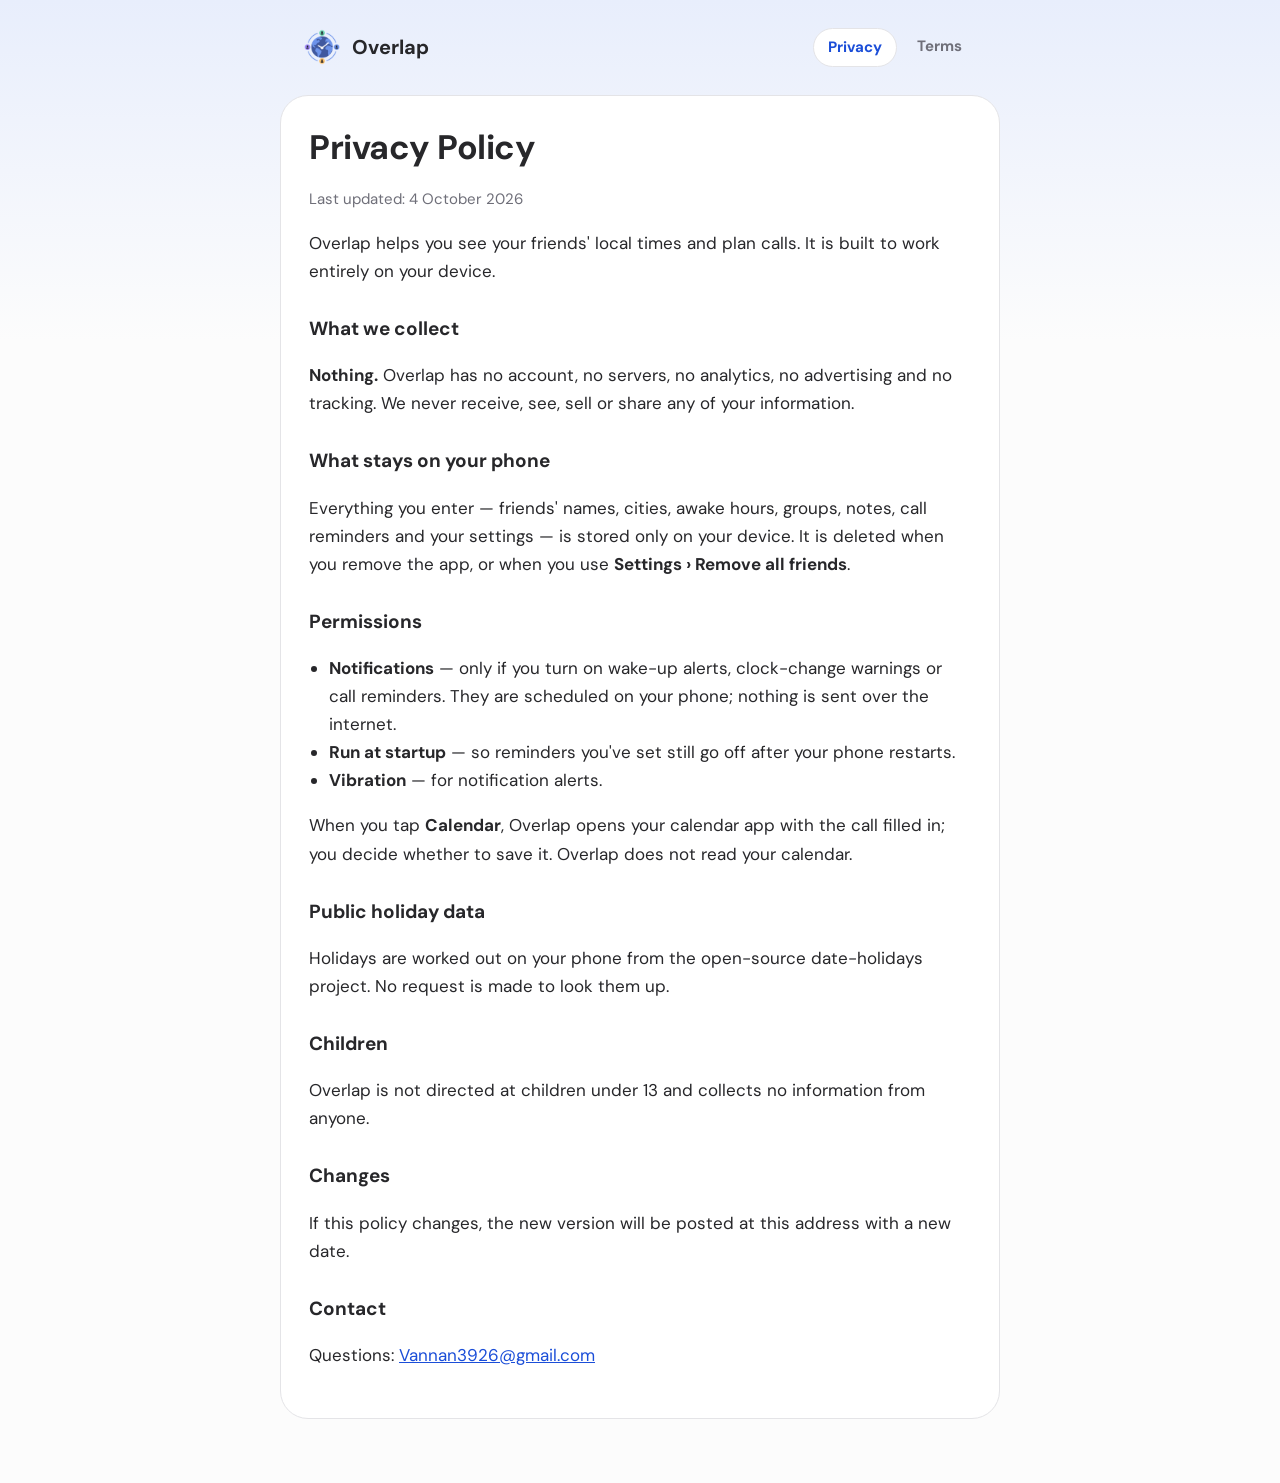
==== privacy/index.html @ 68402e6d "Publish privacy policy and terms of use Co-Authored-By: Claude Opus 5.5 (1M context) <noreply@anthro" ====
<!doctype html><html lang="en"><head><meta charset="utf-8"><meta name="viewport" content="width=device-width,initial-scale=1">
<title>Privacy Policy · Overlap</title><link rel="icon" href="../icon.png"><style>
@font-face { font-family:'DM Sans'; font-weight:400; font-display:swap; src:url(../fonts/DMSans-Regular.ttf); }
@font-face { font-family:'DM Sans'; font-weight:700; font-display:swap; src:url(../fonts/DMSans-Bold.ttf); }
:root { --bg:#fcfcfc; --card:#ffffff; --border:#e4e4e7; --fg:#27272a; --muted:#6f6f79; --accent:#1b4ed8; --soft:#e8eefc; }
@media (prefers-color-scheme: dark) { :root { --bg:#0a0a0a; --card:#111111; --border:#222222; --fg:#f5f5f5; --muted:#8a8a8a; --accent:#6b93f6; --soft:#0f1a33; } }
* { box-sizing: border-box; }
html { background:var(--bg); }
body { margin:0; min-height:100vh; background:linear-gradient(180deg, var(--soft), var(--bg) 340px) no-repeat; color:var(--fg); font:17px/1.65 'DM Sans', system-ui, sans-serif; }
header { max-width:720px; margin:0 auto; padding:28px 24px 0; display:flex; align-items:center; gap:12px; }
header img { width:36px; height:36px; } header a { color:var(--fg); text-decoration:none; font-weight:700; font-size:20px; }
nav { margin-left:auto; display:flex; gap:6px; } nav a { font-size:15px; font-weight:700; padding:6px 14px; border-radius:999px; color:var(--muted); }
nav a.on { background:var(--card); color:var(--accent); border:1px solid var(--border); }
main { max-width:720px; margin:28px auto 64px; padding:32px 28px; background:var(--card); border:1px solid var(--border); border-radius:28px; }
h1 { font-size:34px; line-height:1.15; margin:0 0 4px; letter-spacing:-0.5px; } h2 { font-size:19px; margin:28px 0 6px; }
p, li { color:var(--fg); } em { color:var(--muted); font-style:normal; font-size:15px; }
a { color:var(--accent); } ul { padding-left:20px; }
.cards { display:grid; gap:12px; margin-top:20px; } .cards a { display:block; padding:18px 20px; border:1px solid var(--border); border-radius:20px; text-decoration:none; color:var(--fg); font-weight:700; }
.cards span { display:block; font-weight:400; color:var(--muted); font-size:15px; }
</style></head><body>
<header><img src="../icon.png" alt=""><a href="../">Overlap</a><nav><a class="on" href="../privacy/">Privacy</a><a class="" href="../terms/">Terms</a></nav></header><main><h1>Privacy Policy</h1>
<p><em>Last updated: 4 October 2026</em></p>
<p>Overlap helps you see your friends&#x27; local times and plan calls. It is built to work entirely on your device.</p>
<h2>What we collect</h2>
<p><strong>Nothing.</strong> Overlap has no account, no servers, no analytics, no advertising and no tracking. We never receive, see, sell or share any of your information.</p>
<h2>What stays on your phone</h2>
<p>Everything you enter — friends&#x27; names, cities, awake hours, groups, notes, call reminders and your settings — is stored only on your device. It is deleted when you remove the app, or when you use <strong>Settings › Remove all friends</strong>.</p>
<h2>Permissions</h2>
<ul>
<li><strong>Notifications</strong> — only if you turn on wake-up alerts, clock-change warnings or call reminders. They are scheduled on your phone; nothing is sent over the internet.</li>
<li><strong>Run at startup</strong> — so reminders you&#x27;ve set still go off after your phone restarts.</li>
<li><strong>Vibration</strong> — for notification alerts.</li>
</ul>
<p>When you tap <strong>Calendar</strong>, Overlap opens your calendar app with the call filled in; you decide whether to save it. Overlap does not read your calendar.</p>
<h2>Public holiday data</h2>
<p>Holidays are worked out on your phone from the open-source date-holidays project. No request is made to look them up.</p>
<h2>Children</h2>
<p>Overlap is not directed at children under 13 and collects no information from anyone.</p>
<h2>Changes</h2>
<p>If this policy changes, the new version will be posted at this address with a new date.</p>
<h2>Contact</h2>
<p>Questions: <a href="mailto:Vannan3926@gmail.com">Vannan3926@gmail.com</a></p></main></body></html>
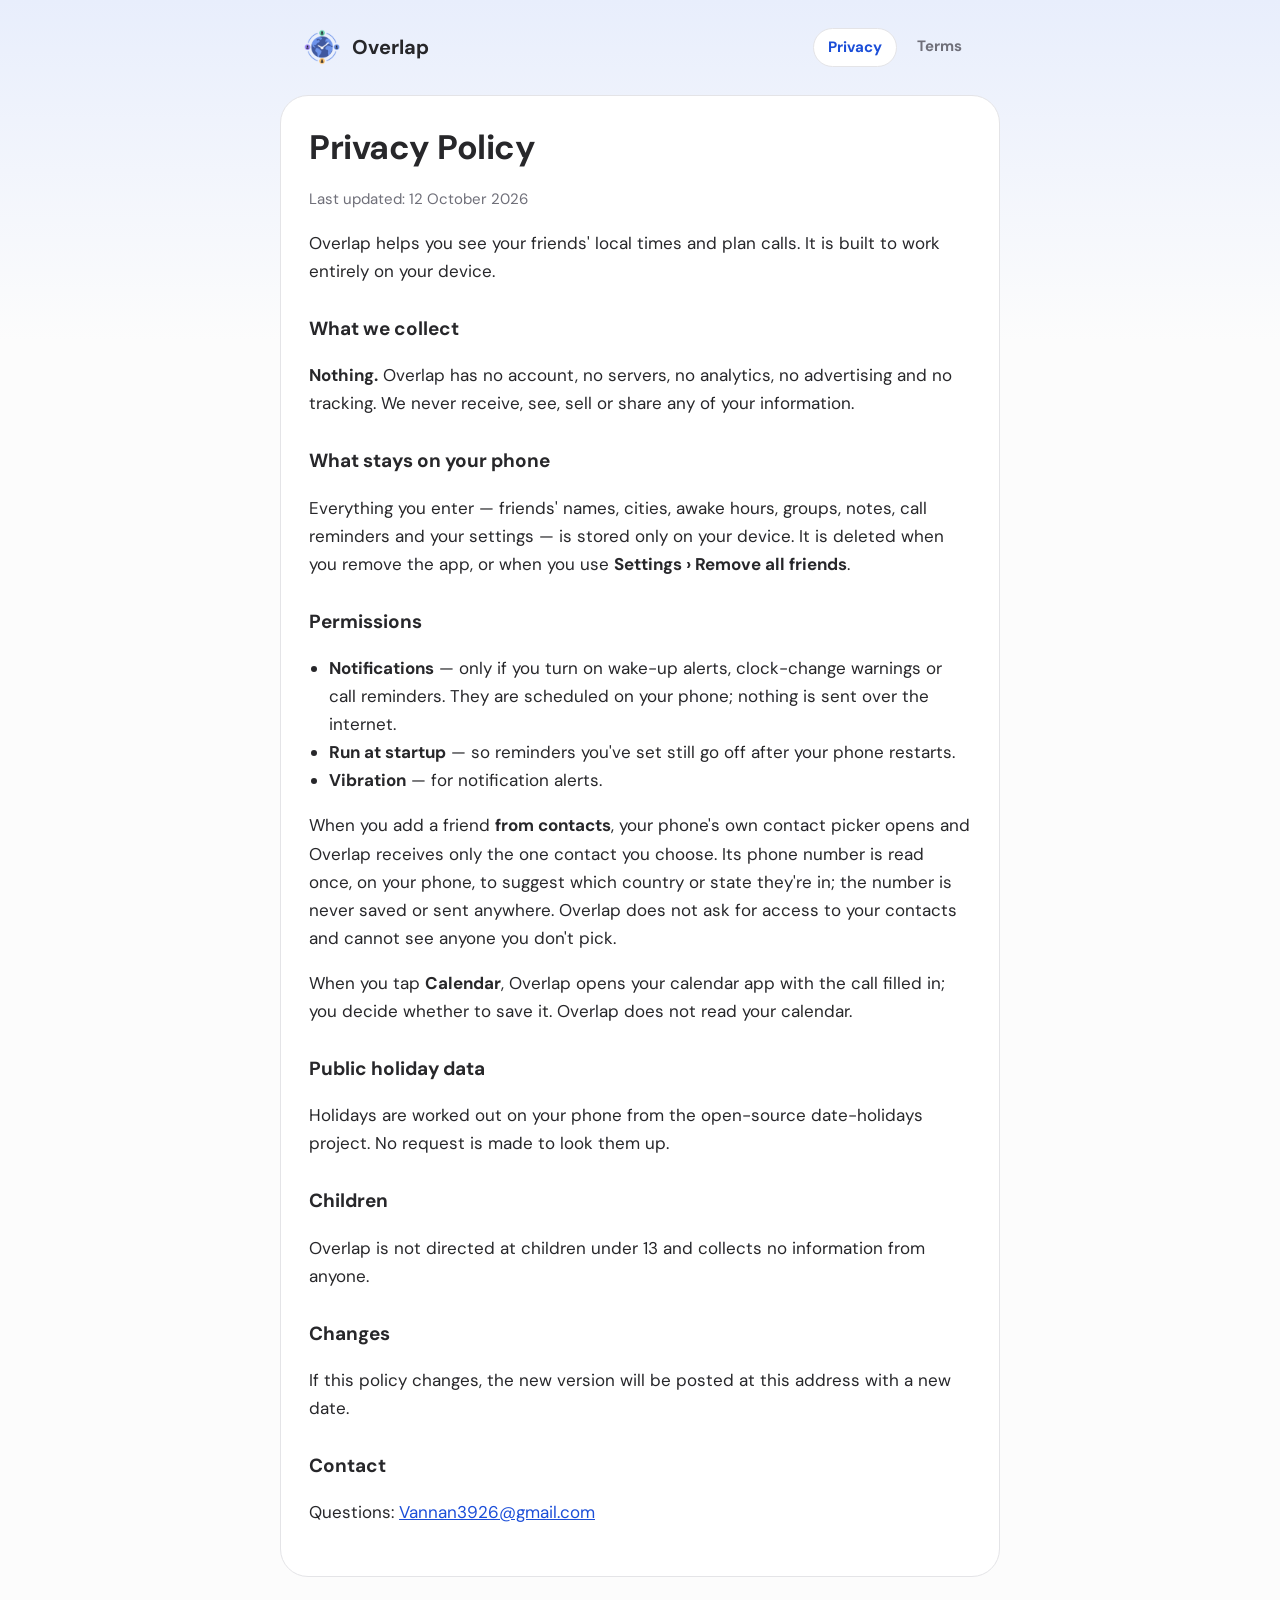
==== commit 3b578474: "Privacy policy: adding friends from contacts Co-Authored-By: Claude Opus 5.5 <noreply@anthropic.com>" ====
--- a/privacy/index.html
+++ b/privacy/index.html
@@ -19,7 +19,7 @@
 .cards span { display:block; font-weight:400; color:var(--muted); font-size:15px; }
 </style></head><body>
 <header><img src="../icon.png" alt=""><a href="../">Overlap</a><nav><a class="on" href="../privacy/">Privacy</a><a class="" href="../terms/">Terms</a></nav></header><main><h1>Privacy Policy</h1>
-<p><em>Last updated: 4 October 2026</em></p>
+<p><em>Last updated: 12 October 2026</em></p>
 <p>Overlap helps you see your friends&#x27; local times and plan calls. It is built to work entirely on your device.</p>
 <h2>What we collect</h2>
 <p><strong>Nothing.</strong> Overlap has no account, no servers, no analytics, no advertising and no tracking. We never receive, see, sell or share any of your information.</p>
@@ -31,6 +31,7 @@
 <li><strong>Run at startup</strong> — so reminders you&#x27;ve set still go off after your phone restarts.</li>
 <li><strong>Vibration</strong> — for notification alerts.</li>
 </ul>
+<p>When you add a friend <strong>from contacts</strong>, your phone&#x27;s own contact picker opens and Overlap receives only the one contact you choose. Its phone number is read once, on your phone, to suggest which country or state they&#x27;re in; the number is never saved or sent anywhere. Overlap does not ask for access to your contacts and cannot see anyone you don&#x27;t pick.</p>
 <p>When you tap <strong>Calendar</strong>, Overlap opens your calendar app with the call filled in; you decide whether to save it. Overlap does not read your calendar.</p>
 <h2>Public holiday data</h2>
 <p>Holidays are worked out on your phone from the open-source date-holidays project. No request is made to look them up.</p>
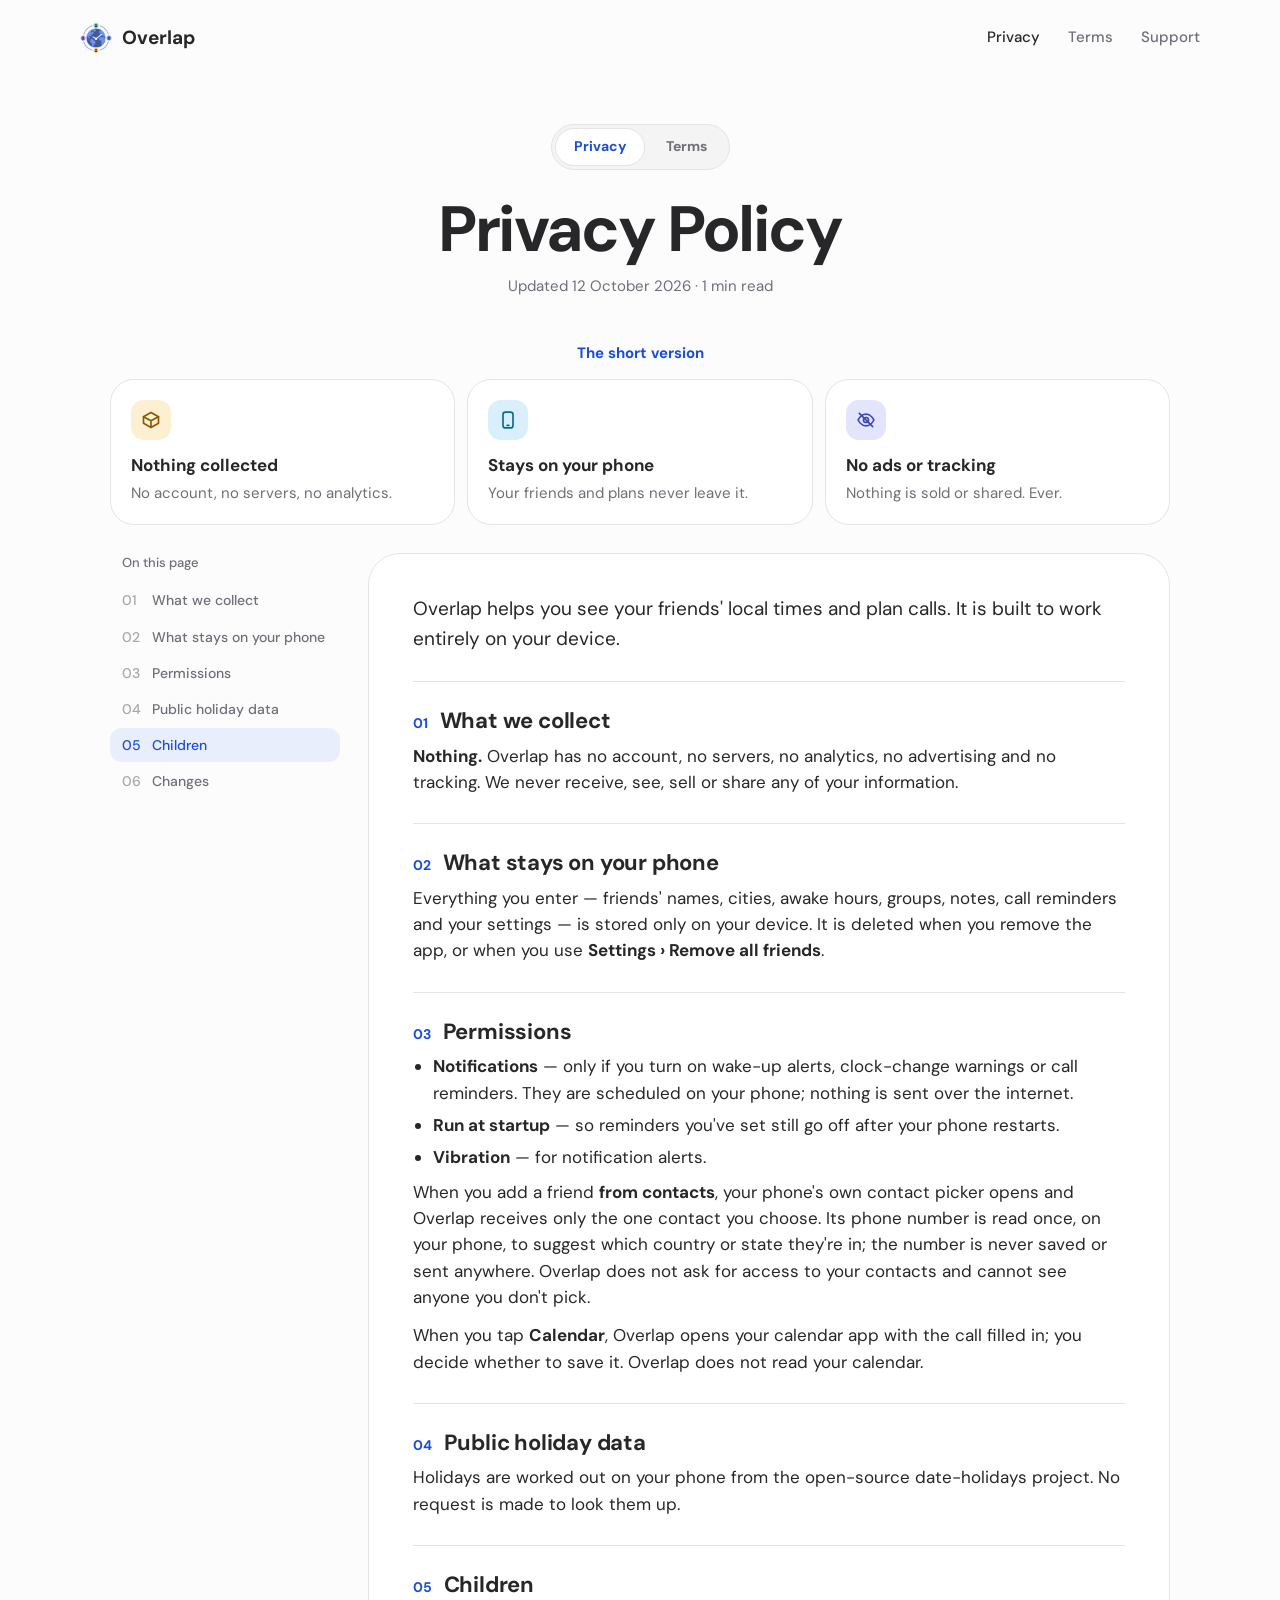
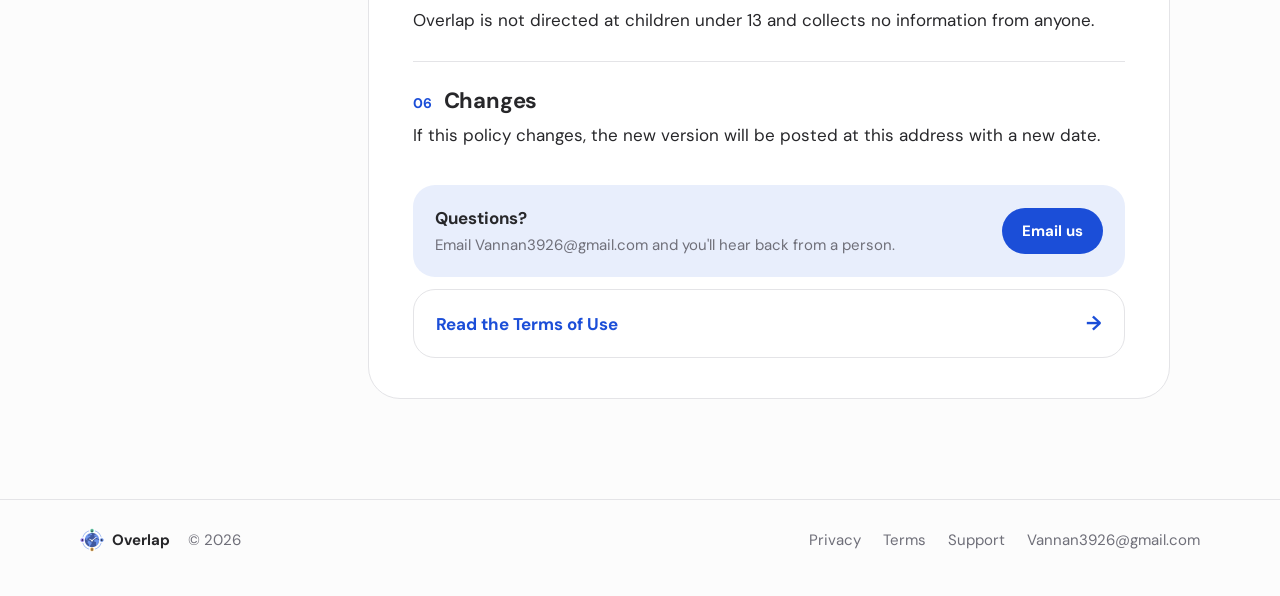
==== commit a754260f: "New website: landing page, redesigned privacy and terms, support page Co-Authored-By: Claude Opus 5." ====
--- a/privacy/index.html
+++ b/privacy/index.html
@@ -1,43 +1,23 @@
 <!doctype html><html lang="en"><head><meta charset="utf-8"><meta name="viewport" content="width=device-width,initial-scale=1">
-<title>Privacy Policy · Overlap</title><link rel="icon" href="../icon.png"><style>
-@font-face { font-family:'DM Sans'; font-weight:400; font-display:swap; src:url(../fonts/DMSans-Regular.ttf); }
-@font-face { font-family:'DM Sans'; font-weight:700; font-display:swap; src:url(../fonts/DMSans-Bold.ttf); }
-:root { --bg:#fcfcfc; --card:#ffffff; --border:#e4e4e7; --fg:#27272a; --muted:#6f6f79; --accent:#1b4ed8; --soft:#e8eefc; }
-@media (prefers-color-scheme: dark) { :root { --bg:#0a0a0a; --card:#111111; --border:#222222; --fg:#f5f5f5; --muted:#8a8a8a; --accent:#6b93f6; --soft:#0f1a33; } }
-* { box-sizing: border-box; }
-html { background:var(--bg); }
-body { margin:0; min-height:100vh; background:linear-gradient(180deg, var(--soft), var(--bg) 340px) no-repeat; color:var(--fg); font:17px/1.65 'DM Sans', system-ui, sans-serif; }
-header { max-width:720px; margin:0 auto; padding:28px 24px 0; display:flex; align-items:center; gap:12px; }
-header img { width:36px; height:36px; } header a { color:var(--fg); text-decoration:none; font-weight:700; font-size:20px; }
-nav { margin-left:auto; display:flex; gap:6px; } nav a { font-size:15px; font-weight:700; padding:6px 14px; border-radius:999px; color:var(--muted); }
-nav a.on { background:var(--card); color:var(--accent); border:1px solid var(--border); }
-main { max-width:720px; margin:28px auto 64px; padding:32px 28px; background:var(--card); border:1px solid var(--border); border-radius:28px; }
-h1 { font-size:34px; line-height:1.15; margin:0 0 4px; letter-spacing:-0.5px; } h2 { font-size:19px; margin:28px 0 6px; }
-p, li { color:var(--fg); } em { color:var(--muted); font-style:normal; font-size:15px; }
-a { color:var(--accent); } ul { padding-left:20px; }
-.cards { display:grid; gap:12px; margin-top:20px; } .cards a { display:block; padding:18px 20px; border:1px solid var(--border); border-radius:20px; text-decoration:none; color:var(--fg); font-weight:700; }
-.cards span { display:block; font-weight:400; color:var(--muted); font-size:15px; }
-</style></head><body>
-<header><img src="../icon.png" alt=""><a href="../">Overlap</a><nav><a class="on" href="../privacy/">Privacy</a><a class="" href="../terms/">Terms</a></nav></header><main><h1>Privacy Policy</h1>
-<p><em>Last updated: 12 October 2026</em></p>
-<p>Overlap helps you see your friends&#x27; local times and plan calls. It is built to work entirely on your device.</p>
-<h2>What we collect</h2>
-<p><strong>Nothing.</strong> Overlap has no account, no servers, no analytics, no advertising and no tracking. We never receive, see, sell or share any of your information.</p>
-<h2>What stays on your phone</h2>
-<p>Everything you enter — friends&#x27; names, cities, awake hours, groups, notes, call reminders and your settings — is stored only on your device. It is deleted when you remove the app, or when you use <strong>Settings › Remove all friends</strong>.</p>
-<h2>Permissions</h2>
-<ul>
+<title>Privacy Policy · Overlap</title><link rel="icon" href="../icon.png"><link rel="stylesheet" href="../site.css"></head><body>
+<div class="wrap"><nav class="nav"><a class="brand" href="../"><img src="../icon.png" alt="">Overlap</a><div class="links"><a class="on" href="../privacy/">Privacy</a><a class="" href="../terms/">Terms</a><a class="" href="../support/">Support</a></div></nav><main class="doc legal"><header class="legal-head"><div class="switch"><a class="on" href="../privacy/">Privacy</a><a class="" href="../terms/">Terms</a></div><h1>Privacy Policy</h1>
+<p class="meta">Updated 12 October 2026 · 1 min read</p></header>
+<div class="short"><span class="kicker">The short version</span><div class="tiles"><div class="tile"><span class="icon" style="background:var(--morning-soft);color:var(--morning-deep)"><svg viewBox="0 0 24 24" fill="none" stroke="currentColor" stroke-width="2" stroke-linecap="round" stroke-linejoin="round"><path d="M21 8 12 3 3 8v8l9 5 9-5z"/><path d="M3 8l9 5 9-5M12 13v8"/></svg></span><strong>Nothing collected</strong><span>No account, no servers, no analytics.</span></div><div class="tile"><span class="icon" style="background:var(--afternoon-soft);color:var(--afternoon-deep)"><svg viewBox="0 0 24 24" fill="none" stroke="currentColor" stroke-width="2" stroke-linecap="round" stroke-linejoin="round"><rect x="6" y="2.5" width="12" height="19" rx="3"/><path d="M11 18.5h2"/></svg></span><strong>Stays on your phone</strong><span>Your friends and plans never leave it.</span></div><div class="tile"><span class="icon" style="background:var(--night-soft);color:var(--night-deep)"><svg viewBox="0 0 24 24" fill="none" stroke="currentColor" stroke-width="2" stroke-linecap="round" stroke-linejoin="round"><path d="M2.5 12S6 5 12 5s9.5 7 9.5 7-3.5 7-9.5 7-9.5-7-9.5-7z"/><circle cx="12" cy="12" r="3"/><path d="M4 4l16 16"/></svg></span><strong>No ads or tracking</strong><span>Nothing is sold or shared. Ever.</span></div></div></div>
+<div class="legal-body"><nav class="toc" aria-label="On this page"><strong>On this page</strong><a href="#what-we-collect"><span>01</span>What we collect</a><a href="#what-stays-on-your-phone"><span>02</span>What stays on your phone</a><a href="#permissions"><span>03</span>Permissions</a><a href="#public-holiday-data"><span>04</span>Public holiday data</a><a href="#children"><span>05</span>Children</a><a href="#changes"><span>06</span>Changes</a></nav>
+<article class="card"><p>Overlap helps you see your friends' local times and plan calls. It is built to work entirely on your device.</p><section id="what-we-collect"><h2><span>01</span>What we collect</h2><p><strong>Nothing.</strong> Overlap has no account, no servers, no analytics, no advertising and no tracking. We never receive, see, sell or share any of your information.</p></section><section id="what-stays-on-your-phone"><h2><span>02</span>What stays on your phone</h2><p>Everything you enter — friends' names, cities, awake hours, groups, notes, call reminders and your settings — is stored only on your device. It is deleted when you remove the app, or when you use <strong>Settings › Remove all friends</strong>.</p></section><section id="permissions"><h2><span>03</span>Permissions</h2><ul>
 <li><strong>Notifications</strong> — only if you turn on wake-up alerts, clock-change warnings or call reminders. They are scheduled on your phone; nothing is sent over the internet.</li>
-<li><strong>Run at startup</strong> — so reminders you&#x27;ve set still go off after your phone restarts.</li>
+<li><strong>Run at startup</strong> — so reminders you've set still go off after your phone restarts.</li>
 <li><strong>Vibration</strong> — for notification alerts.</li>
 </ul>
-<p>When you add a friend <strong>from contacts</strong>, your phone&#x27;s own contact picker opens and Overlap receives only the one contact you choose. Its phone number is read once, on your phone, to suggest which country or state they&#x27;re in; the number is never saved or sent anywhere. Overlap does not ask for access to your contacts and cannot see anyone you don&#x27;t pick.</p>
-<p>When you tap <strong>Calendar</strong>, Overlap opens your calendar app with the call filled in; you decide whether to save it. Overlap does not read your calendar.</p>
-<h2>Public holiday data</h2>
-<p>Holidays are worked out on your phone from the open-source date-holidays project. No request is made to look them up.</p>
-<h2>Children</h2>
-<p>Overlap is not directed at children under 13 and collects no information from anyone.</p>
-<h2>Changes</h2>
-<p>If this policy changes, the new version will be posted at this address with a new date.</p>
-<h2>Contact</h2>
-<p>Questions: <a href="mailto:Vannan3926@gmail.com">Vannan3926@gmail.com</a></p></main></body></html>+<p>When you add a friend <strong>from contacts</strong>, your phone's own contact picker opens and Overlap receives only the one contact you choose. Its phone number is read once, on your phone, to suggest which country or state they're in; the number is never saved or sent anywhere. Overlap does not ask for access to your contacts and cannot see anyone you don't pick.</p>
+<p>When you tap <strong>Calendar</strong>, Overlap opens your calendar app with the call filled in; you decide whether to save it. Overlap does not read your calendar.</p></section><section id="public-holiday-data"><h2><span>04</span>Public holiday data</h2><p>Holidays are worked out on your phone from the open-source date-holidays project. No request is made to look them up.</p></section><section id="children"><h2><span>05</span>Children</h2><p>Overlap is not directed at children under 13 and collects no information from anyone.</p></section><section id="changes"><h2><span>06</span>Changes</h2><p>If this policy changes, the new version will be posted at this address with a new date.</p></section>
+<div class="mail"><div><strong>Questions?</strong><span>Email Vannan3926@gmail.com and you'll hear back from a person.</span></div><a class="btn" href="mailto:Vannan3926@gmail.com?subject=Overlap%20privacy">Email us</a></div>
+<a class="next" href="../terms/">Read the Terms of Use<span>→</span></a></article></div></main></div><footer><div class="wrap"><span class="brand"><img src="../icon.png" alt="">Overlap</span><span>© 2026</span>
+<nav><a href="../privacy/">Privacy</a><a href="../terms/">Terms</a><a href="../support/">Support</a><a href="mailto:Vannan3926@gmail.com">Vannan3926@gmail.com</a></nav></div></footer><script>
+// Highlight the section you're reading in the contents list.
+const links = [...document.querySelectorAll(".toc a")];
+const seen = new IntersectionObserver((es) => es.forEach((e) => {
+  if (e.isIntersecting) links.forEach((a) => a.classList.toggle("on", a.getAttribute("href") === "#" + e.target.id));
+}), { rootMargin: "-20% 0px -70% 0px" });
+document.querySelectorAll(".legal-body section").forEach((s) => seen.observe(s));
+</script></body></html>
--- a/site.css
+++ b/site.css
@@ -0,0 +1,287 @@
+/* Overlap website. Flat colours only (no gradients, glows or fades), taken from the app's themes and dayPartColors.json. */
+@font-face { font-family: "DM Sans"; font-weight: 400; font-display: swap; src: url(fonts/DMSans-Regular.ttf); }
+@font-face { font-family: "DM Sans"; font-weight: 500; font-display: swap; src: url(fonts/DMSans-Medium.ttf); }
+@font-face { font-family: "DM Sans"; font-weight: 700; font-display: swap; src: url(fonts/DMSans-Bold.ttf); }
+
+:root {
+  --bg: #fcfcfc; --card: #ffffff; --raised: #f4f4f5; --border: #e4e4e7; --track: #ececef; --sleep: #f0f0f3;
+  --fg: #27272a; --muted: #6f6f79; --accent: #1b4ed8; --accent-soft: #e8eefc; --on-accent: #ffffff;
+  --space: #07080c; --space-card: #14151b; --space-border: #24252d; --space-fg: #f5f5f7; --space-muted: #9aa0b4;
+  --morning: #F4B740; --morning-soft: #FCEFD2; --morning-deep: #8A5A00;
+  --afternoon: #3DB4EE; --afternoon-soft: #D9F0FC; --afternoon-deep: #0B6A99;
+  --evening: #F7845A; --evening-soft: #FDE3D8; --evening-deep: #A3401B;
+  --night: #8088F2; --night-soft: #E3E5FD; --night-deep: #3D45B8;
+  --asleep: #9AA1AE; --asleep-soft: #E8EAEE; --asleep-deep: #4B5260;
+  color-scheme: light dark;
+}
+@media (prefers-color-scheme: dark) {
+  :root { --bg: #0a0a0a; --card: #111111; --raised: #161616; --border: #222222; --track: #262626; --sleep: #1c1c1e;
+    --fg: #f5f5f5; --muted: #8a8a8a; --accent: #6b93f6; --accent-soft: #0f1a33; --on-accent: #0a0a0a; }
+}
+
+* { box-sizing: border-box; margin: 0; }
+html { background: var(--bg); scroll-behavior: smooth; overflow-x: clip; }
+body { overflow-x: clip; }
+body { font: 17px/1.55 "DM Sans", system-ui, sans-serif; color: var(--fg); -webkit-font-smoothing: antialiased; text-rendering: optimizeLegibility; }
+a { color: inherit; text-decoration: none; }
+img { display: block; max-width: 100%; }
+.wrap { max-width: 1200px; margin-left: auto; margin-right: auto; padding: 0 40px; }
+
+/* Shared pieces, drawn like the app's components */
+.chip { display: inline-flex; align-items: center; gap: 7px; padding: 4px 12px; border-radius: 999px; font-weight: 700; font-size: 13px; line-height: 1.3; white-space: nowrap; }
+.chip i { width: 7px; height: 7px; border-radius: 50%; flex: none; }
+.ring { position: relative; display: inline-block; flex: none; }
+.ring svg { position: absolute; inset: 0; }
+.ring b { position: absolute; border-radius: 50%; display: grid; place-items: center; font-weight: 700; }
+.btn { display: inline-flex; align-items: center; gap: 10px; height: 54px; padding: 0 24px 0 18px; border-radius: 999px; font-weight: 700; font-size: 16px; line-height: 1.1; white-space: nowrap; }
+.btn small { display: block; font-size: 11px; font-weight: 500; opacity: .7; }
+.btn svg { width: 21px; height: 21px; flex: none; }
+.btns { display: flex; gap: 12px; flex-wrap: wrap; }
+.kicker { font-weight: 700; font-size: 15px; color: var(--accent); }
+h2 { font-size: 52px; line-height: 1.02; letter-spacing: -1.8px; margin: 10px 0 16px; }
+.sub { font-size: 19px; color: var(--muted); max-width: 46ch; }
+main > section { margin-top: 120px; }
+
+/* Nav */
+.nav { display: flex; align-items: center; gap: 10px; height: 76px; }
+.nav .brand { display: flex; align-items: center; gap: 10px; font-weight: 700; font-size: 19px; }
+.nav .brand img { width: 32px; height: 32px; }
+.nav .links { margin-left: auto; display: flex; gap: 28px; font-size: 15px; font-weight: 500; color: var(--muted); }
+.nav .links a:hover, .nav .links a.on { color: var(--fg); }
+
+/* Hero: the app's globe, flat, on a flat night sky */
+.hero { background: var(--space); color: var(--space-fg); padding-bottom: 40px; }
+.hero .nav .links { color: var(--space-muted); }
+.hero .nav .links a:hover { color: var(--space-fg); }
+.hero-grid { display: grid; grid-template-columns: 1fr 600px; align-items: center; gap: 24px; min-height: 680px; }
+.live { display: inline-flex; align-items: center; gap: 10px; color: var(--space-muted); font-weight: 500; font-size: 15px; }
+.live b { width: 8px; height: 8px; border-radius: 50%; background: #22c55e; box-shadow: 0 0 0 4px #22c55e30; }
+.hero h1 { font-size: 80px; line-height: .98; letter-spacing: -2.8px; margin: 22px 0 24px; }
+.hero h1 em { font-style: normal; color: var(--morning); }
+.hero .lede { font-size: 20px; color: var(--space-muted); max-width: 27ch; margin-bottom: 34px; }
+.hero .btn.solid { background: #fff; color: #0a0a0a; }
+.hero .btn.ghost { border: 1px solid var(--space-border); color: var(--space-muted); }
+.stage { position: relative; width: 600px; aspect-ratio: 1; }
+.stage canvas { position: absolute; inset: 0; width: 100%; height: 100%; border-radius: 50%; }
+.pin { position: absolute; left: 0; top: 0; opacity: 0; will-change: transform; }
+.pin .dot { position: absolute; width: 14px; height: 14px; left: -7px; top: -7px; border-radius: 50%; border: 2.5px solid #fff; }
+.pin .card { position: absolute; left: 14px; top: -24px; display: flex; align-items: center; gap: 10px; padding: 7px 12px 7px 7px; border-radius: 999px;
+  background: var(--space-card); border: 1px solid var(--space-border); white-space: nowrap; --card: var(--space-card); --track: #2c2d36; }
+.pin.flip .card { left: auto; right: 14px; }
+.pin .t { font-weight: 700; font-size: 15px; line-height: 1.15; }
+.pin .t small { display: block; font-weight: 500; font-size: 12px; color: var(--space-muted); }
+.pin .chip { font-size: 11px; padding: 2px 8px; }
+
+/* At a glance: one card per friend, in the colour of their part of the day */
+.glance-head { display: grid; grid-template-columns: 1.2fr 1fr; gap: 40px; align-items: end; margin-bottom: 40px; }
+.clocks { display: grid; grid-template-columns: repeat(5, 1fr); gap: 14px; }
+.clock { border-radius: 30px; padding: 20px 20px 22px; height: 320px; display: flex; flex-direction: column; --card: transparent; --track: rgba(0,0,0,.08); }
+.clock .top { display: flex; align-items: center; gap: 10px; line-height: 1.15; }
+.clock .top strong { font-size: 15px; display: block; }
+.clock .top small { font-size: 13px; opacity: .75; }
+.clock .time { margin-top: auto; font-size: 60px; font-weight: 500; letter-spacing: -2.4px; line-height: 1; white-space: nowrap; }
+.clock .time sup { font-size: 17px; letter-spacing: 0; font-weight: 700; vertical-align: top; position: relative; top: 7px; margin-left: 4px; }
+.clock .meta { display: flex; justify-content: space-between; align-items: center; margin-top: 14px; font-size: 13px; font-weight: 500; }
+.clock .chip { background: #ffffffb3 !important; }
+.note { display: flex; align-items: center; gap: 12px; margin-top: 20px; color: var(--muted); font-size: 15px; }
+.note b { display: inline-flex; align-items: center; gap: 8px; color: var(--fg); }
+.note b::before { content: ""; width: 8px; height: 8px; border-radius: 50%; background: #22a355; box-shadow: 0 0 0 4px #22a35526; }
+
+/* Plan a call: the planner, on the visitor's own day */
+.plan-head { text-align: center; margin-bottom: 44px; }
+.plan-head .sub { margin: 0 auto; }
+.board { background: var(--card); border: 1px solid var(--border); border-radius: 32px; padding: 24px 28px 22px; }
+.bhead { display: flex; align-items: center; gap: 12px; margin-bottom: 16px; flex-wrap: wrap; }
+.bhead h3 { font-size: 17px; }
+.bhead .best { margin-left: auto; display: flex; align-items: center; gap: 10px; font-size: 14px; color: var(--muted); }
+.bhead .best b { background: var(--accent); color: var(--on-accent); padding: 6px 14px; border-radius: 999px; font-size: 14px; }
+.lanes-grid { display: grid; grid-template-columns: 190px 1fr; column-gap: 12px; }
+.ticks { grid-column: 2; display: flex; justify-content: space-between; color: var(--muted); font-size: 12px; font-weight: 500; padding-bottom: 8px; }
+.who { display: flex; align-items: center; gap: 12px; height: 58px; line-height: 1.2; }
+.who strong { font-size: 15px; display: block; }
+.who small { color: var(--muted); font-size: 13px; }
+.lanes { position: relative; }
+.lane { position: absolute; left: 0; right: 0; height: 58px; }
+.lane .bar { position: absolute; top: 16px; height: 26px; border-radius: 8px; }
+.bestband { position: absolute; top: -4px; bottom: -4px; border-radius: 12px; background: var(--accent-soft); border: 1.5px dashed var(--accent); }
+.nowline { position: absolute; top: -30px; bottom: -4px; width: 2px; margin-left: -1px; background: var(--fg); border-radius: 2px; }
+.nowline span { position: absolute; top: -2px; left: 50%; transform: translateX(-50%); background: var(--fg); color: var(--bg); font-size: 11px; font-weight: 700; padding: 2px 8px; border-radius: 999px; }
+.legend { display: flex; gap: 8px; justify-content: flex-end; flex-wrap: wrap; margin-top: 16px; }
+
+/* Features */
+.grid { display: grid; grid-template-columns: repeat(3, 1fr); gap: 14px; margin-top: 44px; }
+.feat { background: var(--card); border: 1px solid var(--border); border-radius: 28px; padding: 26px; }
+.feat .icon { width: 46px; height: 46px; border-radius: 15px; display: grid; place-items: center; }
+.feat .icon svg { width: 22px; height: 22px; }
+.feat h3 { font-size: 19px; margin: 18px 0 6px; }
+.feat p { color: var(--muted); font-size: 16px; }
+.feat .tag { display: inline-block; margin-left: 6px; font-size: 12px; font-weight: 700; color: var(--muted); border: 1px solid var(--border); border-radius: 999px; padding: 1px 8px; vertical-align: 2px; }
+
+/* Screens from the app */
+.screens { display: grid; grid-template-columns: repeat(4, 1fr); gap: 20px; margin-top: 44px; }
+.phone { border-radius: 40px; background: #1d1d22; padding: 8px; }
+.phone img { border-radius: 32px; width: 100%; aspect-ratio: 1080 / 2400; object-fit: cover; object-position: top; }
+.screens figcaption { text-align: center; margin-top: 14px; font-size: 15px; font-weight: 500; color: var(--muted); }
+
+/* Privacy */
+.private { background: #1b4ed8; color: #fff; border-radius: 40px; padding: 72px 64px; display: grid; grid-template-columns: 1.1fr 1fr; gap: 40px; align-items: center; }
+.private .kicker { color: #ffffffb3; }
+.private h2 { margin-bottom: 0; }
+.private ul { list-style: none; padding: 0; display: grid; gap: 12px; }
+.private li { background: #ffffff1f; border-radius: 20px; padding: 16px 20px; font-size: 17px; }
+.private li strong { display: block; }
+.private li span { color: #ffffffc0; font-size: 15px; }
+
+/* Get it */
+.cta { text-align: center; padding: 110px 0; }
+.cta img { width: 88px; height: 88px; margin: 0 auto 22px; }
+.cta h2 { margin-bottom: 26px; }
+.cta .btns { justify-content: center; }
+.btn.solid { background: var(--fg); color: var(--bg); }
+.btn.ghost { border: 1px solid var(--border); color: var(--muted); }
+
+footer { border-top: 1px solid var(--border); }
+footer .wrap { display: flex; align-items: center; gap: 18px; padding-top: 28px; padding-bottom: 44px; color: var(--muted); font-size: 15px; }
+footer .brand { display: flex; align-items: center; gap: 8px; font-weight: 700; color: var(--fg); }
+footer .brand img { width: 24px; height: 24px; }
+footer nav { margin-left: auto; display: flex; gap: 22px; }
+footer nav a:hover { color: var(--fg); }
+
+/* Text pages: privacy, terms, support */
+.doc { max-width: 760px; margin: 0 auto; padding: 40px 0 100px; }
+.doc .card { background: var(--card); border: 1px solid var(--border); border-radius: 32px; padding: 44px 48px; }
+.doc h1 { font-size: 48px; line-height: 1.05; letter-spacing: -1.6px; margin-bottom: 6px; }
+.doc h2 { font-size: 21px; letter-spacing: -.2px; margin: 32px 0 6px; }
+.doc p, .doc li { font-size: 17px; }
+.doc p + p { margin-top: 12px; }
+.doc h1 + p { margin-top: 12px; }
+.doc em { color: var(--muted); font-style: normal; font-size: 15px; }
+.doc ul { padding-left: 20px; margin: 8px 0; display: grid; gap: 6px; }
+.doc a { color: var(--accent); }
+.doc .mail { display: flex; align-items: center; justify-content: space-between; gap: 16px; flex-wrap: wrap; background: var(--accent-soft); border-radius: 22px; padding: 20px 22px; margin: 22px 0 8px; }
+.doc .mail strong { display: block; }
+.doc .mail span { color: var(--muted); font-size: 15px; }
+.doc .mail .btn { height: 46px; background: var(--accent); color: var(--on-accent); padding: 0 20px; font-size: 15px; }
+.doc details { border-top: 1px solid var(--border); padding: 16px 0; }
+.doc details:last-of-type { border-bottom: 1px solid var(--border); }
+.doc summary { cursor: pointer; font-weight: 700; list-style: none; display: flex; justify-content: space-between; gap: 16px; }
+.doc summary::after { content: "+"; color: var(--muted); font-weight: 500; font-size: 20px; line-height: 1; }
+.doc details[open] summary::after { content: "–"; }
+.doc details p { color: var(--muted); margin-top: 8px; }
+
+/* Privacy and terms */
+.doc.legal { max-width: 1060px; padding-top: 48px; }
+.legal-head { text-align: center; }
+.switch { display: inline-flex; gap: 4px; padding: 4px; border-radius: 999px; background: var(--raised); border: 1px solid var(--border); }
+.switch a { padding: 7px 18px; border-radius: 999px; font-size: 14px; font-weight: 700; color: var(--muted); }
+.switch a.on { background: var(--card); color: var(--accent); border: 1px solid var(--border); margin: -1px; }
+.legal-head h1 { font-size: 64px; letter-spacing: -2.4px; margin: 26px 0 10px; }
+.legal-head .meta { color: var(--muted); font-size: 15px; }
+.short { margin: 44px 0 28px; }
+.short .kicker { display: block; text-align: center; margin-bottom: 14px; }
+.tiles { display: grid; grid-template-columns: repeat(3, 1fr); gap: 12px; }
+.tile { background: var(--card); border: 1px solid var(--border); border-radius: 24px; padding: 20px; line-height: 1.35; }
+.tile .icon { width: 40px; height: 40px; border-radius: 13px; display: grid; place-items: center; margin-bottom: 14px; }
+.tile .icon svg { width: 20px; height: 20px; }
+.tile strong { display: block; font-size: 17px; margin-bottom: 4px; }
+.tile > span:last-child { color: var(--muted); font-size: 15px; }
+.legal-body { display: grid; grid-template-columns: 230px 1fr; gap: 28px; align-items: start; }
+.toc { position: sticky; top: 24px; display: grid; gap: 2px; font-size: 14px; }
+.toc strong { font-size: 13px; color: var(--muted); font-weight: 500; padding: 0 12px 8px; }
+.toc a { display: flex; gap: 10px; padding: 8px 12px; border-radius: 12px; color: var(--muted); font-weight: 500; line-height: 1.3; }
+.toc a span { width: 20px; flex: none; opacity: .6; }
+.toc a:hover { color: var(--fg); }
+.toc a.on { background: var(--accent-soft); color: var(--accent); }
+.toc a.on span { opacity: 1; }
+.legal .card { padding: 40px 44px; }
+.legal .card > p:first-child { font-size: 19px; }
+.legal section { scroll-margin-top: 24px; padding-top: 28px; margin-top: 28px; border-top: 1px solid var(--border); }
+.legal section h2 { display: flex; align-items: baseline; gap: 12px; font-size: 22px; margin: 0 0 10px; }
+.legal section h2 span { font-size: 14px; font-weight: 700; color: var(--accent); font-variant-numeric: tabular-nums; }
+.legal section p, .legal section li { color: var(--fg); }
+.legal section strong { font-weight: 700; }
+.legal .mail { margin-top: 36px; }
+.next { display: flex; justify-content: space-between; align-items: center; margin-top: 12px; padding: 18px 22px; border-radius: 22px; border: 1px solid var(--border); font-weight: 700; }
+.next span { color: var(--accent); font-size: 20px; }
+.next:hover { background: var(--raised); }
+
+/* Support */
+.support .legal-head .meta { max-width: 44ch; margin: 0 auto; font-size: 18px; }
+.support .legal-head h1 { margin-top: 18px; }
+.doc a.tile { color: var(--fg); }
+a.tile:hover { border-color: var(--accent); }
+.support section h2 + details { border-top: 0; }
+.search { display: flex; align-items: center; gap: 12px; height: 54px; padding: 0 18px; border-radius: 999px; background: var(--raised); border: 1px solid var(--border); color: var(--muted); }
+.search:focus-within { border-color: var(--accent); }
+.search svg { width: 20px; height: 20px; flex: none; }
+.search input { flex: 1; border: 0; outline: 0; background: transparent; font: inherit; color: var(--fg); }
+.support .card > .empty { margin-top: 22px; color: var(--muted); }
+.support section:first-of-type { border-top: 0; }
+.support section h2 { margin-bottom: 4px; }
+.support details:last-of-type { border-bottom: 0; }
+.support details summary { padding: 2px 0; }
+.support details p { color: var(--muted); }
+
+@media (max-width: 1100px) {
+  .hero-grid { grid-template-columns: 1fr; padding: 30px 0 0; }
+  .stage { width: min(600px, 100%); margin: 0 auto; }
+  .clocks { grid-template-columns: repeat(3, 1fr); }
+  .clocks .clock:nth-child(n+4) { display: none; }
+  .screens { grid-template-columns: repeat(2, 1fr); }
+  .private { grid-template-columns: 1fr; }
+}
+@media (max-width: 720px) {
+  body { font-size: 16px; }
+  .wrap { padding: 0 20px; }
+  .nav .links { gap: 18px; }
+  .nav .links .opt { display: none; }
+  .hero h1 { font-size: 50px; letter-spacing: -1.6px; }
+  .hero .lede { font-size: 18px; }
+  h2 { font-size: 36px; letter-spacing: -1.1px; }
+  .sub { font-size: 17px; }
+  main > section { margin-top: 84px; }
+  .glance-head { grid-template-columns: 1fr; gap: 0; margin-bottom: 28px; }
+  .clocks { grid-template-columns: 1fr 1fr; gap: 10px; }
+  .clocks .clock:nth-child(n+4) { display: flex; }
+  .clocks .clock:first-child { grid-column: span 2; height: 200px; }
+  .clock { height: 230px; padding: 16px; border-radius: 24px; }
+  .clock .time { font-size: 42px; letter-spacing: -1.6px; }
+  .clock .time sup { font-size: 13px; top: 4px; }
+  .clock .meta span:first-child { display: none; }
+  .clock .meta { justify-content: flex-start; }
+  .board { padding: 18px 14px; border-radius: 24px; }
+  .lanes-grid { grid-template-columns: 44px 1fr; column-gap: 8px; }
+  .ticks .minor { display: none; }
+  .note { display: block; }
+  .note b { margin-right: 8px; }
+  .who div { display: none; }
+  .bhead .best { margin-left: 0; width: 100%; justify-content: space-between; }
+  .legend { justify-content: flex-start; }
+  .grid { grid-template-columns: 1fr; gap: 10px; }
+  .feat { display: grid; grid-template-columns: 46px 1fr; column-gap: 16px; padding: 20px; border-radius: 24px; }
+  .feat .icon { grid-row: span 2; }
+  .feat h3 { margin: 0 0 4px; font-size: 17px; }
+  .feat p { font-size: 15px; }
+  .screens { gap: 12px; }
+  .phone { border-radius: 28px; padding: 6px; }
+  .phone img { border-radius: 23px; }
+  .private { padding: 40px 24px; border-radius: 28px; }
+  .cta { padding: 80px 0; }
+  footer .wrap { flex-direction: column; align-items: flex-start; }
+  footer nav { margin-left: 0; flex-wrap: wrap; gap: 10px 20px; }
+  .doc { padding: 20px 0 64px; }
+  .doc .card { padding: 28px 22px; border-radius: 24px; }
+  .doc h1 { font-size: 36px; }
+  .doc.legal { padding-top: 24px; }
+  .legal-head h1 { font-size: 40px; letter-spacing: -1.4px; margin-top: 20px; }
+  .short { margin: 30px 0 20px; }
+  .tiles { grid-template-columns: 1fr; gap: 8px; }
+  .tile { display: grid; grid-template-columns: 40px 1fr; column-gap: 14px; padding: 16px; border-radius: 20px; }
+  .tile .icon { grid-row: span 2; margin: 0; }
+  .legal-body { grid-template-columns: 1fr; }
+  .toc { display: none; }
+  .legal .card { padding: 26px 22px; }
+  .legal .card > p:first-child { font-size: 17px; }
+  .legal section h2 { font-size: 19px; }
+}
+@media (prefers-reduced-motion: reduce) { html { scroll-behavior: auto; } }
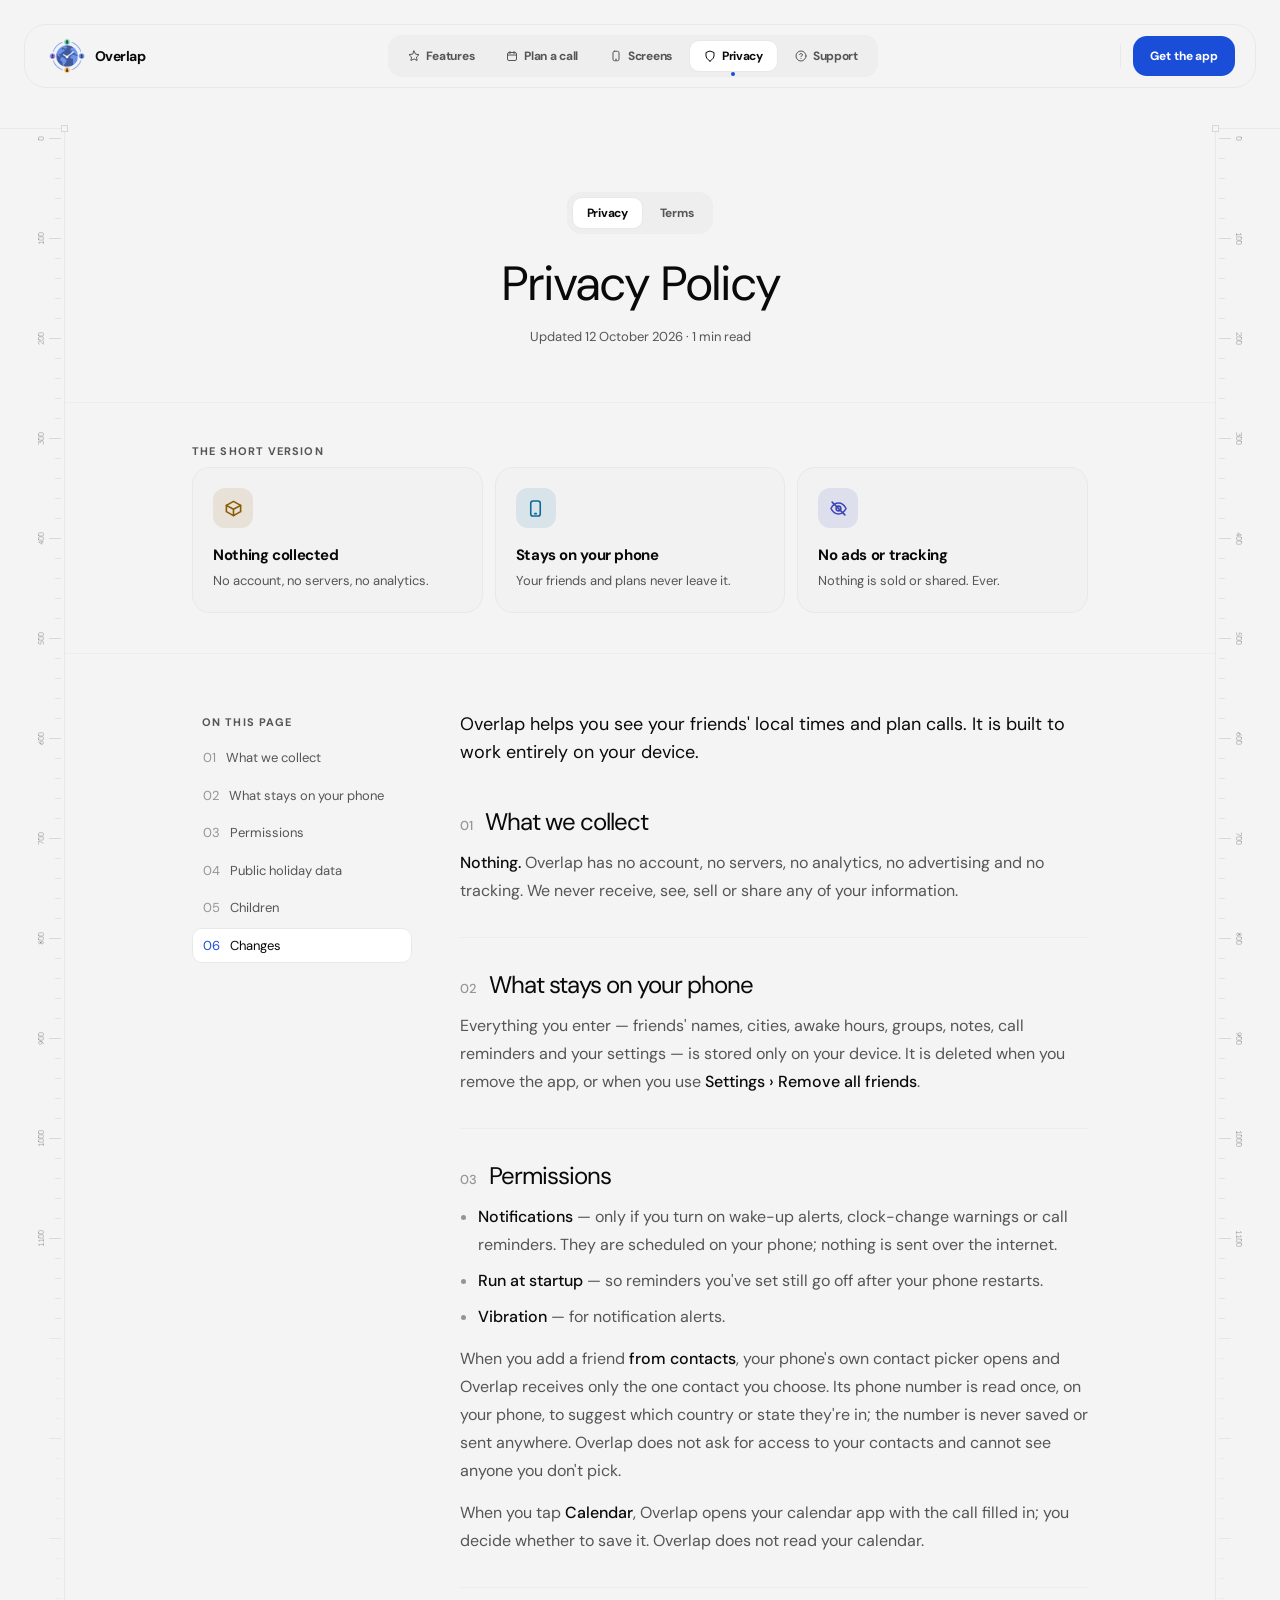
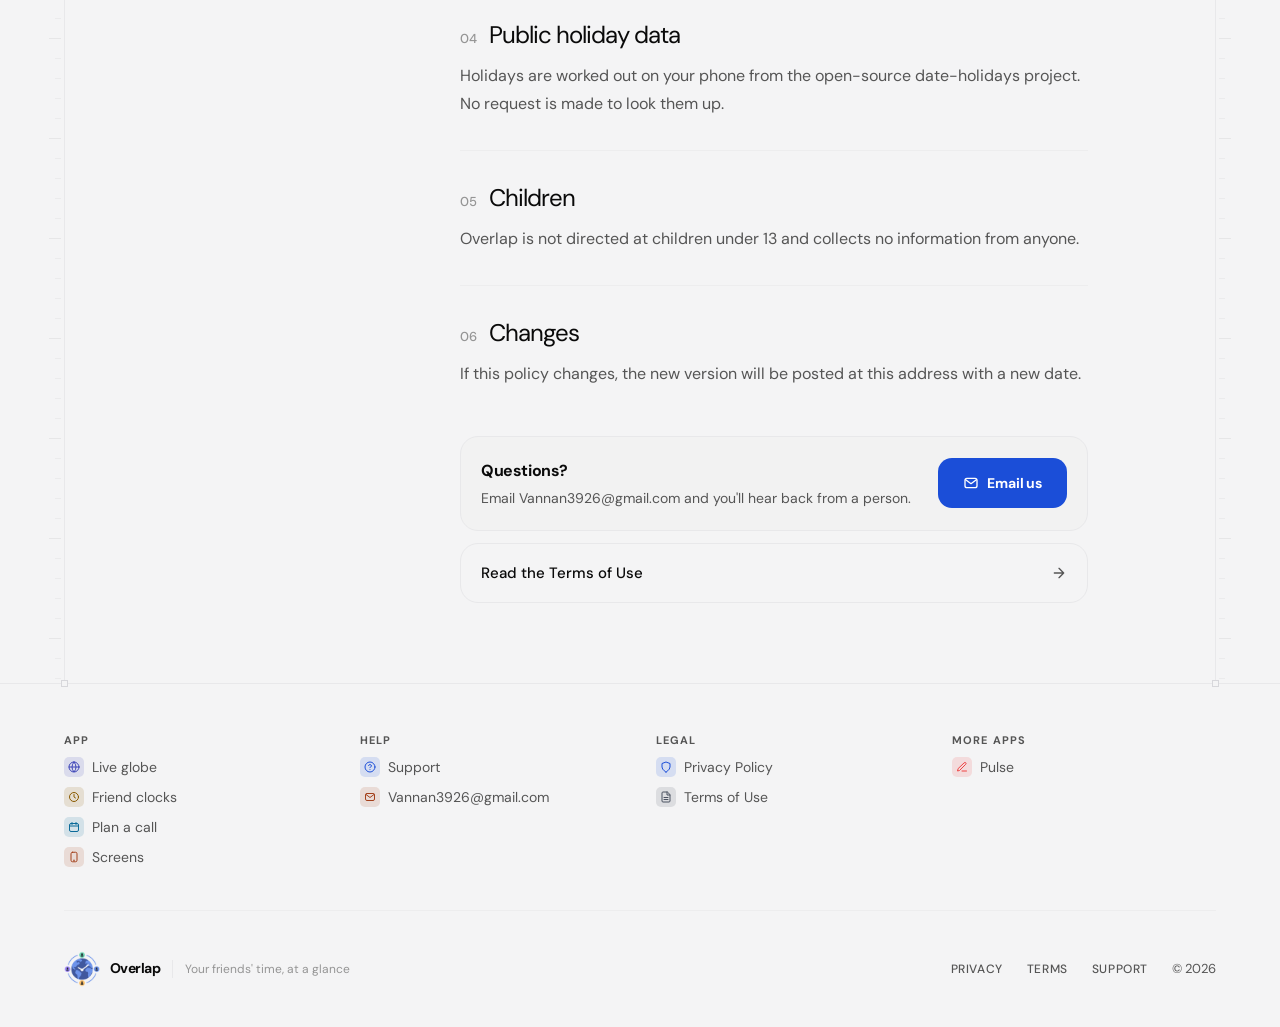
==== commit 3fcac987: "New website in the studio style: landing page, privacy, terms and support Co-Authored-By: Claude Opu" ====
--- a/privacy/index.html
+++ b/privacy/index.html
@@ -1,23 +1,45 @@
 <!doctype html><html lang="en"><head><meta charset="utf-8"><meta name="viewport" content="width=device-width,initial-scale=1">
-<title>Privacy Policy · Overlap</title><link rel="icon" href="../icon.png"><link rel="stylesheet" href="../site.css"></head><body>
-<div class="wrap"><nav class="nav"><a class="brand" href="../"><img src="../icon.png" alt="">Overlap</a><div class="links"><a class="on" href="../privacy/">Privacy</a><a class="" href="../terms/">Terms</a><a class="" href="../support/">Support</a></div></nav><main class="doc legal"><header class="legal-head"><div class="switch"><a class="on" href="../privacy/">Privacy</a><a class="" href="../terms/">Terms</a></div><h1>Privacy Policy</h1>
+<title>Privacy Policy · Overlap</title><link rel="icon" href="../icon.png">
+<link rel="stylesheet" href="../studio.css"><link rel="stylesheet" href="../site.css"></head><body>
+<svg width="0" height="0" style="position:absolute" aria-hidden="true"><symbol id="i-arrow" viewBox="0 0 24 24" fill="none" stroke="currentColor" stroke-width="2" stroke-linecap="round" stroke-linejoin="round"><path d="M5 12h14M12 5l7 7-7 7"/></symbol><symbol id="i-chev" viewBox="0 0 24 24" fill="none" stroke="currentColor" stroke-width="2" stroke-linecap="round" stroke-linejoin="round"><path d="m9 18 6-6-6-6"/></symbol><symbol id="i-menu" viewBox="0 0 24 24" fill="none" stroke="currentColor" stroke-width="2" stroke-linecap="round" stroke-linejoin="round"><path d="M4 6h16M4 12h16M4 18h16"/></symbol><symbol id="i-globe" viewBox="0 0 24 24" fill="none" stroke="currentColor" stroke-width="2" stroke-linecap="round" stroke-linejoin="round"><circle cx="12" cy="12" r="10"/><path d="M2 12h20M12 2a15.3 15.3 0 0 1 4 10 15.3 15.3 0 0 1-4 10 15.3 15.3 0 0 1-4-10 15.3 15.3 0 0 1 4-10z"/></symbol><symbol id="i-clock" viewBox="0 0 24 24" fill="none" stroke="currentColor" stroke-width="2" stroke-linecap="round" stroke-linejoin="round"><circle cx="12" cy="12" r="9"/><path d="M12 7v5l3 2"/></symbol><symbol id="i-cal" viewBox="0 0 24 24" fill="none" stroke="currentColor" stroke-width="2" stroke-linecap="round" stroke-linejoin="round"><rect x="3" y="5" width="18" height="16" rx="3"/><path d="M8 3v4M16 3v4M3 10h18"/></symbol><symbol id="i-star" viewBox="0 0 24 24" fill="none" stroke="currentColor" stroke-width="2" stroke-linecap="round" stroke-linejoin="round"><path d="M12 2l3.09 6.26L22 9.27l-5 4.87 1.18 6.88L12 17.77l-6.18 3.25L7 14.14 2 9.27l6.91-1.01z"/></symbol><symbol id="i-phone" viewBox="0 0 24 24" fill="none" stroke="currentColor" stroke-width="2" stroke-linecap="round" stroke-linejoin="round"><rect x="6" y="2.5" width="12" height="19" rx="3"/><path d="M11 18.5h2"/></symbol><symbol id="i-shield" viewBox="0 0 24 24" fill="none" stroke="currentColor" stroke-width="2" stroke-linecap="round" stroke-linejoin="round"><path d="M12 22s8-4 8-10V5l-8-3-8 3v7c0 6 8 10 8 10z"/></symbol><symbol id="i-file" viewBox="0 0 24 24" fill="none" stroke="currentColor" stroke-width="2" stroke-linecap="round" stroke-linejoin="round"><path d="M14 2H6a2 2 0 0 0-2 2v16a2 2 0 0 0 2 2h12a2 2 0 0 0 2-2V8zM14 2v6h6M16 13H8M16 17H8"/></symbol><symbol id="i-help" viewBox="0 0 24 24" fill="none" stroke="currentColor" stroke-width="2" stroke-linecap="round" stroke-linejoin="round"><circle cx="12" cy="12" r="10"/><path d="M9.1 9a3 3 0 0 1 5.8 1c0 2-3 3-3 3M12 17h.01"/></symbol><symbol id="i-mail" viewBox="0 0 24 24" fill="none" stroke="currentColor" stroke-width="2" stroke-linecap="round" stroke-linejoin="round"><rect x="3" y="5" width="18" height="14" rx="3"/><path d="m4 7 8 6 8-6"/></symbol><symbol id="i-search" viewBox="0 0 24 24" fill="none" stroke="currentColor" stroke-width="2" stroke-linecap="round" stroke-linejoin="round"><circle cx="11" cy="11" r="7"/><path d="m20 20-3.5-3.5"/></symbol><symbol id="i-alert" viewBox="0 0 24 24" fill="none" stroke="currentColor" stroke-width="2" stroke-linecap="round" stroke-linejoin="round"><path d="M12 9v4M12 17h.01"/><path d="M10.3 3.9 2.4 17.6A2 2 0 0 0 4.1 20.6h15.8a2 2 0 0 0 1.7-3L13.7 3.9a2 2 0 0 0-3.4 0z"/></symbol><symbol id="i-bell" viewBox="0 0 24 24" fill="none" stroke="currentColor" stroke-width="2" stroke-linecap="round" stroke-linejoin="round"><path d="M6 8a6 6 0 0 1 12 0c0 7 3 9 3 9H3s3-2 3-9M10 21h4"/></symbol><symbol id="i-users" viewBox="0 0 24 24" fill="none" stroke="currentColor" stroke-width="2" stroke-linecap="round" stroke-linejoin="round"><circle cx="9" cy="8" r="3.5"/><path d="M2.5 20c.8-3.5 3.4-5.5 6.5-5.5s5.7 2 6.5 5.5M16 4.5a3.5 3.5 0 0 1 0 7M18.5 14.8c1.6.8 2.6 2.6 3 5.2"/></symbol><symbol id="i-grid" viewBox="0 0 24 24" fill="none" stroke="currentColor" stroke-width="2" stroke-linecap="round" stroke-linejoin="round"><rect x="3" y="3" width="7.5" height="7.5" rx="2"/><rect x="13.5" y="3" width="7.5" height="7.5" rx="2"/><rect x="3" y="13.5" width="7.5" height="7.5" rx="2"/><rect x="13.5" y="13.5" width="7.5" height="7.5" rx="2"/></symbol><symbol id="i-lock" viewBox="0 0 24 24" fill="none" stroke="currentColor" stroke-width="2" stroke-linecap="round" stroke-linejoin="round"><rect x="4" y="11" width="16" height="10" rx="2"/><path d="M8 11V7a4 4 0 0 1 8 0v4"/></symbol><symbol id="i-box" viewBox="0 0 24 24" fill="none" stroke="currentColor" stroke-width="2" stroke-linecap="round" stroke-linejoin="round"><path d="M21 8 12 3 3 8v8l9 5 9-5z"/><path d="M3 8l9 5 9-5M12 13v8"/></symbol><symbol id="i-eyeoff" viewBox="0 0 24 24" fill="none" stroke="currentColor" stroke-width="2" stroke-linecap="round" stroke-linejoin="round"><path d="M2.5 12S6 5 12 5s9.5 7 9.5 7-3.5 7-9.5 7-9.5-7-9.5-7z"/><circle cx="12" cy="12" r="3"/><path d="M4 4l16 16"/></symbol><symbol id="i-gift" viewBox="0 0 24 24" fill="none" stroke="currentColor" stroke-width="2" stroke-linecap="round" stroke-linejoin="round"><rect x="3" y="8" width="18" height="13" rx="2"/><path d="M12 8v13M3 12h18M12 8S10.5 3.5 8 4.5 9 8 12 8zM12 8s1.5-4.5 4-3.5S15 8 12 8z"/></symbol><symbol id="i-heart" viewBox="0 0 24 24" fill="none" stroke="currentColor" stroke-width="2" stroke-linecap="round" stroke-linejoin="round"><path d="M12 20s-7.5-4.5-7.5-10A4.5 4.5 0 0 1 12 7.5 4.5 4.5 0 0 1 19.5 10C19.5 15.5 12 20 12 20z"/></symbol><symbol id="i-bug" viewBox="0 0 24 24" fill="none" stroke="currentColor" stroke-width="2" stroke-linecap="round" stroke-linejoin="round"><rect x="7" y="7" width="10" height="13" rx="5"/><path d="M12 11v9M9 4l1.5 2.5M15 4l-1.5 2.5M3 12h4M17 12h4M4 18l3-2M20 18l-3-2M4 6l3 2M20 6l-3 2"/></symbol><symbol id="i-idea" viewBox="0 0 24 24" fill="none" stroke="currentColor" stroke-width="2" stroke-linecap="round" stroke-linejoin="round"><path d="M9 18h6M10 21h4M12 3a6 6 0 0 0-3.5 10.9c.6.4 1 1.1 1 1.8V16h5v-.3c0-.7.4-1.4 1-1.8A6 6 0 0 0 12 3z"/></symbol><symbol id="i-pen" viewBox="0 0 24 24" fill="none" stroke="currentColor" stroke-width="2" stroke-linecap="round" stroke-linejoin="round"><path d="M12 20h9M16.5 3.5a2.12 2.12 0 0 1 3 3L7 19l-4 1 1-4z"/></symbol><symbol id="i-sunrise" viewBox="0 0 24 24" fill="none" stroke="currentColor" stroke-width="2" stroke-linecap="round" stroke-linejoin="round"><path d="M12 3v3M5.6 7.6l1.4 1.4M18.4 7.6 17 9M2 18h20M7 18a5 5 0 0 1 10 0M5 22h14"/></symbol><symbol id="i-sun" viewBox="0 0 24 24" fill="none" stroke="currentColor" stroke-width="2" stroke-linecap="round" stroke-linejoin="round"><circle cx="12" cy="12" r="4"/><path d="M12 2v2M12 20v2M4.9 4.9l1.4 1.4M17.7 17.7l1.4 1.4M2 12h2M20 12h2M4.9 19.1l1.4-1.4M17.7 6.3l1.4-1.4"/></symbol><symbol id="i-sunset" viewBox="0 0 24 24" fill="none" stroke="currentColor" stroke-width="2" stroke-linecap="round" stroke-linejoin="round"><path d="M12 9V3M9 6l3 3 3-3M2 18h20M7 18a5 5 0 0 1 10 0M5 22h14"/></symbol><symbol id="i-moon" viewBox="0 0 24 24" fill="none" stroke="currentColor" stroke-width="2" stroke-linecap="round" stroke-linejoin="round"><path d="M12 3a6 6 0 0 0 9 9 9 9 0 1 1-9-9z"/></symbol><symbol id="i-play" viewBox="0 0 24 24" fill="currentColor"><path d="M4 2.8v18.4c0 .5.5.8.9.6L20.6 13a1 1 0 0 0 0-1.9L4.9 2.2c-.4-.2-.9.1-.9.6z"/></symbol><symbol id="i-apple" viewBox="0 0 24 24" fill="currentColor"><path d="M16.4 12.6c0-2.6 2.1-3.8 2.2-3.9-1.2-1.8-3.1-2-3.7-2-1.6-.2-3.1.9-3.9.9-.8 0-2-.9-3.4-.9-1.7 0-3.3 1-4.2 2.6-1.8 3.1-.5 7.7 1.3 10.2.9 1.2 1.9 2.6 3.2 2.6 1.3-.1 1.8-.8 3.3-.8 1.6 0 2 .8 3.4.8 1.4 0 2.3-1.3 3.1-2.5 1-1.4 1.4-2.8 1.4-2.9 0 0-2.7-1-2.7-4.1zM13.9 5c.7-.9 1.2-2 1-3.2-1 0-2.3.7-3 1.6-.7.8-1.2 2-1.1 3.1 1.2.1 2.3-.6 3.1-1.5z"/></symbol></svg>
+<header class="nav">
+  <a class="brand" href="../"><img src="../icon.png" alt="">Overlap</a>
+  <nav class="navlinks" aria-label="Main"><a href="../#features"><svg aria-hidden="true"><use href="#i-star"/></svg>Features</a><a href="../#plan"><svg aria-hidden="true"><use href="#i-cal"/></svg>Plan a call</a><a href="../#screens"><svg aria-hidden="true"><use href="#i-phone"/></svg>Screens</a><a aria-current="page" href="../privacy/"><svg aria-hidden="true"><use href="#i-shield"/></svg>Privacy</a><a href="../support/"><svg aria-hidden="true"><use href="#i-help"/></svg>Support</a></nav>
+  <div class="navright">
+    <span class="divider"></span>
+    <a class="btn primary sm" href="https://play.google.com/store/apps/details?id=com.beingbriston.overlap">Get the app</a>
+    <details class="menu"><summary class="iconbtn" aria-label="Menu"><svg aria-hidden="true"><use href="#i-menu"/></svg></summary>
+      <div class="menu-panel"><a href="../#features"><svg aria-hidden="true"><use href="#i-star"/></svg>Features</a><a href="../#plan"><svg aria-hidden="true"><use href="#i-cal"/></svg>Plan a call</a><a href="../#screens"><svg aria-hidden="true"><use href="#i-phone"/></svg>Screens</a><a aria-current="page" href="../privacy/"><svg aria-hidden="true"><use href="#i-shield"/></svg>Privacy</a><a href="../support/"><svg aria-hidden="true"><use href="#i-help"/></svg>Support</a><a class="btn primary" href="https://play.google.com/store/apps/details?id=com.beingbriston.overlap"><svg aria-hidden="true"><use href="#i-play"/></svg>Get it on Google Play</a></div>
+    </details>
+  </div>
+</header>
+<div class="canvas"><main class="frame">
+<header class="page-head"><div class="switch"><a class="on" href="../privacy/">Privacy</a><a class="" href="../terms/">Terms</a></div><h1>Privacy Policy</h1>
 <p class="meta">Updated 12 October 2026 · 1 min read</p></header>
-<div class="short"><span class="kicker">The short version</span><div class="tiles"><div class="tile"><span class="icon" style="background:var(--morning-soft);color:var(--morning-deep)"><svg viewBox="0 0 24 24" fill="none" stroke="currentColor" stroke-width="2" stroke-linecap="round" stroke-linejoin="round"><path d="M21 8 12 3 3 8v8l9 5 9-5z"/><path d="M3 8l9 5 9-5M12 13v8"/></svg></span><strong>Nothing collected</strong><span>No account, no servers, no analytics.</span></div><div class="tile"><span class="icon" style="background:var(--afternoon-soft);color:var(--afternoon-deep)"><svg viewBox="0 0 24 24" fill="none" stroke="currentColor" stroke-width="2" stroke-linecap="round" stroke-linejoin="round"><rect x="6" y="2.5" width="12" height="19" rx="3"/><path d="M11 18.5h2"/></svg></span><strong>Stays on your phone</strong><span>Your friends and plans never leave it.</span></div><div class="tile"><span class="icon" style="background:var(--night-soft);color:var(--night-deep)"><svg viewBox="0 0 24 24" fill="none" stroke="currentColor" stroke-width="2" stroke-linecap="round" stroke-linejoin="round"><path d="M2.5 12S6 5 12 5s9.5 7 9.5 7-3.5 7-9.5 7-9.5-7-9.5-7z"/><circle cx="12" cy="12" r="3"/><path d="M4 4l16 16"/></svg></span><strong>No ads or tracking</strong><span>Nothing is sold or shared. Ever.</span></div></div></div>
+<div class="short"><span class="kicker">The short version</span><div class="tiles"><div class="tile"><span class="icon" style="--tint:var(--ink-morning)"><svg aria-hidden="true"><use href="#i-box"/></svg></span><strong>Nothing collected</strong><span>No account, no servers, no analytics.</span></div><div class="tile"><span class="icon" style="--tint:var(--ink-afternoon)"><svg aria-hidden="true"><use href="#i-phone"/></svg></span><strong>Stays on your phone</strong><span>Your friends and plans never leave it.</span></div><div class="tile"><span class="icon" style="--tint:var(--ink-night)"><svg aria-hidden="true"><use href="#i-eyeoff"/></svg></span><strong>No ads or tracking</strong><span>Nothing is sold or shared. Ever.</span></div></div></div>
 <div class="legal-body"><nav class="toc" aria-label="On this page"><strong>On this page</strong><a href="#what-we-collect"><span>01</span>What we collect</a><a href="#what-stays-on-your-phone"><span>02</span>What stays on your phone</a><a href="#permissions"><span>03</span>Permissions</a><a href="#public-holiday-data"><span>04</span>Public holiday data</a><a href="#children"><span>05</span>Children</a><a href="#changes"><span>06</span>Changes</a></nav>
-<article class="card"><p>Overlap helps you see your friends' local times and plan calls. It is built to work entirely on your device.</p><section id="what-we-collect"><h2><span>01</span>What we collect</h2><p><strong>Nothing.</strong> Overlap has no account, no servers, no analytics, no advertising and no tracking. We never receive, see, sell or share any of your information.</p></section><section id="what-stays-on-your-phone"><h2><span>02</span>What stays on your phone</h2><p>Everything you enter — friends' names, cities, awake hours, groups, notes, call reminders and your settings — is stored only on your device. It is deleted when you remove the app, or when you use <strong>Settings › Remove all friends</strong>.</p></section><section id="permissions"><h2><span>03</span>Permissions</h2><ul>
+<article class="prose"><p>Overlap helps you see your friends' local times and plan calls. It is built to work entirely on your device.</p><section id="what-we-collect"><h2><span>01</span>What we collect</h2><p><strong>Nothing.</strong> Overlap has no account, no servers, no analytics, no advertising and no tracking. We never receive, see, sell or share any of your information.</p></section><section id="what-stays-on-your-phone"><h2><span>02</span>What stays on your phone</h2><p>Everything you enter — friends' names, cities, awake hours, groups, notes, call reminders and your settings — is stored only on your device. It is deleted when you remove the app, or when you use <strong>Settings › Remove all friends</strong>.</p></section><section id="permissions"><h2><span>03</span>Permissions</h2><ul>
 <li><strong>Notifications</strong> — only if you turn on wake-up alerts, clock-change warnings or call reminders. They are scheduled on your phone; nothing is sent over the internet.</li>
 <li><strong>Run at startup</strong> — so reminders you've set still go off after your phone restarts.</li>
 <li><strong>Vibration</strong> — for notification alerts.</li>
 </ul>
 <p>When you add a friend <strong>from contacts</strong>, your phone's own contact picker opens and Overlap receives only the one contact you choose. Its phone number is read once, on your phone, to suggest which country or state they're in; the number is never saved or sent anywhere. Overlap does not ask for access to your contacts and cannot see anyone you don't pick.</p>
 <p>When you tap <strong>Calendar</strong>, Overlap opens your calendar app with the call filled in; you decide whether to save it. Overlap does not read your calendar.</p></section><section id="public-holiday-data"><h2><span>04</span>Public holiday data</h2><p>Holidays are worked out on your phone from the open-source date-holidays project. No request is made to look them up.</p></section><section id="children"><h2><span>05</span>Children</h2><p>Overlap is not directed at children under 13 and collects no information from anyone.</p></section><section id="changes"><h2><span>06</span>Changes</h2><p>If this policy changes, the new version will be posted at this address with a new date.</p></section>
-<div class="mail"><div><strong>Questions?</strong><span>Email Vannan3926@gmail.com and you'll hear back from a person.</span></div><a class="btn" href="mailto:Vannan3926@gmail.com?subject=Overlap%20privacy">Email us</a></div>
-<a class="next" href="../terms/">Read the Terms of Use<span>→</span></a></article></div></main></div><footer><div class="wrap"><span class="brand"><img src="../icon.png" alt="">Overlap</span><span>© 2026</span>
-<nav><a href="../privacy/">Privacy</a><a href="../terms/">Terms</a><a href="../support/">Support</a><a href="mailto:Vannan3926@gmail.com">Vannan3926@gmail.com</a></nav></div></footer><script>
+<div class="mail"><div><strong>Questions?</strong><span>Email Vannan3926@gmail.com and you'll hear back from a person.</span></div><a class="btn primary" href="mailto:Vannan3926@gmail.com?subject=Overlap%20privacy"><svg aria-hidden="true"><use href="#i-mail"/></svg>Email us</a></div>
+<a class="next" href="../terms/">Read the Terms of Use<svg aria-hidden="true"><use href="#i-arrow"/></svg></a></article></div>
+</main></div>
+<footer class="site">
+  <nav class="cols" aria-label="Site"><div><span class="kicker">App</span><ul><li><a href="../#globe"><span class="thumb" style="--tint:var(--ink-night)"><svg aria-hidden="true"><use href="#i-globe"/></svg></span>Live globe</a></li><li><a href="../#clocks"><span class="thumb" style="--tint:var(--ink-morning)"><svg aria-hidden="true"><use href="#i-clock"/></svg></span>Friend clocks</a></li><li><a href="../#plan"><span class="thumb" style="--tint:var(--ink-afternoon)"><svg aria-hidden="true"><use href="#i-cal"/></svg></span>Plan a call</a></li><li><a href="../#screens"><span class="thumb" style="--tint:var(--ink-evening)"><svg aria-hidden="true"><use href="#i-phone"/></svg></span>Screens</a></li></ul></div><div><span class="kicker">Help</span><ul><li><a href="../support/"><span class="thumb" style="--tint:var(--accent)"><svg aria-hidden="true"><use href="#i-help"/></svg></span>Support</a></li><li><a href="mailto:Vannan3926@gmail.com"><span class="thumb" style="--tint:var(--ink-evening)"><svg aria-hidden="true"><use href="#i-mail"/></svg></span>Vannan3926@gmail.com</a></li></ul></div><div><span class="kicker">Legal</span><ul><li><a href="../privacy/"><span class="thumb" style="--tint:var(--accent)"><svg aria-hidden="true"><use href="#i-shield"/></svg></span>Privacy Policy</a></li><li><a href="../terms/"><span class="thumb" style="--tint:var(--ink-asleep)"><svg aria-hidden="true"><use href="#i-file"/></svg></span>Terms of Use</a></li></ul></div><div><span class="kicker">More apps</span><ul><li><a href="https://beingmani.github.io/Pulse-releases/"><span class="thumb" style="--tint:var(--t-red)"><svg aria-hidden="true"><use href="#i-pen"/></svg></span>Pulse</a></li></ul></div></nav>
+  <div class="bar">
+    <div class="left"><a class="brand" href="../"><img src="../icon.png" alt="">Overlap</a><span class="tagline">Your friends' time, at a glance</span></div>
+    <nav aria-label="Legal"><a href="../privacy/">Privacy</a><a href="../terms/">Terms</a><a href="../support/">Support</a><span class="meta">© 2026</span></nav>
+  </div>
+</footer>
+<script>
 // Highlight the section you're reading in the contents list.
 const links = [...document.querySelectorAll(".toc a")];
 const seen = new IntersectionObserver((es) => es.forEach((e) => {
   if (e.isIntersecting) links.forEach((a) => a.classList.toggle("on", a.getAttribute("href") === "#" + e.target.id));
 }), { rootMargin: "-20% 0px -70% 0px" });
-document.querySelectorAll(".legal-body section").forEach((s) => seen.observe(s));
+document.querySelectorAll(".prose section[id]").forEach((s) => seen.observe(s));
 </script></body></html>
--- a/studio.css
+++ b/studio.css
@@ -0,0 +1,521 @@
+/* ==========================================================================
+   Studio: shared website design system for the Overlap and Pulse sites.
+   Modelled on figmaplugins.co, kept flat: no gradients, no shadows, no
+   blur, no fades. Hairline borders do the work. See README.md.
+   ========================================================================== */
+
+/* -- Fonts: DM Sans 400 / 500 / 700, served from ./fonts ----------------- */
+@font-face { font-family: "DM Sans"; src: url(fonts/DMSans-Regular.ttf) format("truetype"); font-weight: 400; font-style: normal; font-display: swap; }
+@font-face { font-family: "DM Sans"; src: url(fonts/DMSans-Medium.ttf) format("truetype"); font-weight: 500; font-style: normal; font-display: swap; }
+@font-face { font-family: "DM Sans"; src: url(fonts/DMSans-Bold.ttf) format("truetype"); font-weight: 700; font-style: normal; font-display: swap; }
+
+/* -- Tokens (light). Apps set --accent-light / --accent-dark (+ --on-*) -- */
+:root {
+  color-scheme: light dark;
+
+  /* Brand: each app sets these. */
+  --accent: var(--accent-light, #1b4ed8);
+  --on-accent: var(--on-accent-light, #ffffff);
+  --accent-soft: color-mix(in srgb, var(--accent) 12%, var(--bg));
+
+  /* Neutrals, straight from figmaplugins.co (shadcn zinc). */
+  --bg: oklch(0.967 0.001 286.375);
+  --fg: oklch(0.145 0 0);
+  --card: oklch(1 0 0);
+  --secondary: oklch(0.92 0.002 286.375);
+  --muted: oklch(0.94 0.002 286.375);
+  --muted-fg: oklch(0.45 0 0);
+  --border: oklch(0.88 0.005 286.375);
+
+  /* Flat stand-ins for figmaplugins' alpha tints (border/40, secondary/15...). */
+  --line: color-mix(in srgb, var(--border) 40%, var(--bg));        /* frame, cards */
+  --line-strong: color-mix(in srgb, var(--border) 70%, var(--bg)); /* hover borders */
+  --line-soft: color-mix(in srgb, var(--border) 25%, var(--bg));   /* section rules */
+  --surface: color-mix(in srgb, var(--secondary) 15%, var(--bg));  /* card fill */
+  --surface-2: color-mix(in srgb, var(--secondary) 35%, var(--bg));/* pills, secondary btn */
+  --surface-3: color-mix(in srgb, var(--secondary) 60%, var(--bg));/* hover */
+  --faint-fg: color-mix(in srgb, var(--muted-fg) 60%, var(--bg));  /* captions */
+
+  /* Shape and type. */
+  --radius: 0.625rem;                      /* 10px  (rounded-lg) */
+  --radius-xl: calc(var(--radius) * 1.4);  /* 14px  buttons, icon boxes */
+  --radius-2xl: calc(var(--radius) * 1.8); /* 18px  cards */
+  --radius-nav: 22px;
+  --font: "DM Sans", "DM Sans Fallback", system-ui, -apple-system, "Segoe UI", Roboto, sans-serif;
+  --mono: ui-monospace, "SF Mono", Menlo, Consolas, monospace;
+  --w-display: 400;   /* headlines: regular, tight tracking */
+  --w-strong: 700;    /* card titles, buttons (figmaplugins' 600 maps here) */
+  --frame-w: 72rem;   /* 1152px content column */
+  --nav-h: 64px;
+  --nav-top: 24px;
+
+  /* Tints for icon squares: set --tint on .icon / .chip svg / .thumb. */
+  --t-blue: #3b82f6; --t-green: #22c55e; --t-violet: #8b5cf6; --t-orange: #f97316;
+  --t-pink: #ec4899; --t-teal: #0d9488; --t-amber: #f59e0b; --t-red: #ef4444; --t-slate: #64748b;
+
+  /* Ruler and corner art (SVG, flat). */
+  --corner: url("data:image/svg+xml,%3Csvg xmlns='http://www.w3.org/2000/svg' width='7' height='7'%3E%3Crect x='.5' y='.5' width='6' height='6' fill='%23f4f4f5' stroke='%23d7d7db'/%3E%3C/svg%3E");
+  --ruler-l: url("data:image/svg+xml,%3Csvg xmlns='http://www.w3.org/2000/svg' width='40' height='1200'%3E%3Cdefs%3E%3Cpath id='d0' d='M1 0h2a1 1 0 0 1 1 1v4a1 1 0 0 1-1 1H1a1 1 0 0 1-1-1V1a1 1 0 0 1 1-1z'/%3E%3Cpath id='d1' d='M.8 1.2 2.4 0v6M.8 6h3.2'/%3E%3Cpath id='d2' d='M0 1a1 1 0 0 1 1-1h2a1 1 0 0 1 1 1v.8L0 6h4'/%3E%3Cpath id='d3' d='M0 0h4L2 2.4h.8a1.8 1.8 0 0 1 0 3.6H0'/%3E%3Cpath id='d4' d='M3 6V0L0 4.2h4'/%3E%3Cpath id='d5' d='M4 0H.6L.2 2.8h2.3a1.6 1.6 0 0 1 0 3.2H0'/%3E%3Cpath id='d6' d='M3.4 0Q0 .8 0 4a2 2 0 0 0 4 0 2 2 0 0 0-4 0'/%3E%3Cpath id='d7' d='M0 0h4L1.4 6'/%3E%3Cpath id='d8' d='M2 2.8a1.4 1.4 0 1 1 0-2.8 1.4 1.4 0 1 1 0 2.8 1.6 1.6 0 1 0 0 3.2 1.6 1.6 0 1 0 0-3.2z'/%3E%3Cpath id='d9' d='M.6 6Q4 5.2 4 2a2 2 0 0 0-4 0 2 2 0 0 0 4 0'/%3E%3C/defs%3E%3Crect x='24' y='10' width='12' height='1' fill-opacity='.06'/%3E%3Cg transform='translate(16 10.5) rotate(-90) scale(.8)' fill='none' stroke='black' stroke-width='.9' stroke-linecap='round' stroke-linejoin='round' stroke-opacity='.3'%3E%3Cuse href='%23d0' x='-2.0' y='-3'/%3E%3C/g%3E%3Crect x='30' y='30' width='6' height='1' fill-opacity='.035'/%3E%3Crect x='30' y='50' width='6' height='1' fill-opacity='.035'/%3E%3Crect x='30' y='70' width='6' height='1' fill-opacity='.035'/%3E%3Crect x='30' y='90' width='6' height='1' fill-opacity='.035'/%3E%3Crect x='24' y='110' width='12' height='1' fill-opacity='.06'/%3E%3Cg transform='translate(16 110.5) rotate(-90) scale(.8)' fill='none' stroke='black' stroke-width='.9' stroke-linecap='round' stroke-linejoin='round' stroke-opacity='.3'%3E%3Cuse href='%23d1' x='-7.2' y='-3'/%3E%3Cuse href='%23d0' x='-2.0' y='-3'/%3E%3Cuse href='%23d0' x='3.2' y='-3'/%3E%3C/g%3E%3Crect x='30' y='130' width='6' height='1' fill-opacity='.035'/%3E%3Crect x='30' y='150' width='6' height='1' fill-opacity='.035'/%3E%3Crect x='30' y='170' width='6' height='1' fill-opacity='.035'/%3E%3Crect x='30' y='190' width='6' height='1' fill-opacity='.035'/%3E%3Crect x='24' y='210' width='12' height='1' fill-opacity='.06'/%3E%3Cg transform='translate(16 210.5) rotate(-90) scale(.8)' fill='none' stroke='black' stroke-width='.9' stroke-linecap='round' stroke-linejoin='round' stroke-opacity='.3'%3E%3Cuse href='%23d2' x='-7.2' y='-3'/%3E%3Cuse href='%23d0' x='-2.0' y='-3'/%3E%3Cuse href='%23d0' x='3.2' y='-3'/%3E%3C/g%3E%3Crect x='30' y='230' width='6' height='1' fill-opacity='.035'/%3E%3Crect x='30' y='250' width='6' height='1' fill-opacity='.035'/%3E%3Crect x='30' y='270' width='6' height='1' fill-opacity='.035'/%3E%3Crect x='30' y='290' width='6' height='1' fill-opacity='.035'/%3E%3Crect x='24' y='310' width='12' height='1' fill-opacity='.06'/%3E%3Cg transform='translate(16 310.5) rotate(-90) scale(.8)' fill='none' stroke='black' stroke-width='.9' stroke-linecap='round' stroke-linejoin='round' stroke-opacity='.3'%3E%3Cuse href='%23d3' x='-7.2' y='-3'/%3E%3Cuse href='%23d0' x='-2.0' y='-3'/%3E%3Cuse href='%23d0' x='3.2' y='-3'/%3E%3C/g%3E%3Crect x='30' y='330' width='6' height='1' fill-opacity='.035'/%3E%3Crect x='30' y='350' width='6' height='1' fill-opacity='.035'/%3E%3Crect x='30' y='370' width='6' height='1' fill-opacity='.035'/%3E%3Crect x='30' y='390' width='6' height='1' fill-opacity='.035'/%3E%3Crect x='24' y='410' width='12' height='1' fill-opacity='.06'/%3E%3Cg transform='translate(16 410.5) rotate(-90) scale(.8)' fill='none' stroke='black' stroke-width='.9' stroke-linecap='round' stroke-linejoin='round' stroke-opacity='.3'%3E%3Cuse href='%23d4' x='-7.2' y='-3'/%3E%3Cuse href='%23d0' x='-2.0' y='-3'/%3E%3Cuse href='%23d0' x='3.2' y='-3'/%3E%3C/g%3E%3Crect x='30' y='430' width='6' height='1' fill-opacity='.035'/%3E%3Crect x='30' y='450' width='6' height='1' fill-opacity='.035'/%3E%3Crect x='30' y='470' width='6' height='1' fill-opacity='.035'/%3E%3Crect x='30' y='490' width='6' height='1' fill-opacity='.035'/%3E%3Crect x='24' y='510' width='12' height='1' fill-opacity='.06'/%3E%3Cg transform='translate(16 510.5) rotate(-90) scale(.8)' fill='none' stroke='black' stroke-width='.9' stroke-linecap='round' stroke-linejoin='round' stroke-opacity='.3'%3E%3Cuse href='%23d5' x='-7.2' y='-3'/%3E%3Cuse href='%23d0' x='-2.0' y='-3'/%3E%3Cuse href='%23d0' x='3.2' y='-3'/%3E%3C/g%3E%3Crect x='30' y='530' width='6' height='1' fill-opacity='.035'/%3E%3Crect x='30' y='550' width='6' height='1' fill-opacity='.035'/%3E%3Crect x='30' y='570' width='6' height='1' fill-opacity='.035'/%3E%3Crect x='30' y='590' width='6' height='1' fill-opacity='.035'/%3E%3Crect x='24' y='610' width='12' height='1' fill-opacity='.06'/%3E%3Cg transform='translate(16 610.5) rotate(-90) scale(.8)' fill='none' stroke='black' stroke-width='.9' stroke-linecap='round' stroke-linejoin='round' stroke-opacity='.3'%3E%3Cuse href='%23d6' x='-7.2' y='-3'/%3E%3Cuse href='%23d0' x='-2.0' y='-3'/%3E%3Cuse href='%23d0' x='3.2' y='-3'/%3E%3C/g%3E%3Crect x='30' y='630' width='6' height='1' fill-opacity='.035'/%3E%3Crect x='30' y='650' width='6' height='1' fill-opacity='.035'/%3E%3Crect x='30' y='670' width='6' height='1' fill-opacity='.035'/%3E%3Crect x='30' y='690' width='6' height='1' fill-opacity='.035'/%3E%3Crect x='24' y='710' width='12' height='1' fill-opacity='.06'/%3E%3Cg transform='translate(16 710.5) rotate(-90) scale(.8)' fill='none' stroke='black' stroke-width='.9' stroke-linecap='round' stroke-linejoin='round' stroke-opacity='.3'%3E%3Cuse href='%23d7' x='-7.2' y='-3'/%3E%3Cuse href='%23d0' x='-2.0' y='-3'/%3E%3Cuse href='%23d0' x='3.2' y='-3'/%3E%3C/g%3E%3Crect x='30' y='730' width='6' height='1' fill-opacity='.035'/%3E%3Crect x='30' y='750' width='6' height='1' fill-opacity='.035'/%3E%3Crect x='30' y='770' width='6' height='1' fill-opacity='.035'/%3E%3Crect x='30' y='790' width='6' height='1' fill-opacity='.035'/%3E%3Crect x='24' y='810' width='12' height='1' fill-opacity='.06'/%3E%3Cg transform='translate(16 810.5) rotate(-90) scale(.8)' fill='none' stroke='black' stroke-width='.9' stroke-linecap='round' stroke-linejoin='round' stroke-opacity='.3'%3E%3Cuse href='%23d8' x='-7.2' y='-3'/%3E%3Cuse href='%23d0' x='-2.0' y='-3'/%3E%3Cuse href='%23d0' x='3.2' y='-3'/%3E%3C/g%3E%3Crect x='30' y='830' width='6' height='1' fill-opacity='.035'/%3E%3Crect x='30' y='850' width='6' height='1' fill-opacity='.035'/%3E%3Crect x='30' y='870' width='6' height='1' fill-opacity='.035'/%3E%3Crect x='30' y='890' width='6' height='1' fill-opacity='.035'/%3E%3Crect x='24' y='910' width='12' height='1' fill-opacity='.06'/%3E%3Cg transform='translate(16 910.5) rotate(-90) scale(.8)' fill='none' stroke='black' stroke-width='.9' stroke-linecap='round' stroke-linejoin='round' stroke-opacity='.3'%3E%3Cuse href='%23d9' x='-7.2' y='-3'/%3E%3Cuse href='%23d0' x='-2.0' y='-3'/%3E%3Cuse href='%23d0' x='3.2' y='-3'/%3E%3C/g%3E%3Crect x='30' y='930' width='6' height='1' fill-opacity='.035'/%3E%3Crect x='30' y='950' width='6' height='1' fill-opacity='.035'/%3E%3Crect x='30' y='970' width='6' height='1' fill-opacity='.035'/%3E%3Crect x='30' y='990' width='6' height='1' fill-opacity='.035'/%3E%3Crect x='24' y='1010' width='12' height='1' fill-opacity='.06'/%3E%3Cg transform='translate(16 1010.5) rotate(-90) scale(.8)' fill='none' stroke='black' stroke-width='.9' stroke-linecap='round' stroke-linejoin='round' stroke-opacity='.3'%3E%3Cuse href='%23d1' x='-9.8' y='-3'/%3E%3Cuse href='%23d0' x='-4.6' y='-3'/%3E%3Cuse href='%23d0' x='0.6' y='-3'/%3E%3Cuse href='%23d0' x='5.8' y='-3'/%3E%3C/g%3E%3Crect x='30' y='1030' width='6' height='1' fill-opacity='.035'/%3E%3Crect x='30' y='1050' width='6' height='1' fill-opacity='.035'/%3E%3Crect x='30' y='1070' width='6' height='1' fill-opacity='.035'/%3E%3Crect x='30' y='1090' width='6' height='1' fill-opacity='.035'/%3E%3Crect x='24' y='1110' width='12' height='1' fill-opacity='.06'/%3E%3Cg transform='translate(16 1110.5) rotate(-90) scale(.8)' fill='none' stroke='black' stroke-width='.9' stroke-linecap='round' stroke-linejoin='round' stroke-opacity='.3'%3E%3Cuse href='%23d1' x='-9.8' y='-3'/%3E%3Cuse href='%23d1' x='-4.6' y='-3'/%3E%3Cuse href='%23d0' x='0.6' y='-3'/%3E%3Cuse href='%23d0' x='5.8' y='-3'/%3E%3C/g%3E%3Crect x='30' y='1130' width='6' height='1' fill-opacity='.035'/%3E%3Crect x='30' y='1150' width='6' height='1' fill-opacity='.035'/%3E%3Crect x='30' y='1170' width='6' height='1' fill-opacity='.035'/%3E%3Crect x='30' y='1190' width='6' height='1' fill-opacity='.035'/%3E%3C/svg%3E"), url("data:image/svg+xml,%3Csvg xmlns='http://www.w3.org/2000/svg' width='40' height='100'%3E%3Crect x='24' y='10' width='12' height='1' fill-opacity='.06'/%3E%3Crect x='30' y='30' width='6' height='1' fill-opacity='.035'/%3E%3Crect x='30' y='50' width='6' height='1' fill-opacity='.035'/%3E%3Crect x='30' y='70' width='6' height='1' fill-opacity='.035'/%3E%3Crect x='30' y='90' width='6' height='1' fill-opacity='.035'/%3E%3C/svg%3E");
+  --ruler-r: url("data:image/svg+xml,%3Csvg xmlns='http://www.w3.org/2000/svg' width='40' height='1200'%3E%3Cdefs%3E%3Cpath id='d0' d='M1 0h2a1 1 0 0 1 1 1v4a1 1 0 0 1-1 1H1a1 1 0 0 1-1-1V1a1 1 0 0 1 1-1z'/%3E%3Cpath id='d1' d='M.8 1.2 2.4 0v6M.8 6h3.2'/%3E%3Cpath id='d2' d='M0 1a1 1 0 0 1 1-1h2a1 1 0 0 1 1 1v.8L0 6h4'/%3E%3Cpath id='d3' d='M0 0h4L2 2.4h.8a1.8 1.8 0 0 1 0 3.6H0'/%3E%3Cpath id='d4' d='M3 6V0L0 4.2h4'/%3E%3Cpath id='d5' d='M4 0H.6L.2 2.8h2.3a1.6 1.6 0 0 1 0 3.2H0'/%3E%3Cpath id='d6' d='M3.4 0Q0 .8 0 4a2 2 0 0 0 4 0 2 2 0 0 0-4 0'/%3E%3Cpath id='d7' d='M0 0h4L1.4 6'/%3E%3Cpath id='d8' d='M2 2.8a1.4 1.4 0 1 1 0-2.8 1.4 1.4 0 1 1 0 2.8 1.6 1.6 0 1 0 0 3.2 1.6 1.6 0 1 0 0-3.2z'/%3E%3Cpath id='d9' d='M.6 6Q4 5.2 4 2a2 2 0 0 0-4 0 2 2 0 0 0 4 0'/%3E%3C/defs%3E%3Crect x='4' y='10' width='12' height='1' fill-opacity='.06'/%3E%3Cg transform='translate(24 10.5) rotate(90) scale(.8)' fill='none' stroke='black' stroke-width='.9' stroke-linecap='round' stroke-linejoin='round' stroke-opacity='.3'%3E%3Cuse href='%23d0' x='-2.0' y='-3'/%3E%3C/g%3E%3Crect x='4' y='30' width='6' height='1' fill-opacity='.035'/%3E%3Crect x='4' y='50' width='6' height='1' fill-opacity='.035'/%3E%3Crect x='4' y='70' width='6' height='1' fill-opacity='.035'/%3E%3Crect x='4' y='90' width='6' height='1' fill-opacity='.035'/%3E%3Crect x='4' y='110' width='12' height='1' fill-opacity='.06'/%3E%3Cg transform='translate(24 110.5) rotate(90) scale(.8)' fill='none' stroke='black' stroke-width='.9' stroke-linecap='round' stroke-linejoin='round' stroke-opacity='.3'%3E%3Cuse href='%23d1' x='-7.2' y='-3'/%3E%3Cuse href='%23d0' x='-2.0' y='-3'/%3E%3Cuse href='%23d0' x='3.2' y='-3'/%3E%3C/g%3E%3Crect x='4' y='130' width='6' height='1' fill-opacity='.035'/%3E%3Crect x='4' y='150' width='6' height='1' fill-opacity='.035'/%3E%3Crect x='4' y='170' width='6' height='1' fill-opacity='.035'/%3E%3Crect x='4' y='190' width='6' height='1' fill-opacity='.035'/%3E%3Crect x='4' y='210' width='12' height='1' fill-opacity='.06'/%3E%3Cg transform='translate(24 210.5) rotate(90) scale(.8)' fill='none' stroke='black' stroke-width='.9' stroke-linecap='round' stroke-linejoin='round' stroke-opacity='.3'%3E%3Cuse href='%23d2' x='-7.2' y='-3'/%3E%3Cuse href='%23d0' x='-2.0' y='-3'/%3E%3Cuse href='%23d0' x='3.2' y='-3'/%3E%3C/g%3E%3Crect x='4' y='230' width='6' height='1' fill-opacity='.035'/%3E%3Crect x='4' y='250' width='6' height='1' fill-opacity='.035'/%3E%3Crect x='4' y='270' width='6' height='1' fill-opacity='.035'/%3E%3Crect x='4' y='290' width='6' height='1' fill-opacity='.035'/%3E%3Crect x='4' y='310' width='12' height='1' fill-opacity='.06'/%3E%3Cg transform='translate(24 310.5) rotate(90) scale(.8)' fill='none' stroke='black' stroke-width='.9' stroke-linecap='round' stroke-linejoin='round' stroke-opacity='.3'%3E%3Cuse href='%23d3' x='-7.2' y='-3'/%3E%3Cuse href='%23d0' x='-2.0' y='-3'/%3E%3Cuse href='%23d0' x='3.2' y='-3'/%3E%3C/g%3E%3Crect x='4' y='330' width='6' height='1' fill-opacity='.035'/%3E%3Crect x='4' y='350' width='6' height='1' fill-opacity='.035'/%3E%3Crect x='4' y='370' width='6' height='1' fill-opacity='.035'/%3E%3Crect x='4' y='390' width='6' height='1' fill-opacity='.035'/%3E%3Crect x='4' y='410' width='12' height='1' fill-opacity='.06'/%3E%3Cg transform='translate(24 410.5) rotate(90) scale(.8)' fill='none' stroke='black' stroke-width='.9' stroke-linecap='round' stroke-linejoin='round' stroke-opacity='.3'%3E%3Cuse href='%23d4' x='-7.2' y='-3'/%3E%3Cuse href='%23d0' x='-2.0' y='-3'/%3E%3Cuse href='%23d0' x='3.2' y='-3'/%3E%3C/g%3E%3Crect x='4' y='430' width='6' height='1' fill-opacity='.035'/%3E%3Crect x='4' y='450' width='6' height='1' fill-opacity='.035'/%3E%3Crect x='4' y='470' width='6' height='1' fill-opacity='.035'/%3E%3Crect x='4' y='490' width='6' height='1' fill-opacity='.035'/%3E%3Crect x='4' y='510' width='12' height='1' fill-opacity='.06'/%3E%3Cg transform='translate(24 510.5) rotate(90) scale(.8)' fill='none' stroke='black' stroke-width='.9' stroke-linecap='round' stroke-linejoin='round' stroke-opacity='.3'%3E%3Cuse href='%23d5' x='-7.2' y='-3'/%3E%3Cuse href='%23d0' x='-2.0' y='-3'/%3E%3Cuse href='%23d0' x='3.2' y='-3'/%3E%3C/g%3E%3Crect x='4' y='530' width='6' height='1' fill-opacity='.035'/%3E%3Crect x='4' y='550' width='6' height='1' fill-opacity='.035'/%3E%3Crect x='4' y='570' width='6' height='1' fill-opacity='.035'/%3E%3Crect x='4' y='590' width='6' height='1' fill-opacity='.035'/%3E%3Crect x='4' y='610' width='12' height='1' fill-opacity='.06'/%3E%3Cg transform='translate(24 610.5) rotate(90) scale(.8)' fill='none' stroke='black' stroke-width='.9' stroke-linecap='round' stroke-linejoin='round' stroke-opacity='.3'%3E%3Cuse href='%23d6' x='-7.2' y='-3'/%3E%3Cuse href='%23d0' x='-2.0' y='-3'/%3E%3Cuse href='%23d0' x='3.2' y='-3'/%3E%3C/g%3E%3Crect x='4' y='630' width='6' height='1' fill-opacity='.035'/%3E%3Crect x='4' y='650' width='6' height='1' fill-opacity='.035'/%3E%3Crect x='4' y='670' width='6' height='1' fill-opacity='.035'/%3E%3Crect x='4' y='690' width='6' height='1' fill-opacity='.035'/%3E%3Crect x='4' y='710' width='12' height='1' fill-opacity='.06'/%3E%3Cg transform='translate(24 710.5) rotate(90) scale(.8)' fill='none' stroke='black' stroke-width='.9' stroke-linecap='round' stroke-linejoin='round' stroke-opacity='.3'%3E%3Cuse href='%23d7' x='-7.2' y='-3'/%3E%3Cuse href='%23d0' x='-2.0' y='-3'/%3E%3Cuse href='%23d0' x='3.2' y='-3'/%3E%3C/g%3E%3Crect x='4' y='730' width='6' height='1' fill-opacity='.035'/%3E%3Crect x='4' y='750' width='6' height='1' fill-opacity='.035'/%3E%3Crect x='4' y='770' width='6' height='1' fill-opacity='.035'/%3E%3Crect x='4' y='790' width='6' height='1' fill-opacity='.035'/%3E%3Crect x='4' y='810' width='12' height='1' fill-opacity='.06'/%3E%3Cg transform='translate(24 810.5) rotate(90) scale(.8)' fill='none' stroke='black' stroke-width='.9' stroke-linecap='round' stroke-linejoin='round' stroke-opacity='.3'%3E%3Cuse href='%23d8' x='-7.2' y='-3'/%3E%3Cuse href='%23d0' x='-2.0' y='-3'/%3E%3Cuse href='%23d0' x='3.2' y='-3'/%3E%3C/g%3E%3Crect x='4' y='830' width='6' height='1' fill-opacity='.035'/%3E%3Crect x='4' y='850' width='6' height='1' fill-opacity='.035'/%3E%3Crect x='4' y='870' width='6' height='1' fill-opacity='.035'/%3E%3Crect x='4' y='890' width='6' height='1' fill-opacity='.035'/%3E%3Crect x='4' y='910' width='12' height='1' fill-opacity='.06'/%3E%3Cg transform='translate(24 910.5) rotate(90) scale(.8)' fill='none' stroke='black' stroke-width='.9' stroke-linecap='round' stroke-linejoin='round' stroke-opacity='.3'%3E%3Cuse href='%23d9' x='-7.2' y='-3'/%3E%3Cuse href='%23d0' x='-2.0' y='-3'/%3E%3Cuse href='%23d0' x='3.2' y='-3'/%3E%3C/g%3E%3Crect x='4' y='930' width='6' height='1' fill-opacity='.035'/%3E%3Crect x='4' y='950' width='6' height='1' fill-opacity='.035'/%3E%3Crect x='4' y='970' width='6' height='1' fill-opacity='.035'/%3E%3Crect x='4' y='990' width='6' height='1' fill-opacity='.035'/%3E%3Crect x='4' y='1010' width='12' height='1' fill-opacity='.06'/%3E%3Cg transform='translate(24 1010.5) rotate(90) scale(.8)' fill='none' stroke='black' stroke-width='.9' stroke-linecap='round' stroke-linejoin='round' stroke-opacity='.3'%3E%3Cuse href='%23d1' x='-9.8' y='-3'/%3E%3Cuse href='%23d0' x='-4.6' y='-3'/%3E%3Cuse href='%23d0' x='0.6' y='-3'/%3E%3Cuse href='%23d0' x='5.8' y='-3'/%3E%3C/g%3E%3Crect x='4' y='1030' width='6' height='1' fill-opacity='.035'/%3E%3Crect x='4' y='1050' width='6' height='1' fill-opacity='.035'/%3E%3Crect x='4' y='1070' width='6' height='1' fill-opacity='.035'/%3E%3Crect x='4' y='1090' width='6' height='1' fill-opacity='.035'/%3E%3Crect x='4' y='1110' width='12' height='1' fill-opacity='.06'/%3E%3Cg transform='translate(24 1110.5) rotate(90) scale(.8)' fill='none' stroke='black' stroke-width='.9' stroke-linecap='round' stroke-linejoin='round' stroke-opacity='.3'%3E%3Cuse href='%23d1' x='-9.8' y='-3'/%3E%3Cuse href='%23d1' x='-4.6' y='-3'/%3E%3Cuse href='%23d0' x='0.6' y='-3'/%3E%3Cuse href='%23d0' x='5.8' y='-3'/%3E%3C/g%3E%3Crect x='4' y='1130' width='6' height='1' fill-opacity='.035'/%3E%3Crect x='4' y='1150' width='6' height='1' fill-opacity='.035'/%3E%3Crect x='4' y='1170' width='6' height='1' fill-opacity='.035'/%3E%3Crect x='4' y='1190' width='6' height='1' fill-opacity='.035'/%3E%3C/svg%3E"), url("data:image/svg+xml,%3Csvg xmlns='http://www.w3.org/2000/svg' width='40' height='100'%3E%3Crect x='4' y='10' width='12' height='1' fill-opacity='.06'/%3E%3Crect x='4' y='30' width='6' height='1' fill-opacity='.035'/%3E%3Crect x='4' y='50' width='6' height='1' fill-opacity='.035'/%3E%3Crect x='4' y='70' width='6' height='1' fill-opacity='.035'/%3E%3Crect x='4' y='90' width='6' height='1' fill-opacity='.035'/%3E%3C/svg%3E");
+}
+
+/* -- Tokens (dark): figmaplugins' .dark block, alpha borders made solid --- */
+@media (prefers-color-scheme: dark) {
+  :root {
+    --accent: var(--accent-dark, #6b93f6);
+    --on-accent: var(--on-accent-dark, #0a0a0a);
+    --accent-soft: color-mix(in srgb, var(--accent) 16%, var(--bg));
+    --bg: oklch(0.145 0 0);
+    --fg: oklch(0.985 0 0);
+    --card: oklch(0.205 0 0);
+    --secondary: oklch(0.269 0 0);
+    --muted: oklch(0.269 0 0);
+    --muted-fg: oklch(0.708 0 0);
+    --border: color-mix(in srgb, #fff 12%, var(--bg));
+    --line: color-mix(in srgb, #fff 7%, var(--bg));
+    --line-strong: color-mix(in srgb, #fff 13%, var(--bg));
+    --line-soft: color-mix(in srgb, #fff 5%, var(--bg));
+    --surface: color-mix(in srgb, var(--secondary) 25%, var(--bg));
+    --surface-2: color-mix(in srgb, var(--secondary) 45%, var(--bg));
+    --surface-3: color-mix(in srgb, var(--secondary) 75%, var(--bg));
+    --corner: url("data:image/svg+xml,%3Csvg xmlns='http://www.w3.org/2000/svg' width='7' height='7'%3E%3Crect x='.5' y='.5' width='6' height='6' fill='%230a0a0a' stroke='%232b2b2b'/%3E%3C/svg%3E");
+  }
+}
+
+/* -- Base -------------------------------------------------------------- */
+*, *::before, *::after { box-sizing: border-box; }
+html { -webkit-text-size-adjust: 100%; scroll-padding-top: calc(var(--nav-top) + var(--nav-h) + 24px); }
+body {
+  margin: 0; background: var(--bg); color: var(--fg);
+  font-family: var(--font); font-size: 16px; line-height: 1.5; font-weight: 400;
+  -webkit-font-smoothing: antialiased; -moz-osx-font-smoothing: grayscale;
+  text-rendering: optimizeLegibility; overflow-x: clip;
+}
+img, svg, video { display: block; max-width: 100%; }
+a { color: inherit; text-decoration: none; }
+h1, h2, h3, h4, p, ul, ol, figure { margin: 0; }
+ul, ol { padding: 0; list-style: none; }
+button { font: inherit; color: inherit; }
+::selection { background: var(--accent-soft); }
+:focus-visible { outline: 2px solid var(--accent); outline-offset: 2px; border-radius: 6px; }
+.sr-only { position: absolute; width: 1px; height: 1px; overflow: hidden; clip: rect(0 0 0 0); white-space: nowrap; }
+svg.i { width: 14px; height: 14px; flex: none; }            /* inline icon helper */
+
+/* -- Canvas + frame: the hairline column with rulers and corner squares --- */
+/* <div class="canvas"><div class="frame"> sections </div></div>             */
+.canvas {
+  position: relative; overflow-x: clip;
+  margin-top: calc(var(--nav-top) + var(--nav-h) + 40px);   /* pt-32 on desktop */
+  border-block: 1px solid var(--line);
+}
+.canvas::before, .canvas::after {           /* corner squares, top and bottom pair */
+  content: ""; position: absolute; z-index: 2; pointer-events: none; height: 7px;
+  left: calc(50% - min(100%, var(--frame-w)) / 2 - 3px);
+  width: calc(min(100%, var(--frame-w)) + 6px);
+  background: var(--corner) left top / 7px 7px no-repeat, var(--corner) right top / 7px 7px no-repeat;
+}
+.canvas::before { top: -4px; }
+.canvas::after { bottom: -4px; }
+.frame {
+  position: relative; max-width: var(--frame-w); margin: -1px auto 0;
+  background: var(--bg); border-inline: 1px solid var(--line); min-height: 60vh;
+}
+.frame::before, .frame::after {             /* Figma-style rulers, 40px outside each side */
+  content: ""; position: absolute; top: 0; bottom: 0; width: 40px; pointer-events: none;
+  background: var(--fg);
+  -webkit-mask-repeat: no-repeat, repeat-y; mask-repeat: no-repeat, repeat-y;
+  -webkit-mask-position: 0 0, 0 1200px; mask-position: 0 0, 0 1200px;
+}
+.frame::before { right: 100%; -webkit-mask-image: var(--ruler-l); mask-image: var(--ruler-l); }
+.frame::after { left: 100%; -webkit-mask-image: var(--ruler-r); mask-image: var(--ruler-r); }
+@media (max-width: 1259px) { .frame::before, .frame::after { display: none; } }
+@media (max-width: 767px) { .canvas { margin-top: calc(16px + 56px + 24px); } }
+
+/* -- Floating nav: brand left, segmented links centre, actions right ------ */
+.nav {
+  position: fixed; z-index: 50; top: var(--nav-top); left: var(--nav-top); right: var(--nav-top);
+  max-width: 80rem; margin-inline: auto; height: var(--nav-h);
+  display: flex; align-items: center; justify-content: space-between; gap: 12px;
+  padding: 0 20px; border-radius: var(--radius-nav);
+  background: var(--bg); border: 1px solid var(--line);
+}
+.brand {                                   /* logo + product name */
+  display: inline-flex; align-items: center; gap: 10px; padding: 4px; border-radius: 12px;
+  font-size: 14px; font-weight: 700; letter-spacing: -0.04em; white-space: nowrap;
+}
+.brand img, .brand .logo { width: 36px; height: 36px; border-radius: 10px; flex: none; object-fit: cover; }
+.brand span.logo { display: grid; place-items: center; background: var(--accent); color: var(--on-accent); }
+.brand .logo svg { width: 18px; height: 18px; }
+footer.site .brand .logo { width: 32px; height: 32px; border-radius: 9px; }
+footer.site .brand .logo svg { width: 16px; height: 16px; }
+.brand .sep { color: var(--line-strong); font-weight: 400; padding-inline: 2px; }
+.navlinks {                                /* centre segmented pill */
+  display: none; align-items: center; padding: 4px; gap: 2px;
+  border-radius: var(--radius-xl); background: var(--surface-2); border: 1px solid var(--line-soft);
+}
+.navlinks a {
+  position: relative; display: inline-flex; align-items: center; gap: 6px;
+  padding: 6px 14px; border-radius: var(--radius); border: 1px solid transparent;
+  font-size: 12px; font-weight: 700; letter-spacing: -0.025em; white-space: nowrap; color: var(--muted-fg);
+  transition: color .15s, background-color .15s;
+}
+.navlinks a svg { width: 12px; height: 12px; }
+.navlinks a:hover { color: var(--fg); background: var(--surface-3); }
+.navlinks a.on, .navlinks a[aria-current="page"] { color: var(--fg); background: var(--card); border-color: var(--line); }
+.navlinks a.on::after, .navlinks a[aria-current="page"]::after {   /* accent dot under the active tab */
+  content: ""; position: absolute; left: 50%; bottom: -5px; width: 4px; height: 4px; margin-left: -2px;
+  border-radius: 50%; background: var(--accent);
+}
+.navright { display: flex; align-items: center; gap: 8px; }
+.navright .divider { display: none; width: 1px; height: 24px; background: var(--line); margin-inline: 4px; }
+.iconbtn {                                 /* square icon button (menu, store, GitHub) */
+  display: inline-flex; align-items: center; justify-content: center; width: 40px; height: 40px;
+  border-radius: var(--radius-xl); border: 1px solid var(--line-soft); background: var(--surface-2);
+  color: var(--muted-fg); cursor: pointer; transition: color .15s, background-color .15s;
+}
+.iconbtn:hover { color: var(--fg); background: var(--surface-3); }
+.iconbtn svg { width: 16px; height: 16px; }
+.navright .btn { display: none; }
+.menu { position: static; }                 /* phone menu: <details class="menu">, panel spans the nav */
+.menu > summary { list-style: none; }
+.menu > summary::-webkit-details-marker { display: none; }
+.menu-panel {
+  position: absolute; left: -1px; right: -1px; top: calc(100% + 12px);
+  display: grid; gap: 6px; padding: 10px; border-radius: var(--radius-2xl);
+  background: var(--bg); border: 1px solid var(--line);
+}
+.menu-panel a:not(.btn) {
+  display: flex; align-items: center; gap: 12px; padding: 12px 14px; border-radius: var(--radius-xl);
+  font-size: 14px; font-weight: 700; background: var(--surface); border: 1px solid var(--line-soft);
+}
+.menu-panel a.on { background: var(--card); border-color: var(--line); }
+.menu-panel a svg { width: 14px; height: 14px; }
+.menu-panel .btn { display: flex; justify-content: center; }
+@media (max-width: 767px) {
+  :root { --nav-h: 56px; --nav-top: 16px; }
+  .nav { padding: 0 10px 0 8px; border-radius: var(--radius-2xl); }
+  .brand img, .brand .logo { width: 32px; height: 32px; border-radius: 9px; }
+}
+@media (min-width: 640px) { .navright .btn { display: inline-flex; } }
+@media (min-width: 768px) {
+  .navlinks { display: flex; }
+  .navright .divider { display: block; }
+  .menu { display: none; }
+}
+
+/* -- Buttons: .btn.primary (accent, arrow) and .btn.secondary (grey) ----- */
+.btn {
+  display: inline-flex; align-items: center; justify-content: center; gap: 8px;
+  padding: 14px 24px; border-radius: var(--radius-xl); border: 1px solid transparent;
+  font-size: 14px; line-height: 20px; font-weight: 700; letter-spacing: -0.01em; white-space: nowrap;
+  cursor: pointer; transition: opacity .15s, background-color .15s, border-color .15s;
+}
+.btn svg { width: 16px; height: 16px; flex: none; transition: transform .15s; }
+.btn:hover svg.arrow { transform: translateX(2px); }
+.btn.primary { background: var(--accent); color: var(--on-accent); }
+.btn.primary:hover { opacity: .9; }
+.btn.secondary { background: var(--surface-2); border-color: var(--line-soft); color: var(--fg); font-weight: 500; letter-spacing: -0.025em; }
+.btn.secondary:hover { background: var(--surface-3); }
+.btn.sm { padding: 0 16px; height: 40px; font-size: 12px; }
+@media (max-width: 767px) { .btn.sm { height: 36px; } }
+
+/* -- Hero: badge, display headline, lede, actions, chip row --------------- */
+.hero { padding: 80px 20px 56px; text-align: center; }
+.hero > * { margin-inline: auto; }
+.badge-pill {                               /* small pill above the headline */
+  display: inline-flex; align-items: center; gap: 12px; margin-bottom: 32px;
+  padding: 6px 16px 6px 6px; border-radius: 999px;
+  background: var(--surface-2); border: 1px solid var(--line-soft);
+  font-size: 12px; line-height: 16px; font-weight: 500; color: var(--muted-fg);
+}
+.badge-pill .stack { display: flex; }        /* optional overlapping app icons */
+.badge-pill .stack > * {
+  width: 28px; height: 28px; border-radius: 8px; border: 1px solid var(--line); outline: 2px solid var(--bg); margin-left: -6px;
+  background: var(--card); display: grid; place-items: center; object-fit: cover;
+}
+.badge-pill .stack > *:first-child { margin-left: 0; }
+.badge-pill .stack svg { width: 14px; height: 14px; }
+.badge-pill .dot { width: 6px; height: 6px; border-radius: 50%; background: var(--accent); margin-left: 6px; }
+h1.display, .display {
+  max-width: 48rem; margin-bottom: 20px;
+  font-size: 44px; line-height: 1.05; font-weight: var(--w-display); letter-spacing: -2px; text-wrap: balance;
+}
+.lede {
+  max-width: 28rem; margin-bottom: 36px;
+  font-size: 16px; line-height: 1.625; color: var(--muted-fg); text-wrap: pretty;
+}
+.actions { display: flex; flex-wrap: wrap; align-items: center; justify-content: center; gap: 12px; }
+.chips {                                    /* row of outlined quick-link chips */
+  display: flex; flex-wrap: wrap; align-items: center; justify-content: center; gap: 8px;
+  max-width: 56rem; margin-top: 56px;
+}
+.chips .label { margin-right: 4px; font-size: 10px; font-weight: 500; letter-spacing: .05em; text-transform: uppercase; color: var(--faint-fg); }
+.chip {
+  display: inline-flex; align-items: center; gap: 6px; padding: 6px 12px; border-radius: 999px;
+  border: 1px solid var(--line); background: var(--bg);
+  font-size: 12px; line-height: 16px; font-weight: 500; color: var(--muted-fg);
+  transition: color .15s, border-color .15s;
+}
+a.chip:hover { color: var(--fg); border-color: var(--line-strong); }
+.chip svg { width: 13px; height: 13px; color: var(--tint, var(--accent)); }
+@media (min-width: 640px) {
+  h1.display, .display { font-size: 60px; }
+  .lede { font-size: 18px; }
+}
+@media (min-width: 768px) {
+  .hero { padding: 112px 20px 64px; }
+  h1.display, .display { font-size: 68px; letter-spacing: -3px; }
+}
+
+/* -- Sections: hairline-separated bands inside the frame ------------------ */
+section.block { padding: 64px 20px; border-top: 1px solid var(--line-soft); }
+section.block.tinted { background: color-mix(in srgb, var(--secondary) 10%, var(--bg)); }
+section.block > .inner { max-width: var(--frame-w); margin-inline: auto; }
+section.block.narrow > .inner { max-width: 48rem; }
+.kicker {                                   /* tiny uppercase label, "BY JOB" */
+  display: block; margin-bottom: 8px;
+  font-size: 11px; line-height: 16px; font-weight: 700; letter-spacing: .1em; text-transform: uppercase; color: var(--muted-fg);
+}
+.section-head { display: flex; flex-wrap: wrap; align-items: flex-end; justify-content: space-between; gap: 16px; margin-bottom: 32px; }
+.section-head h2, h2.title { font-size: 30px; line-height: 36px; font-weight: var(--w-display); letter-spacing: -1.25px; text-wrap: balance; }
+.section-head p.sub { margin-top: 10px; max-width: 36rem; font-size: 15px; line-height: 1.6; color: var(--muted-fg); }
+.more {                                     /* "All categories ->" link */
+  display: inline-flex; align-items: center; gap: 6px; font-size: 14px; font-weight: 500; color: var(--muted-fg);
+  transition: color .15s;
+}
+.more svg { width: 14px; height: 14px; transition: transform .15s; }
+.more:hover { color: var(--fg); }
+.more:hover svg { transform: translateX(2px); }
+@media (min-width: 640px) {
+  section.block { padding-inline: 32px; }
+  .section-head h2, h2.title { font-size: 36px; line-height: 40px; }
+}
+@media (min-width: 768px) { section.block { padding-block: 80px; } }
+
+/* -- Cards: hairline box, tinted icon square, title, text, bottom link ---- */
+.cards { display: grid; gap: 12px; }
+@media (min-width: 640px) { .cards { grid-template-columns: repeat(2, minmax(0, 1fr)); } }
+@media (min-width: 1024px) {
+  .cards { grid-template-columns: repeat(4, minmax(0, 1fr)); }
+  .cards.three { grid-template-columns: repeat(3, minmax(0, 1fr)); }
+  .cards.two { grid-template-columns: repeat(2, minmax(0, 1fr)); }
+}
+.card {
+  position: relative; display: flex; flex-direction: column; height: 100%;
+  padding: 16px; border-radius: var(--radius-2xl);
+  background: var(--surface); border: 1px solid var(--line);
+  transition: transform .2s, border-color .2s, background-color .2s;
+}
+.cards.three .card, .card.lg { padding: 20px; }
+a.card:hover { transform: translateY(-2px); border-color: var(--line-strong); background: color-mix(in srgb, var(--secondary) 30%, var(--bg)); }
+.card .top { display: flex; align-items: flex-start; justify-content: space-between; gap: 12px; }
+.icon {                                     /* tinted rounded square; set --tint */
+  display: grid; place-items: center; flex: none; width: 40px; height: 40px; border-radius: 12px;
+  color: var(--tint, var(--accent)); background: color-mix(in srgb, var(--tint, var(--accent)) 12%, var(--bg));
+}
+.icon svg { width: 19px; height: 19px; }
+.icon.lg { width: 48px; height: 48px; border-radius: var(--radius-xl); }
+.icon.lg svg { width: 24px; height: 24px; }
+.card .arrow { width: 14px; height: 14px; color: var(--faint-fg); transition: color .15s; }
+a.card:hover .arrow { color: var(--fg); }
+.card h3 { margin-top: 16px; font-size: 15px; line-height: 1.4; font-weight: var(--w-strong); letter-spacing: -0.025em; }
+.card p { margin-top: 4px; font-size: 12px; line-height: 1.625; color: var(--muted-fg); }
+.cards.three .card p, .card.lg p { font-size: 14px; }
+.card-link {                                /* "See the top picks >" */
+  display: inline-flex; align-items: center; gap: 4px; margin-top: auto; padding-top: 12px;
+  font-size: 12px; font-weight: 500; color: var(--muted-fg); transition: color .15s;
+}
+.card-link svg { width: 12px; height: 12px; }
+a.card:hover .card-link, a.card-link:hover { color: var(--fg); }
+.tag {                                      /* small status pill inside cards */
+  display: inline-flex; align-items: center; gap: 6px; width: fit-content; margin-top: 16px;
+  padding: 2px 8px; border-radius: 999px; border: 1px solid var(--line); font-size: 11px; color: var(--muted-fg);
+}
+.tag::before { content: ""; width: 5px; height: 5px; border-radius: 50%; background: var(--accent); }
+
+/* -- CTA strip: full-width card, text left, action right ------------------ */
+.cta-strip {
+  display: flex; flex-direction: column; gap: 16px; margin-top: 24px;
+  padding: 16px 20px; border-radius: var(--radius-2xl); border: 1px solid var(--line); background: var(--bg);
+}
+.cta-strip p { max-width: 40rem; font-size: 14px; line-height: 1.625; color: var(--muted-fg); }
+.cta-strip p strong { color: var(--fg); font-weight: 500; }
+.cta-strip .more { color: var(--fg); flex: none; }
+.cta-strip .btn { flex: none; align-self: flex-start; }
+@media (min-width: 640px) {
+  .cta-strip { flex-direction: row; align-items: center; justify-content: space-between; }
+  .cta-strip .btn { align-self: auto; }
+}
+
+/* -- Screens: row of app screenshots in plain dark phone frames ----------- */
+.screens {
+  display: flex; gap: 16px; overflow-x: auto; scroll-snap-type: x mandatory; scrollbar-width: none;
+  margin-inline: -20px; padding-inline: 20px;
+}
+.screens::-webkit-scrollbar { display: none; }
+.phone {
+  flex: 0 0 auto; width: 220px; scroll-snap-align: center; margin: 0;
+  padding: 7px; border-radius: 36px; background: #0b0b0c; border: 1px solid var(--line);
+}
+.phone img, .phone .screen { width: 100%; aspect-ratio: 9 / 19.5; border-radius: 29px; object-fit: cover; background: #1c1c1e; }
+.phone figcaption { padding: 12px 4px 4px; text-align: center; font-size: 12px; color: #a1a1aa; }
+@media (min-width: 640px) { .screens { margin-inline: -32px; padding-inline: 32px; } }
+@media (min-width: 1024px) {
+  .screens { justify-content: center; overflow: visible; margin: 0; padding: 0; }
+  .phone { width: auto; flex: 1 1 0; max-width: 240px; }
+}
+
+/* -- FAQ: stacked <details> in one hairline box --------------------------- */
+.faq { border-radius: var(--radius-2xl); border: 1px solid var(--line); overflow: hidden; }
+.faq details + details { border-top: 1px solid var(--line-soft); }
+.faq summary, .prose details summary {
+  display: flex; align-items: center; justify-content: space-between; gap: 16px; cursor: pointer; list-style: none;
+  padding: 16px 20px; font-size: 16px; line-height: 1.4; font-weight: var(--w-strong); letter-spacing: -0.025em;
+  transition: background-color .15s;
+}
+.faq summary::-webkit-details-marker, .prose details summary::-webkit-details-marker { display: none; }
+.faq summary:hover, .prose details summary:hover { background: color-mix(in srgb, var(--secondary) 25%, var(--bg)); }
+.faq summary::after, .prose details summary::after {        /* round plus that turns into an x */
+  content: "+"; flex: none; display: grid; place-items: center; width: 28px; height: 28px;
+  border-radius: 50%; border: 1px solid var(--line); color: var(--muted-fg);
+  font-size: 18px; line-height: 1; font-weight: 400; transition: transform .2s;
+}
+.faq details[open] summary::after, .prose details[open] summary::after { transform: rotate(45deg); }
+.faq details > :not(summary), .prose details > :not(summary) { padding: 0 20px 20px; font-size: 15px; line-height: 28px; color: var(--muted-fg); }
+
+/* -- Site footer: link columns, then brand bar ---------------------------- */
+footer.site { padding: 48px 24px 40px; }
+footer.site .cols {
+  max-width: var(--frame-w); margin: 0 auto 40px; padding-bottom: 40px; border-bottom: 1px solid var(--line-soft);
+  display: grid; gap: 32px;
+}
+@media (min-width: 640px) { footer.site .cols { grid-template-columns: repeat(2, 1fr); } }
+@media (min-width: 1024px) { footer.site .cols { grid-template-columns: repeat(4, 1fr); } }
+footer.site .cols ul { display: grid; gap: 6px; }
+footer.site .cols a { display: inline-flex; align-items: center; gap: 8px; font-size: 14px; line-height: 20px; color: var(--muted-fg); transition: color .15s; }
+footer.site .cols a:hover { color: var(--fg); }
+.thumb {                                    /* 20px tinted icon in footer links */
+  display: grid; place-items: center; flex: none; width: 20px; height: 20px; border-radius: 5px;
+  color: var(--tint, var(--accent)); background: color-mix(in srgb, var(--tint, var(--accent)) 14%, var(--bg));
+}
+.thumb svg { width: 12px; height: 12px; }
+footer.site .bar {
+  max-width: var(--frame-w); margin: 0 auto; display: flex; flex-direction: column; align-items: center; gap: 20px;
+}
+footer.site .bar .left { display: flex; align-items: center; gap: 12px; }
+footer.site .brand { padding: 0; }
+footer.site .tagline { display: none; padding-left: 12px; border-left: 1px solid var(--line); font-size: 12px; color: var(--faint-fg); }
+footer.site .bar nav { display: flex; flex-wrap: wrap; justify-content: center; align-items: center; gap: 12px 24px; }
+footer.site .bar nav a { font-size: 12px; font-weight: 500; letter-spacing: .05em; text-transform: uppercase; color: var(--muted-fg); }
+footer.site .bar nav a:hover { color: var(--fg); }
+@media (min-width: 768px) {
+  footer.site .bar { flex-direction: row; justify-content: space-between; }
+  footer.site .tagline { display: block; }
+}
+
+/* ==========================================================================
+   Text pages: privacy, terms, support
+   ========================================================================== */
+
+/* -- Page header: crumbs/switch, title, meta ------------------------------ */
+.page-head { padding: 48px 20px; text-align: center; }
+.page-head > * { margin-inline: auto; }
+.page-head h1 { max-width: 40rem; margin-bottom: 16px; font-size: 36px; line-height: 1.1; font-weight: var(--w-display); letter-spacing: -2px; text-wrap: balance; }
+.page-head .lede { margin-bottom: 0; }
+.meta { font-size: 13px; color: var(--muted-fg); }
+.crumbs { display: flex; flex-wrap: wrap; justify-content: center; gap: 4px; margin-bottom: 24px; font-size: 12px; color: var(--muted-fg); }
+.crumbs a:hover { color: var(--fg); }
+.crumbs span[aria-current] { color: var(--fg); }
+.switch {                                   /* Privacy | Terms segmented control */
+  display: inline-flex; gap: 2px; padding: 4px; margin-bottom: 24px;
+  border-radius: var(--radius-xl); background: var(--surface-2); border: 1px solid var(--line-soft);
+}
+.switch a { padding: 6px 14px; border-radius: var(--radius); border: 1px solid transparent; font-size: 12px; font-weight: 700; letter-spacing: -0.025em; color: var(--muted-fg); }
+.switch a:hover { color: var(--fg); }
+.switch a.on { background: var(--card); border-color: var(--line); color: var(--fg); }
+@media (min-width: 640px) { .page-head h1 { font-size: 48px; } }
+@media (min-width: 768px) { .page-head { padding: 64px 20px 56px; } }
+
+/* -- "Short version": 3 summary tiles ------------------------------------ */
+.short { padding: 40px 20px; border-top: 1px solid var(--line-soft); }
+.short > * { max-width: 56rem; margin-inline: auto; }
+.tiles { display: grid; gap: 12px; }
+@media (min-width: 720px) { .tiles { grid-template-columns: repeat(3, 1fr); } }
+.tile { display: flex; flex-direction: column; padding: 20px; border-radius: var(--radius-2xl); border: 1px solid var(--line); background: var(--surface); }
+.tile .icon { margin-bottom: 16px; }
+.tile strong { font-size: 15px; font-weight: var(--w-strong); letter-spacing: -0.025em; }
+.tile span:not(.icon) { margin-top: 4px; font-size: 13px; line-height: 1.6; color: var(--muted-fg); }
+
+/* -- Body: sticky contents list + numbered prose -------------------------- */
+.legal-body { display: grid; gap: 32px; padding: 40px 20px 64px; border-top: 1px solid var(--line-soft); }
+.toc {
+  display: grid; align-content: start; gap: 2px; padding: 12px; border-radius: var(--radius-2xl);
+  border: 1px solid var(--line); font-size: 13px;
+}
+.toc strong { padding: 4px 10px 8px; font-size: 11px; font-weight: 700; letter-spacing: .1em; text-transform: uppercase; color: var(--muted-fg); }
+.toc a { display: flex; gap: 10px; padding: 7px 10px; border-radius: var(--radius); border: 1px solid transparent; color: var(--muted-fg); transition: color .15s, background-color .15s; }
+.toc a span { font-variant-numeric: tabular-nums; color: var(--faint-fg); }
+.toc a:hover { color: var(--fg); }
+.toc a.on { color: var(--fg); background: var(--card); border-color: var(--line); }
+.toc a.on span { color: var(--accent); }
+@media (min-width: 900px) {
+  .legal-body { grid-template-columns: 220px minmax(0, 1fr); gap: 48px; padding: 56px max(32px, calc((100% - 56rem) / 2)) 80px; }
+  .toc { align-self: start; position: sticky; top: calc(var(--nav-top) + var(--nav-h) + 24px); padding: 0; border: 0; border-radius: 0; }
+  .toc strong { padding-inline: 10px; }
+}
+.prose { min-width: 0; font-size: 16px; line-height: 1.75; color: var(--muted-fg); }
+.prose > p:first-child { font-size: 18px; line-height: 1.6; color: var(--fg); margin-bottom: 8px; }
+.prose section { padding-top: 32px; }
+.prose section + section { margin-top: 32px; border-top: 1px solid var(--line-soft); }
+.prose h2 { display: flex; align-items: baseline; gap: 12px; margin-bottom: 12px; font-size: 24px; line-height: 1.25; font-weight: var(--w-display); letter-spacing: -1px; color: var(--fg); }
+.prose h2 span { font-size: 13px; font-weight: 500; letter-spacing: 0; font-variant-numeric: tabular-nums; color: var(--faint-fg); }
+.prose h3 { margin: 20px 0 6px; font-size: 16px; font-weight: var(--w-strong); color: var(--fg); }
+.prose p + p, .prose p + ul, .prose ul + p { margin-top: 14px; }
+.prose ul { display: grid; gap: 8px; padding-left: 18px; list-style: disc; }
+.prose ul li::marker { color: var(--faint-fg); }
+.prose strong { font-weight: 500; color: var(--fg); }
+.prose a:not(.btn):not(.next) { color: var(--fg); text-decoration: underline; text-decoration-color: var(--line-strong); text-underline-offset: 3px; }
+.prose a:not(.btn):not(.next):hover { text-decoration-color: var(--fg); }
+.prose details { border-radius: var(--radius-2xl); border: 1px solid var(--line); overflow: hidden; }
+.prose details + details { margin-top: 8px; }
+.prose details summary { color: var(--fg); font-size: 15px; }
+
+/* -- Contact box: text left, email button right -------------------------- */
+.mail {
+  display: flex; flex-direction: column; gap: 16px; margin-top: 48px; padding: 20px;
+  border-radius: var(--radius-2xl); border: 1px solid var(--line); background: var(--surface);
+}
+.mail strong { display: block; font-size: 16px; font-weight: var(--w-strong); letter-spacing: -0.025em; color: var(--fg); }
+.mail span { display: block; margin-top: 2px; font-size: 14px; line-height: 1.6; color: var(--muted-fg); }
+.mail .btn { align-self: flex-start; }
+@media (min-width: 640px) { .mail { flex-direction: row; align-items: center; justify-content: space-between; } .mail .btn { align-self: auto; } }
+
+/* -- Next-page link row --------------------------------------------------- */
+.next {
+  display: flex; align-items: center; justify-content: space-between; gap: 12px; margin-top: 12px;
+  padding: 16px 20px; border-radius: var(--radius-2xl); border: 1px solid var(--line);
+  font-size: 15px; font-weight: 500; color: var(--fg); transition: border-color .15s, background-color .15s;
+}
+.next span, .next svg { color: var(--muted-fg); transition: transform .15s; }
+.next svg { width: 16px; height: 16px; }
+.next:hover { border-color: var(--line-strong); background: var(--surface); }
+.next:hover span, .next:hover svg { transform: translateX(2px); color: var(--fg); }
+
+/* -- Search field (support FAQ filter) ----------------------------------- */
+.search {
+  display: flex; align-items: center; gap: 10px; height: 48px; padding: 0 16px; margin-bottom: 8px;
+  border-radius: var(--radius-xl); border: 1px solid var(--line); background: var(--card); color: var(--muted-fg);
+  transition: border-color .15s;
+}
+.search:focus-within { border-color: var(--accent); }
+.search svg { width: 16px; height: 16px; flex: none; }
+.search input, .search .field {
+  flex: 1; min-width: 0; border: 0; outline: 0; background: transparent; padding: 0;
+  font: inherit; font-size: 15px; color: var(--fg);
+}
+.search input::placeholder { color: var(--faint-fg); }
+.search kbd { font-family: var(--font); font-size: 11px; padding: 2px 6px; border-radius: 6px; border: 1px solid var(--line); color: var(--faint-fg); }
+.empty { padding: 24px 0; color: var(--muted-fg); }
+
+/* -- Motion preference ---------------------------------------------------- */
+@media (prefers-reduced-motion: reduce) { * { transition: none !important; } }
--- a/site.css
+++ b/site.css
@@ -1,287 +1,142 @@
-/* Overlap website. Flat colours only (no gradients, glows or fades), taken from the app's themes and dayPartColors.json. */
-@font-face { font-family: "DM Sans"; font-weight: 400; font-display: swap; src: url(fonts/DMSans-Regular.ttf); }
-@font-face { font-family: "DM Sans"; font-weight: 500; font-display: swap; src: url(fonts/DMSans-Medium.ttf); }
-@font-face { font-family: "DM Sans"; font-weight: 700; font-display: swap; src: url(fonts/DMSans-Bold.ttf); }
+/* Overlap website: only what's Overlap's own. Everything else comes from studio.css (loaded first).
+   Flat colours and hairlines only, per the studio rules in README.md.
+   Day-part colours are the app's (src dayPartColors.json). */
 
 :root {
-  --bg: #fcfcfc; --card: #ffffff; --raised: #f4f4f5; --border: #e4e4e7; --track: #ececef; --sleep: #f0f0f3;
-  --fg: #27272a; --muted: #6f6f79; --accent: #1b4ed8; --accent-soft: #e8eefc; --on-accent: #ffffff;
-  --space: #07080c; --space-card: #14151b; --space-border: #24252d; --space-fg: #f5f5f7; --space-muted: #9aa0b4;
+  --accent-light: #1b4ed8; --accent-dark: #6b93f6;
+  --on-accent-light: #fff; --on-accent-dark: #0a0a0a;
+
   --morning: #F4B740; --morning-soft: #FCEFD2; --morning-deep: #8A5A00;
   --afternoon: #3DB4EE; --afternoon-soft: #D9F0FC; --afternoon-deep: #0B6A99;
   --evening: #F7845A; --evening-soft: #FDE3D8; --evening-deep: #A3401B;
   --night: #8088F2; --night-soft: #E3E5FD; --night-deep: #3D45B8;
   --asleep: #9AA1AE; --asleep-soft: #E8EAEE; --asleep-deep: #4B5260;
-  color-scheme: light dark;
+  /* "Ink": a day-part colour that reads on the page, used as the studio --tint for icons and chips. */
+  --ink-morning: var(--morning-deep); --ink-afternoon: var(--afternoon-deep); --ink-evening: var(--evening-deep);
+  --ink-night: var(--night-deep); --ink-asleep: var(--asleep-deep);
+
+  --track: var(--secondary);   /* empty part of a day ring */
+  --sleep: var(--secondary);   /* asleep stretch in the planner */
+  --live: #22a355;
+
+  /* The globe's night sky, the same in light and dark mode. */
+  --space: #07080c; --space-card: #14151b; --space-border: #24252d; --space-fg: #f5f5f7; --space-muted: #9aa0b4;
 }
 @media (prefers-color-scheme: dark) {
-  :root { --bg: #0a0a0a; --card: #111111; --raised: #161616; --border: #222222; --track: #262626; --sleep: #1c1c1e;
-    --fg: #f5f5f5; --muted: #8a8a8a; --accent: #6b93f6; --accent-soft: #0f1a33; --on-accent: #0a0a0a; }
+  :root {
+    --ink-morning: var(--morning); --ink-afternoon: var(--afternoon); --ink-evening: var(--evening);
+    --ink-night: var(--night); --ink-asleep: var(--asleep);
+    --live: #34c46a;
+  }
 }
 
-* { box-sizing: border-box; margin: 0; }
-html { background: var(--bg); scroll-behavior: smooth; overflow-x: clip; }
-body { overflow-x: clip; }
-body { font: 17px/1.55 "DM Sans", system-ui, sans-serif; color: var(--fg); -webkit-font-smoothing: antialiased; text-rendering: optimizeLegibility; }
-a { color: inherit; text-decoration: none; }
-img { display: block; max-width: 100%; }
-.wrap { max-width: 1200px; margin-left: auto; margin-right: auto; padding: 0 40px; }
+/* -- Pieces drawn like the app: day-part pill and the day ring around an avatar ----------------- */
+.pill { display: inline-flex; align-items: center; gap: 6px; padding: 3px 10px; border-radius: 999px; font-size: 12px; line-height: 16px; font-weight: 700; white-space: nowrap; }
+.pill i { width: 6px; height: 6px; border-radius: 50%; flex: none; }
+.ring { position: relative; display: inline-block; flex: none; }
+.ring svg { position: absolute; inset: 0; width: 100%; height: 100%; }
+.ring b { position: absolute; border-radius: 50%; display: grid; place-items: center; font-weight: 700; }
 
-/* Shared pieces, drawn like the app's components */
-.chip { display: inline-flex; align-items: center; gap: 7px; padding: 4px 12px; border-radius: 999px; font-weight: 700; font-size: 13px; line-height: 1.3; white-space: nowrap; }
-.chip i { width: 7px; height: 7px; border-radius: 50%; flex: none; }
-.ring { position: relative; display: inline-block; flex: none; }
-.ring svg { position: absolute; inset: 0; }
-.ring b { position: absolute; border-radius: 50%; display: grid; place-items: center; font-weight: 700; }
-.btn { display: inline-flex; align-items: center; gap: 10px; height: 54px; padding: 0 24px 0 18px; border-radius: 999px; font-weight: 700; font-size: 16px; line-height: 1.1; white-space: nowrap; }
-.btn small { display: block; font-size: 11px; font-weight: 500; opacity: .7; }
-.btn svg { width: 21px; height: 21px; flex: none; }
-.btns { display: flex; gap: 12px; flex-wrap: wrap; }
-.kicker { font-weight: 700; font-size: 15px; color: var(--accent); }
-h2 { font-size: 52px; line-height: 1.02; letter-spacing: -1.8px; margin: 10px 0 16px; }
-.sub { font-size: 19px; color: var(--muted); max-width: 46ch; }
-main > section { margin-top: 120px; }
+/* -- Store buttons: App Store is a label until the iOS app ships -------------------------------- */
+.btn.soon { cursor: default; color: var(--muted-fg); }
+.btn.soon:hover { background: var(--surface-2); }
+.btn.soon small { padding: 1px 8px; border-radius: 999px; border: 1px solid var(--line); font-size: 11px; line-height: 16px; font-weight: 500; }
 
-/* Nav */
-.nav { display: flex; align-items: center; gap: 10px; height: 76px; }
-.nav .brand { display: flex; align-items: center; gap: 10px; font-weight: 700; font-size: 19px; }
-.nav .brand img { width: 32px; height: 32px; }
-.nav .links { margin-left: auto; display: flex; gap: 28px; font-size: 15px; font-weight: 500; color: var(--muted); }
-.nav .links a:hover, .nav .links a.on { color: var(--fg); }
+/* -- Hero globe: the app's globe, flat, on a flat night sky in a hairline card ------------------ */
+.space {
+  position: relative; overflow: hidden; max-width: 64rem; margin-top: 56px; padding: 24px 16px 20px;
+  border-radius: var(--radius-2xl); border: 1px solid var(--line); background: var(--space); color: var(--space-fg);
+}
+.live {
+  display: inline-flex; align-items: center; gap: 8px; padding: 5px 12px 5px 10px; border-radius: 999px;
+  background: var(--space-card); border: 1px solid var(--space-border); font-size: 12px; line-height: 16px; font-weight: 500; color: var(--space-muted);
+}
+.live b { width: 8px; height: 8px; border-radius: 50%; background: #22c55e; outline: 3px solid #123d24; }
+.stage { position: relative; width: min(560px, 100%); aspect-ratio: 1; margin: 16px auto 0; }
+.stage canvas { position: absolute; inset: 0; width: 100%; height: 100%; border-radius: 50%; }
+.space-legend { display: flex; flex-wrap: wrap; justify-content: center; gap: 6px; margin-top: 16px; }
+.pin { position: absolute; left: 0; top: 0; opacity: 0; will-change: transform; text-align: left; }
+.pin .dot { position: absolute; width: 14px; height: 14px; left: -7px; top: -7px; border-radius: 50%; border: 2.5px solid #fff; }
+.pin-card {
+  position: absolute; left: 14px; top: -22px; display: flex; align-items: center; gap: 10px; padding: 6px 10px 6px 6px;
+  border-radius: 999px; background: var(--space-card); border: 1px solid var(--space-border); white-space: nowrap;
+  --track: #2c2d36; --ring-bg: var(--space-card);
+}
+.pin.flip .pin-card { left: auto; right: 14px; }
+.pin .t { font-size: 14px; line-height: 1.15; font-weight: 700; letter-spacing: -0.01em; }
+.pin .t small { display: block; font-size: 11px; font-weight: 500; color: var(--space-muted); }
+.pin .pill { font-size: 11px; padding: 2px 8px; }
+@media (max-width: 519px) { .pin .pill { display: none; } }
+@media (min-width: 768px) { .space { padding: 28px 32px 24px; } .stage { margin-top: 8px; } }
+@media (prefers-color-scheme: dark) { .space { border-color: var(--border); } }
 
-/* Hero: the app's globe, flat, on a flat night sky */
-.hero { background: var(--space); color: var(--space-fg); padding-bottom: 40px; }
-.hero .nav .links { color: var(--space-muted); }
-.hero .nav .links a:hover { color: var(--space-fg); }
-.hero-grid { display: grid; grid-template-columns: 1fr 600px; align-items: center; gap: 24px; min-height: 680px; }
-.live { display: inline-flex; align-items: center; gap: 10px; color: var(--space-muted); font-weight: 500; font-size: 15px; }
-.live b { width: 8px; height: 8px; border-radius: 50%; background: #22c55e; box-shadow: 0 0 0 4px #22c55e30; }
-.hero h1 { font-size: 80px; line-height: .98; letter-spacing: -2.8px; margin: 22px 0 24px; }
-.hero h1 em { font-style: normal; color: var(--morning); }
-.hero .lede { font-size: 20px; color: var(--space-muted); max-width: 27ch; margin-bottom: 34px; }
-.hero .btn.solid { background: #fff; color: #0a0a0a; }
-.hero .btn.ghost { border: 1px solid var(--space-border); color: var(--space-muted); }
-.stage { position: relative; width: 600px; aspect-ratio: 1; }
-.stage canvas { position: absolute; inset: 0; width: 100%; height: 100%; border-radius: 50%; }
-.pin { position: absolute; left: 0; top: 0; opacity: 0; will-change: transform; }
-.pin .dot { position: absolute; width: 14px; height: 14px; left: -7px; top: -7px; border-radius: 50%; border: 2.5px solid #fff; }
-.pin .card { position: absolute; left: 14px; top: -24px; display: flex; align-items: center; gap: 10px; padding: 7px 12px 7px 7px; border-radius: 999px;
-  background: var(--space-card); border: 1px solid var(--space-border); white-space: nowrap; --card: var(--space-card); --track: #2c2d36; }
-.pin.flip .card { left: auto; right: 14px; }
-.pin .t { font-weight: 700; font-size: 15px; line-height: 1.15; }
-.pin .t small { display: block; font-weight: 500; font-size: 12px; color: var(--space-muted); }
-.pin .chip { font-size: 11px; padding: 2px 8px; }
+/* -- At a glance: one card per friend, in the colour of their part of the day -------------------- */
+.clocks { display: grid; grid-template-columns: repeat(2, minmax(0, 1fr)); gap: 10px; }
+.clock {
+  display: flex; flex-direction: column; min-width: 0; height: 220px; padding: 16px; border-radius: var(--radius-2xl);
+  --track: #0000001a; --ring-bg: transparent;
+}
+.clock:first-child { grid-column: span 2; height: 190px; }
+.clock .top { display: flex; align-items: center; gap: 10px; line-height: 1.2; min-width: 0; }
+.clock .top strong { display: block; font-size: 14px; font-weight: 700; letter-spacing: -0.02em; }
+.clock .top small { font-size: 12px; opacity: .8; }
+.clock .time { margin-top: auto; font-size: 42px; line-height: 1; font-weight: 500; letter-spacing: -1.6px; white-space: nowrap; }
+.clock .time sup { position: relative; top: 4px; margin-left: 3px; font-size: 13px; font-weight: 700; letter-spacing: 0; vertical-align: top; }
+.clock-foot { display: flex; align-items: center; justify-content: space-between; gap: 8px; margin-top: 12px; font-size: 12px; font-weight: 500; }
+.clock-foot span:first-child { display: none; }
+.clock .pill { background: #fff !important; }
+.note { margin-top: 16px; font-size: 13px; line-height: 1.6; color: var(--muted-fg); }
+.note b { display: inline-flex; align-items: center; gap: 6px; margin-right: 8px; color: var(--fg); font-weight: 700; }
+.note b::before { content: ""; width: 7px; height: 7px; border-radius: 50%; background: var(--live); }
+@media (min-width: 640px) {
+  .clocks { grid-template-columns: repeat(3, minmax(0, 1fr)); }
+  .clock:first-child { grid-column: auto; height: 240px; }
+  .clock { height: 240px; }
+  .clock:nth-child(n+4) { display: none; }
+  .clock-foot span:first-child { display: inline; }
+}
+@media (min-width: 1024px) {
+  .clocks { grid-template-columns: repeat(5, minmax(0, 1fr)); gap: 12px; }
+  .clock, .clock:first-child { height: 280px; padding: 18px; }
+  .clock:nth-child(n+4) { display: flex; }
+  .clock .time { font-size: 50px; letter-spacing: -2px; }
+  .clock .time sup { font-size: 15px; top: 6px; }
+}
 
-/* At a glance: one card per friend, in the colour of their part of the day */
-.glance-head { display: grid; grid-template-columns: 1.2fr 1fr; gap: 40px; align-items: end; margin-bottom: 40px; }
-.clocks { display: grid; grid-template-columns: repeat(5, 1fr); gap: 14px; }
-.clock { border-radius: 30px; padding: 20px 20px 22px; height: 320px; display: flex; flex-direction: column; --card: transparent; --track: rgba(0,0,0,.08); }
-.clock .top { display: flex; align-items: center; gap: 10px; line-height: 1.15; }
-.clock .top strong { font-size: 15px; display: block; }
-.clock .top small { font-size: 13px; opacity: .75; }
-.clock .time { margin-top: auto; font-size: 60px; font-weight: 500; letter-spacing: -2.4px; line-height: 1; white-space: nowrap; }
-.clock .time sup { font-size: 17px; letter-spacing: 0; font-weight: 700; vertical-align: top; position: relative; top: 7px; margin-left: 4px; }
-.clock .meta { display: flex; justify-content: space-between; align-items: center; margin-top: 14px; font-size: 13px; font-weight: 500; }
-.clock .chip { background: #ffffffb3 !important; }
-.note { display: flex; align-items: center; gap: 12px; margin-top: 20px; color: var(--muted); font-size: 15px; }
-.note b { display: inline-flex; align-items: center; gap: 8px; color: var(--fg); }
-.note b::before { content: ""; width: 8px; height: 8px; border-radius: 50%; background: #22a355; box-shadow: 0 0 0 4px #22a35526; }
-
-/* Plan a call: the planner, on the visitor's own day */
-.plan-head { text-align: center; margin-bottom: 44px; }
-.plan-head .sub { margin: 0 auto; }
-.board { background: var(--card); border: 1px solid var(--border); border-radius: 32px; padding: 24px 28px 22px; }
-.bhead { display: flex; align-items: center; gap: 12px; margin-bottom: 16px; flex-wrap: wrap; }
-.bhead h3 { font-size: 17px; }
-.bhead .best { margin-left: auto; display: flex; align-items: center; gap: 10px; font-size: 14px; color: var(--muted); }
-.bhead .best b { background: var(--accent); color: var(--on-accent); padding: 6px 14px; border-radius: 999px; font-size: 14px; }
-.lanes-grid { display: grid; grid-template-columns: 190px 1fr; column-gap: 12px; }
-.ticks { grid-column: 2; display: flex; justify-content: space-between; color: var(--muted); font-size: 12px; font-weight: 500; padding-bottom: 8px; }
+/* -- Plan a call: the planner board on the visitor's own day ------------------------------------- */
+.board { padding: 16px 12px; border-radius: var(--radius-2xl); border: 1px solid var(--line); background: var(--card); }
+.bhead { display: flex; flex-wrap: wrap; align-items: center; gap: 10px; margin-bottom: 18px; }
+.bhead h3 { font-size: 15px; font-weight: 700; letter-spacing: -0.025em; }
+.bhead .best { display: flex; align-items: center; justify-content: space-between; gap: 10px; width: 100%; font-size: 13px; color: var(--muted-fg); }
+.bhead .best b { padding: 4px 12px; border-radius: var(--radius); background: var(--accent); color: var(--on-accent); font-size: 13px; font-weight: 700; white-space: nowrap; }
+.lanes-grid { display: grid; grid-template-columns: 40px minmax(0, 1fr); column-gap: 8px; }
+.ticks { grid-column: 2; display: flex; justify-content: space-between; padding-bottom: 8px; font-size: 11px; font-weight: 500; color: var(--muted-fg); }
+.ticks .minor { display: none; }
 .who { display: flex; align-items: center; gap: 12px; height: 58px; line-height: 1.2; }
-.who strong { font-size: 15px; display: block; }
-.who small { color: var(--muted); font-size: 13px; }
+.who div { display: none; }
+.who strong { display: block; font-size: 14px; font-weight: 700; letter-spacing: -0.02em; }
+.who small { font-size: 12px; color: var(--muted-fg); }
 .lanes { position: relative; }
 .lane { position: absolute; left: 0; right: 0; height: 58px; }
-.lane .bar { position: absolute; top: 16px; height: 26px; border-radius: 8px; }
-.bestband { position: absolute; top: -4px; bottom: -4px; border-radius: 12px; background: var(--accent-soft); border: 1.5px dashed var(--accent); }
-.nowline { position: absolute; top: -30px; bottom: -4px; width: 2px; margin-left: -1px; background: var(--fg); border-radius: 2px; }
-.nowline span { position: absolute; top: -2px; left: 50%; transform: translateX(-50%); background: var(--fg); color: var(--bg); font-size: 11px; font-weight: 700; padding: 2px 8px; border-radius: 999px; }
-.legend { display: flex; gap: 8px; justify-content: flex-end; flex-wrap: wrap; margin-top: 16px; }
+.lane .bar { position: absolute; top: 17px; height: 24px; border-radius: 6px; }
+.bestband { position: absolute; top: -4px; bottom: -4px; border-radius: 10px; background: var(--accent-soft); border: 1.5px dashed var(--accent); }
+.nowline { position: absolute; top: -28px; bottom: -4px; width: 2px; margin-left: -1px; border-radius: 2px; background: var(--fg); }
+.nowline span { position: absolute; top: -2px; left: 50%; transform: translateX(-50%); padding: 1px 8px; border-radius: 999px; background: var(--fg); color: var(--bg); font-size: 11px; font-weight: 700; }
+.legend { display: flex; flex-wrap: wrap; gap: 6px; margin-top: 16px; }
+@media (min-width: 768px) {
+  .board { padding: 20px 24px; }
+  .bhead .best { width: auto; margin-left: auto; }
+  .lanes-grid { grid-template-columns: 180px minmax(0, 1fr); column-gap: 12px; }
+  .ticks .minor { display: inline; }
+  .who div { display: block; }
+  .legend { justify-content: flex-end; }
+}
 
-/* Features */
-.grid { display: grid; grid-template-columns: repeat(3, 1fr); gap: 14px; margin-top: 44px; }
-.feat { background: var(--card); border: 1px solid var(--border); border-radius: 28px; padding: 26px; }
-.feat .icon { width: 46px; height: 46px; border-radius: 15px; display: grid; place-items: center; }
-.feat .icon svg { width: 22px; height: 22px; }
-.feat h3 { font-size: 19px; margin: 18px 0 6px; }
-.feat p { color: var(--muted); font-size: 16px; }
-.feat .tag { display: inline-block; margin-left: 6px; font-size: 12px; font-weight: 700; color: var(--muted); border: 1px solid var(--border); border-radius: 999px; padding: 1px 8px; vertical-align: 2px; }
+/* -- Screens: the shots are taller than the studio frame, so keep the top of the screen ---------- */
+.phone img { object-position: top; }
 
-/* Screens from the app */
-.screens { display: grid; grid-template-columns: repeat(4, 1fr); gap: 20px; margin-top: 44px; }
-.phone { border-radius: 40px; background: #1d1d22; padding: 8px; }
-.phone img { border-radius: 32px; width: 100%; aspect-ratio: 1080 / 2400; object-fit: cover; object-position: top; }
-.screens figcaption { text-align: center; margin-top: 14px; font-size: 15px; font-weight: 500; color: var(--muted); }
-
-/* Privacy */
-.private { background: #1b4ed8; color: #fff; border-radius: 40px; padding: 72px 64px; display: grid; grid-template-columns: 1.1fr 1fr; gap: 40px; align-items: center; }
-.private .kicker { color: #ffffffb3; }
-.private h2 { margin-bottom: 0; }
-.private ul { list-style: none; padding: 0; display: grid; gap: 12px; }
-.private li { background: #ffffff1f; border-radius: 20px; padding: 16px 20px; font-size: 17px; }
-.private li strong { display: block; }
-.private li span { color: #ffffffc0; font-size: 15px; }
-
-/* Get it */
-.cta { text-align: center; padding: 110px 0; }
-.cta img { width: 88px; height: 88px; margin: 0 auto 22px; }
-.cta h2 { margin-bottom: 26px; }
-.cta .btns { justify-content: center; }
-.btn.solid { background: var(--fg); color: var(--bg); }
-.btn.ghost { border: 1px solid var(--border); color: var(--muted); }
-
-footer { border-top: 1px solid var(--border); }
-footer .wrap { display: flex; align-items: center; gap: 18px; padding-top: 28px; padding-bottom: 44px; color: var(--muted); font-size: 15px; }
-footer .brand { display: flex; align-items: center; gap: 8px; font-weight: 700; color: var(--fg); }
-footer .brand img { width: 24px; height: 24px; }
-footer nav { margin-left: auto; display: flex; gap: 22px; }
-footer nav a:hover { color: var(--fg); }
-
-/* Text pages: privacy, terms, support */
-.doc { max-width: 760px; margin: 0 auto; padding: 40px 0 100px; }
-.doc .card { background: var(--card); border: 1px solid var(--border); border-radius: 32px; padding: 44px 48px; }
-.doc h1 { font-size: 48px; line-height: 1.05; letter-spacing: -1.6px; margin-bottom: 6px; }
-.doc h2 { font-size: 21px; letter-spacing: -.2px; margin: 32px 0 6px; }
-.doc p, .doc li { font-size: 17px; }
-.doc p + p { margin-top: 12px; }
-.doc h1 + p { margin-top: 12px; }
-.doc em { color: var(--muted); font-style: normal; font-size: 15px; }
-.doc ul { padding-left: 20px; margin: 8px 0; display: grid; gap: 6px; }
-.doc a { color: var(--accent); }
-.doc .mail { display: flex; align-items: center; justify-content: space-between; gap: 16px; flex-wrap: wrap; background: var(--accent-soft); border-radius: 22px; padding: 20px 22px; margin: 22px 0 8px; }
-.doc .mail strong { display: block; }
-.doc .mail span { color: var(--muted); font-size: 15px; }
-.doc .mail .btn { height: 46px; background: var(--accent); color: var(--on-accent); padding: 0 20px; font-size: 15px; }
-.doc details { border-top: 1px solid var(--border); padding: 16px 0; }
-.doc details:last-of-type { border-bottom: 1px solid var(--border); }
-.doc summary { cursor: pointer; font-weight: 700; list-style: none; display: flex; justify-content: space-between; gap: 16px; }
-.doc summary::after { content: "+"; color: var(--muted); font-weight: 500; font-size: 20px; line-height: 1; }
-.doc details[open] summary::after { content: "–"; }
-.doc details p { color: var(--muted); margin-top: 8px; }
-
-/* Privacy and terms */
-.doc.legal { max-width: 1060px; padding-top: 48px; }
-.legal-head { text-align: center; }
-.switch { display: inline-flex; gap: 4px; padding: 4px; border-radius: 999px; background: var(--raised); border: 1px solid var(--border); }
-.switch a { padding: 7px 18px; border-radius: 999px; font-size: 14px; font-weight: 700; color: var(--muted); }
-.switch a.on { background: var(--card); color: var(--accent); border: 1px solid var(--border); margin: -1px; }
-.legal-head h1 { font-size: 64px; letter-spacing: -2.4px; margin: 26px 0 10px; }
-.legal-head .meta { color: var(--muted); font-size: 15px; }
-.short { margin: 44px 0 28px; }
-.short .kicker { display: block; text-align: center; margin-bottom: 14px; }
-.tiles { display: grid; grid-template-columns: repeat(3, 1fr); gap: 12px; }
-.tile { background: var(--card); border: 1px solid var(--border); border-radius: 24px; padding: 20px; line-height: 1.35; }
-.tile .icon { width: 40px; height: 40px; border-radius: 13px; display: grid; place-items: center; margin-bottom: 14px; }
-.tile .icon svg { width: 20px; height: 20px; }
-.tile strong { display: block; font-size: 17px; margin-bottom: 4px; }
-.tile > span:last-child { color: var(--muted); font-size: 15px; }
-.legal-body { display: grid; grid-template-columns: 230px 1fr; gap: 28px; align-items: start; }
-.toc { position: sticky; top: 24px; display: grid; gap: 2px; font-size: 14px; }
-.toc strong { font-size: 13px; color: var(--muted); font-weight: 500; padding: 0 12px 8px; }
-.toc a { display: flex; gap: 10px; padding: 8px 12px; border-radius: 12px; color: var(--muted); font-weight: 500; line-height: 1.3; }
-.toc a span { width: 20px; flex: none; opacity: .6; }
-.toc a:hover { color: var(--fg); }
-.toc a.on { background: var(--accent-soft); color: var(--accent); }
-.toc a.on span { opacity: 1; }
-.legal .card { padding: 40px 44px; }
-.legal .card > p:first-child { font-size: 19px; }
-.legal section { scroll-margin-top: 24px; padding-top: 28px; margin-top: 28px; border-top: 1px solid var(--border); }
-.legal section h2 { display: flex; align-items: baseline; gap: 12px; font-size: 22px; margin: 0 0 10px; }
-.legal section h2 span { font-size: 14px; font-weight: 700; color: var(--accent); font-variant-numeric: tabular-nums; }
-.legal section p, .legal section li { color: var(--fg); }
-.legal section strong { font-weight: 700; }
-.legal .mail { margin-top: 36px; }
-.next { display: flex; justify-content: space-between; align-items: center; margin-top: 12px; padding: 18px 22px; border-radius: 22px; border: 1px solid var(--border); font-weight: 700; }
-.next span { color: var(--accent); font-size: 20px; }
-.next:hover { background: var(--raised); }
-
-/* Support */
-.support .legal-head .meta { max-width: 44ch; margin: 0 auto; font-size: 18px; }
-.support .legal-head h1 { margin-top: 18px; }
-.doc a.tile { color: var(--fg); }
-a.tile:hover { border-color: var(--accent); }
-.support section h2 + details { border-top: 0; }
-.search { display: flex; align-items: center; gap: 12px; height: 54px; padding: 0 18px; border-radius: 999px; background: var(--raised); border: 1px solid var(--border); color: var(--muted); }
-.search:focus-within { border-color: var(--accent); }
-.search svg { width: 20px; height: 20px; flex: none; }
-.search input { flex: 1; border: 0; outline: 0; background: transparent; font: inherit; color: var(--fg); }
-.support .card > .empty { margin-top: 22px; color: var(--muted); }
-.support section:first-of-type { border-top: 0; }
-.support section h2 { margin-bottom: 4px; }
-.support details:last-of-type { border-bottom: 0; }
-.support details summary { padding: 2px 0; }
-.support details p { color: var(--muted); }
-
-@media (max-width: 1100px) {
-  .hero-grid { grid-template-columns: 1fr; padding: 30px 0 0; }
-  .stage { width: min(600px, 100%); margin: 0 auto; }
-  .clocks { grid-template-columns: repeat(3, 1fr); }
-  .clocks .clock:nth-child(n+4) { display: none; }
-  .screens { grid-template-columns: repeat(2, 1fr); }
-  .private { grid-template-columns: 1fr; }
-}
-@media (max-width: 720px) {
-  body { font-size: 16px; }
-  .wrap { padding: 0 20px; }
-  .nav .links { gap: 18px; }
-  .nav .links .opt { display: none; }
-  .hero h1 { font-size: 50px; letter-spacing: -1.6px; }
-  .hero .lede { font-size: 18px; }
-  h2 { font-size: 36px; letter-spacing: -1.1px; }
-  .sub { font-size: 17px; }
-  main > section { margin-top: 84px; }
-  .glance-head { grid-template-columns: 1fr; gap: 0; margin-bottom: 28px; }
-  .clocks { grid-template-columns: 1fr 1fr; gap: 10px; }
-  .clocks .clock:nth-child(n+4) { display: flex; }
-  .clocks .clock:first-child { grid-column: span 2; height: 200px; }
-  .clock { height: 230px; padding: 16px; border-radius: 24px; }
-  .clock .time { font-size: 42px; letter-spacing: -1.6px; }
-  .clock .time sup { font-size: 13px; top: 4px; }
-  .clock .meta span:first-child { display: none; }
-  .clock .meta { justify-content: flex-start; }
-  .board { padding: 18px 14px; border-radius: 24px; }
-  .lanes-grid { grid-template-columns: 44px 1fr; column-gap: 8px; }
-  .ticks .minor { display: none; }
-  .note { display: block; }
-  .note b { margin-right: 8px; }
-  .who div { display: none; }
-  .bhead .best { margin-left: 0; width: 100%; justify-content: space-between; }
-  .legend { justify-content: flex-start; }
-  .grid { grid-template-columns: 1fr; gap: 10px; }
-  .feat { display: grid; grid-template-columns: 46px 1fr; column-gap: 16px; padding: 20px; border-radius: 24px; }
-  .feat .icon { grid-row: span 2; }
-  .feat h3 { margin: 0 0 4px; font-size: 17px; }
-  .feat p { font-size: 15px; }
-  .screens { gap: 12px; }
-  .phone { border-radius: 28px; padding: 6px; }
-  .phone img { border-radius: 23px; }
-  .private { padding: 40px 24px; border-radius: 28px; }
-  .cta { padding: 80px 0; }
-  footer .wrap { flex-direction: column; align-items: flex-start; }
-  footer nav { margin-left: 0; flex-wrap: wrap; gap: 10px 20px; }
-  .doc { padding: 20px 0 64px; }
-  .doc .card { padding: 28px 22px; border-radius: 24px; }
-  .doc h1 { font-size: 36px; }
-  .doc.legal { padding-top: 24px; }
-  .legal-head h1 { font-size: 40px; letter-spacing: -1.4px; margin-top: 20px; }
-  .short { margin: 30px 0 20px; }
-  .tiles { grid-template-columns: 1fr; gap: 8px; }
-  .tile { display: grid; grid-template-columns: 40px 1fr; column-gap: 14px; padding: 16px; border-radius: 20px; }
-  .tile .icon { grid-row: span 2; margin: 0; }
-  .legal-body { grid-template-columns: 1fr; }
-  .toc { display: none; }
-  .legal .card { padding: 26px 22px; }
-  .legal .card > p:first-child { font-size: 17px; }
-  .legal section h2 { font-size: 19px; }
-}
-@media (prefers-reduced-motion: reduce) { html { scroll-behavior: auto; } }
+/* -- Text pages: contact tiles are links on the support page ------------------------------------- */
+a.tile { transition: border-color .15s, background-color .15s; }
+a.tile:hover { border-color: var(--line-strong); background: color-mix(in srgb, var(--secondary) 30%, var(--bg)); }
+.prose .search { margin-bottom: 0; }
+.prose em { font-style: normal; color: var(--faint-fg); }
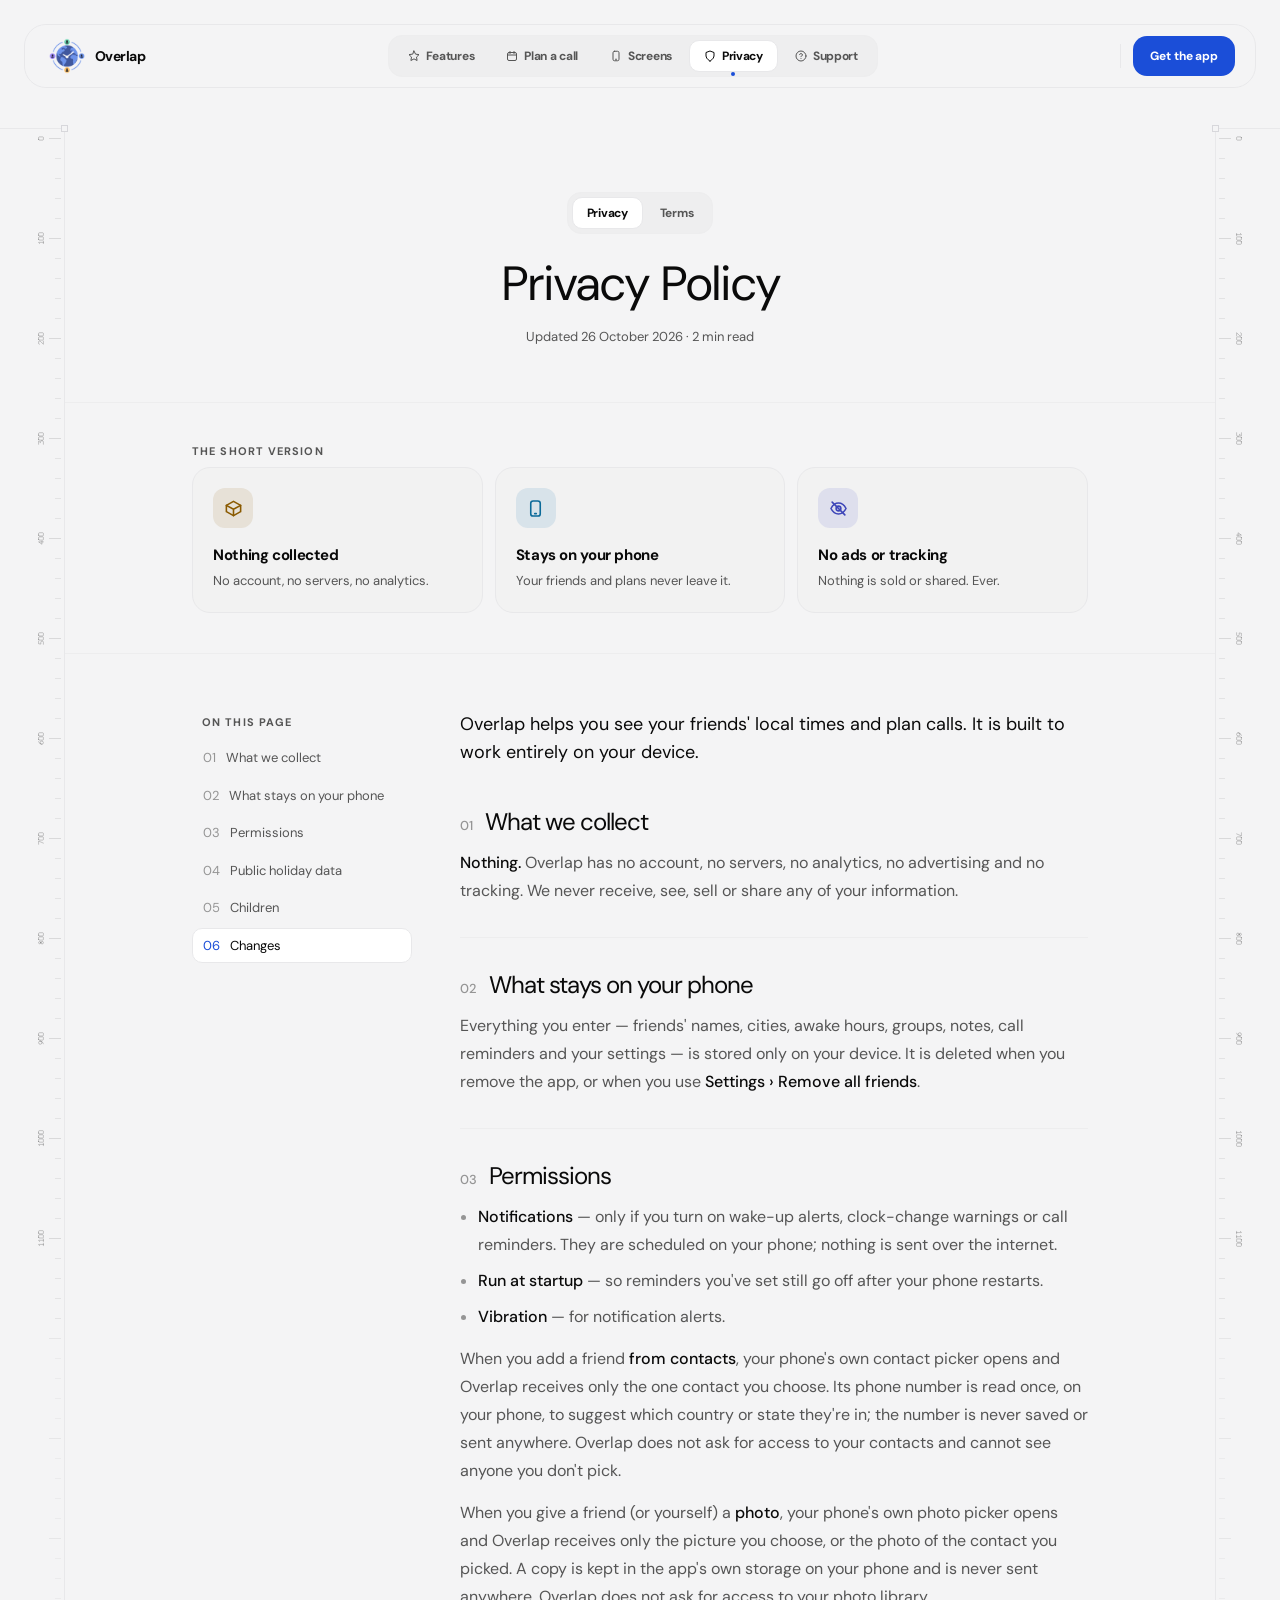
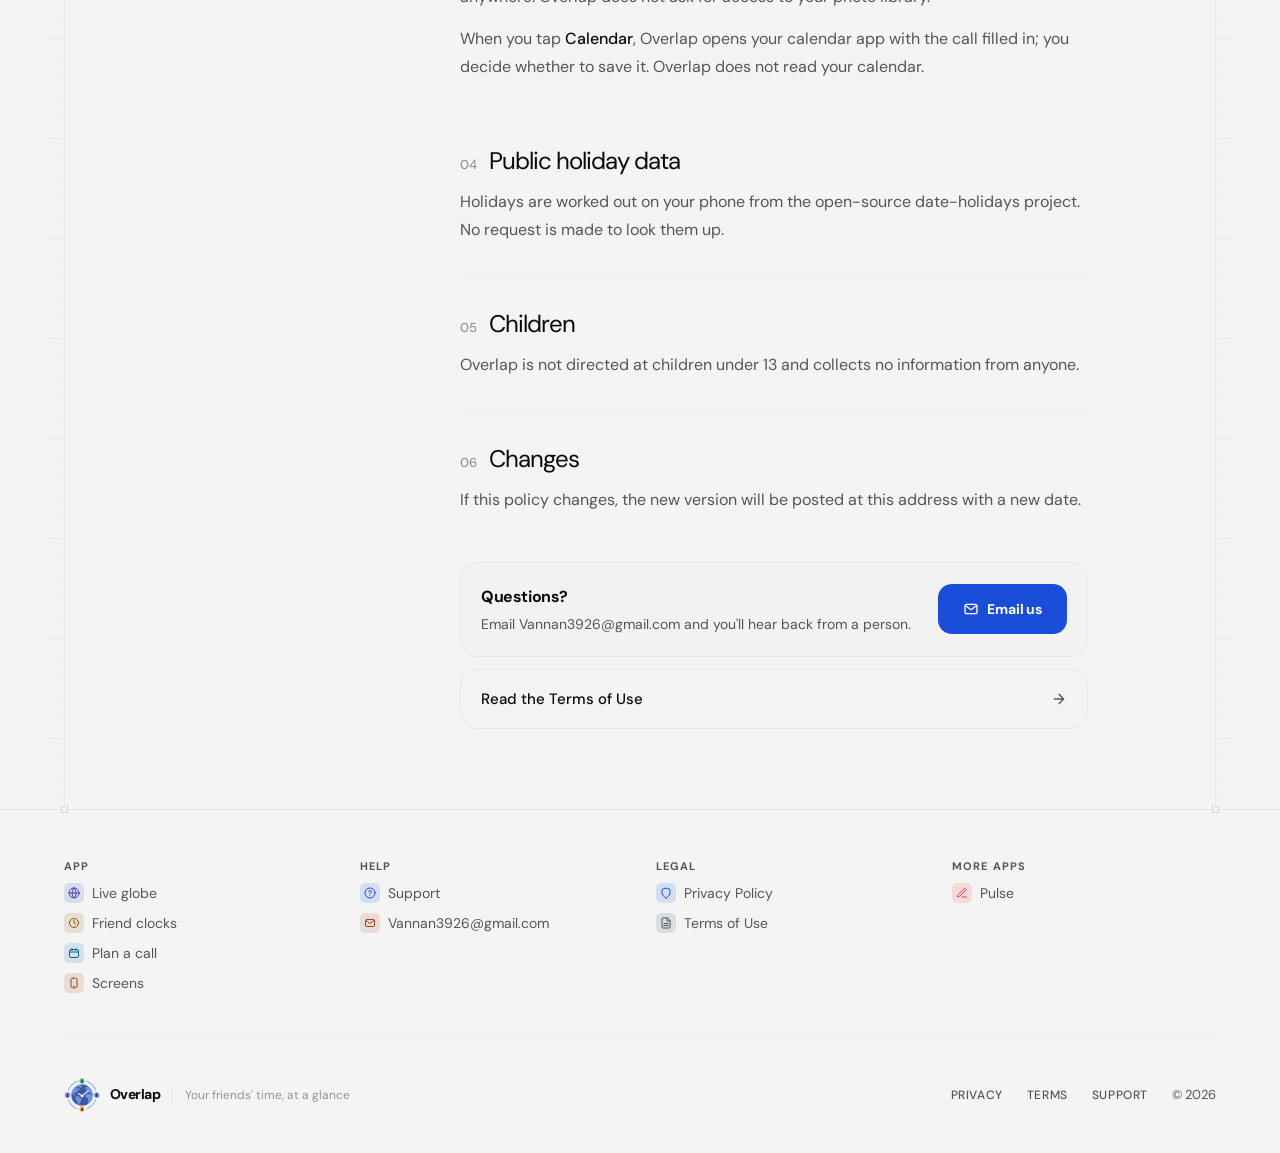
==== commit adf0f0d1: "1.2.0: privacy and terms cover photos; support for the iPhone widget and photos Co-Authored-By: Clau" ====
--- a/privacy/index.html
+++ b/privacy/index.html
@@ -15,7 +15,7 @@
 </header>
 <div class="canvas"><main class="frame">
 <header class="page-head"><div class="switch"><a class="on" href="../privacy/">Privacy</a><a class="" href="../terms/">Terms</a></div><h1>Privacy Policy</h1>
-<p class="meta">Updated 12 October 2026 · 1 min read</p></header>
+<p class="meta">Updated 26 October 2026 · 2 min read</p></header>
 <div class="short"><span class="kicker">The short version</span><div class="tiles"><div class="tile"><span class="icon" style="--tint:var(--ink-morning)"><svg aria-hidden="true"><use href="#i-box"/></svg></span><strong>Nothing collected</strong><span>No account, no servers, no analytics.</span></div><div class="tile"><span class="icon" style="--tint:var(--ink-afternoon)"><svg aria-hidden="true"><use href="#i-phone"/></svg></span><strong>Stays on your phone</strong><span>Your friends and plans never leave it.</span></div><div class="tile"><span class="icon" style="--tint:var(--ink-night)"><svg aria-hidden="true"><use href="#i-eyeoff"/></svg></span><strong>No ads or tracking</strong><span>Nothing is sold or shared. Ever.</span></div></div></div>
 <div class="legal-body"><nav class="toc" aria-label="On this page"><strong>On this page</strong><a href="#what-we-collect"><span>01</span>What we collect</a><a href="#what-stays-on-your-phone"><span>02</span>What stays on your phone</a><a href="#permissions"><span>03</span>Permissions</a><a href="#public-holiday-data"><span>04</span>Public holiday data</a><a href="#children"><span>05</span>Children</a><a href="#changes"><span>06</span>Changes</a></nav>
 <article class="prose"><p>Overlap helps you see your friends' local times and plan calls. It is built to work entirely on your device.</p><section id="what-we-collect"><h2><span>01</span>What we collect</h2><p><strong>Nothing.</strong> Overlap has no account, no servers, no analytics, no advertising and no tracking. We never receive, see, sell or share any of your information.</p></section><section id="what-stays-on-your-phone"><h2><span>02</span>What stays on your phone</h2><p>Everything you enter — friends' names, cities, awake hours, groups, notes, call reminders and your settings — is stored only on your device. It is deleted when you remove the app, or when you use <strong>Settings › Remove all friends</strong>.</p></section><section id="permissions"><h2><span>03</span>Permissions</h2><ul>
@@ -24,6 +24,7 @@
 <li><strong>Vibration</strong> — for notification alerts.</li>
 </ul>
 <p>When you add a friend <strong>from contacts</strong>, your phone's own contact picker opens and Overlap receives only the one contact you choose. Its phone number is read once, on your phone, to suggest which country or state they're in; the number is never saved or sent anywhere. Overlap does not ask for access to your contacts and cannot see anyone you don't pick.</p>
+<p>When you give a friend (or yourself) a <strong>photo</strong>, your phone's own photo picker opens and Overlap receives only the picture you choose, or the photo of the contact you picked. A copy is kept in the app's own storage on your phone and is never sent anywhere. Overlap does not ask for access to your photo library.</p>
 <p>When you tap <strong>Calendar</strong>, Overlap opens your calendar app with the call filled in; you decide whether to save it. Overlap does not read your calendar.</p></section><section id="public-holiday-data"><h2><span>04</span>Public holiday data</h2><p>Holidays are worked out on your phone from the open-source date-holidays project. No request is made to look them up.</p></section><section id="children"><h2><span>05</span>Children</h2><p>Overlap is not directed at children under 13 and collects no information from anyone.</p></section><section id="changes"><h2><span>06</span>Changes</h2><p>If this policy changes, the new version will be posted at this address with a new date.</p></section>
 <div class="mail"><div><strong>Questions?</strong><span>Email Vannan3926@gmail.com and you'll hear back from a person.</span></div><a class="btn primary" href="mailto:Vannan3926@gmail.com?subject=Overlap%20privacy"><svg aria-hidden="true"><use href="#i-mail"/></svg>Email us</a></div>
 <a class="next" href="../terms/">Read the Terms of Use<svg aria-hidden="true"><use href="#i-arrow"/></svg></a></article></div>
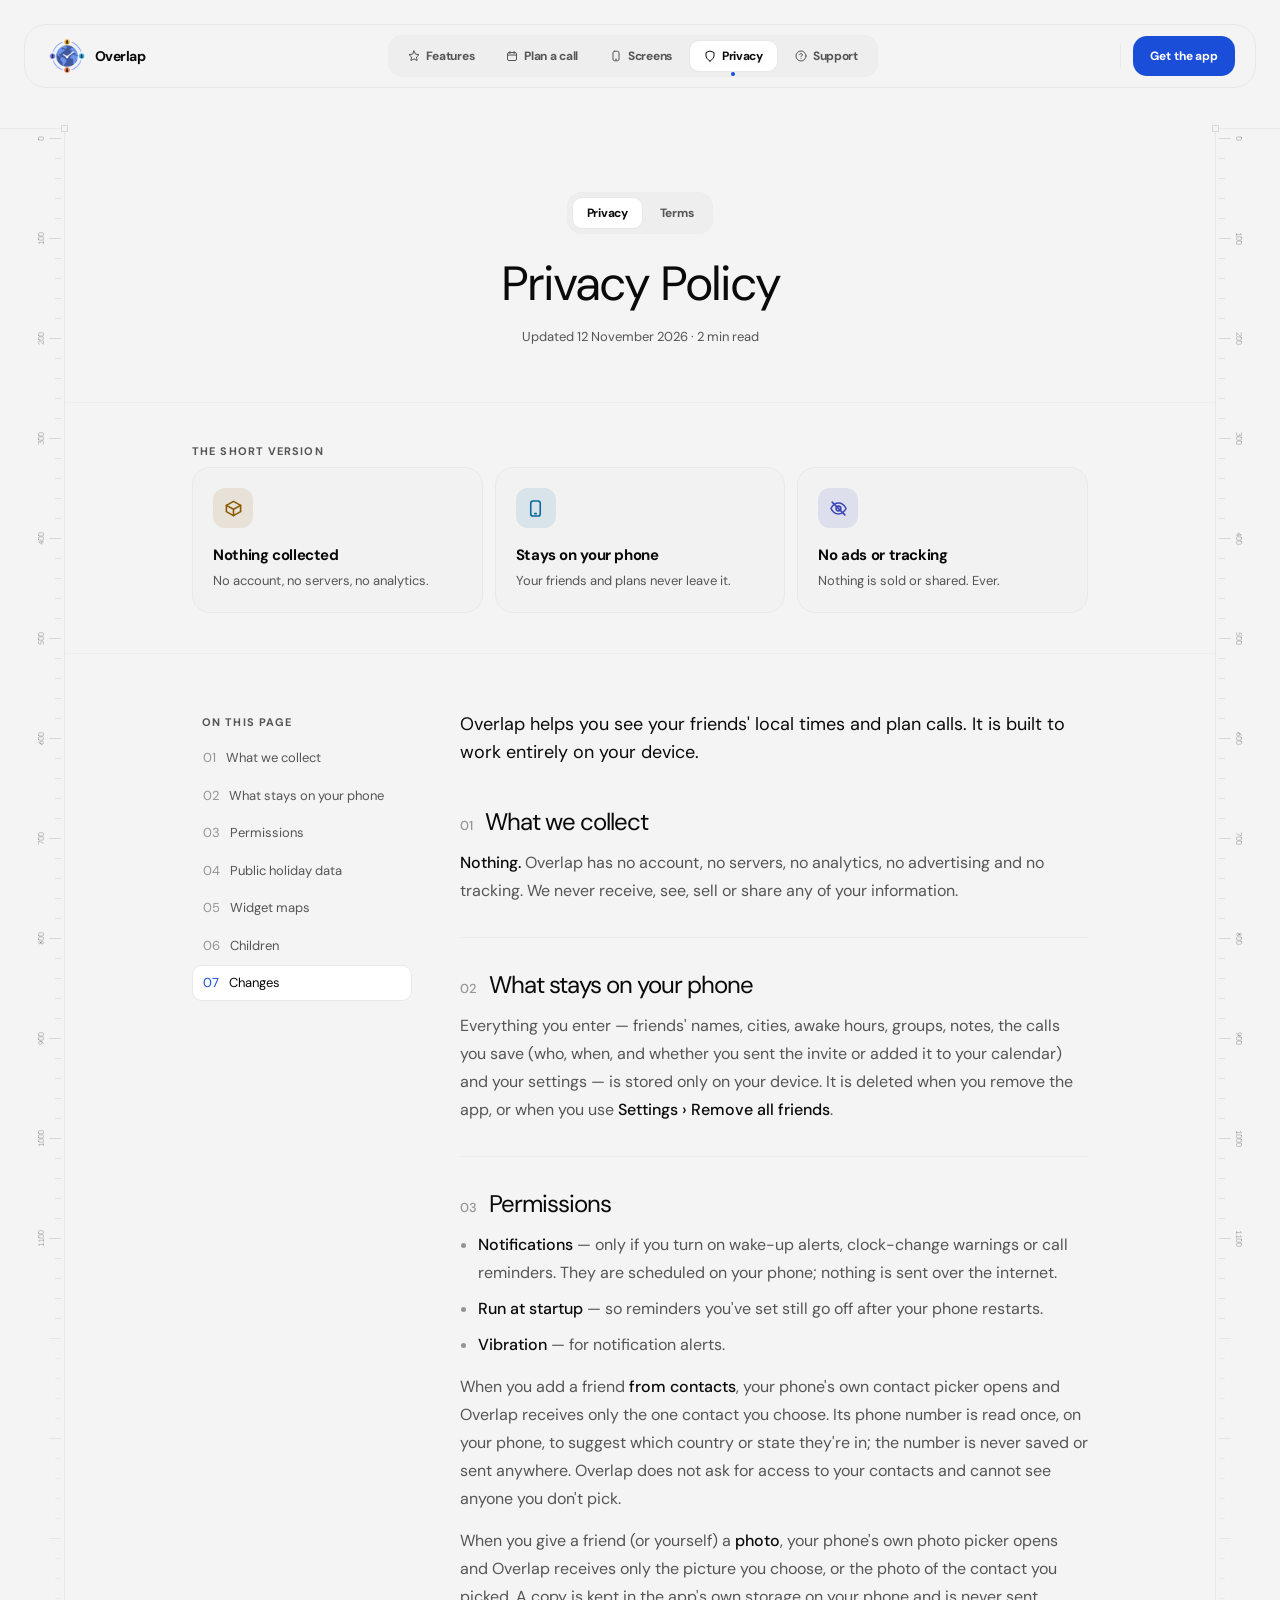
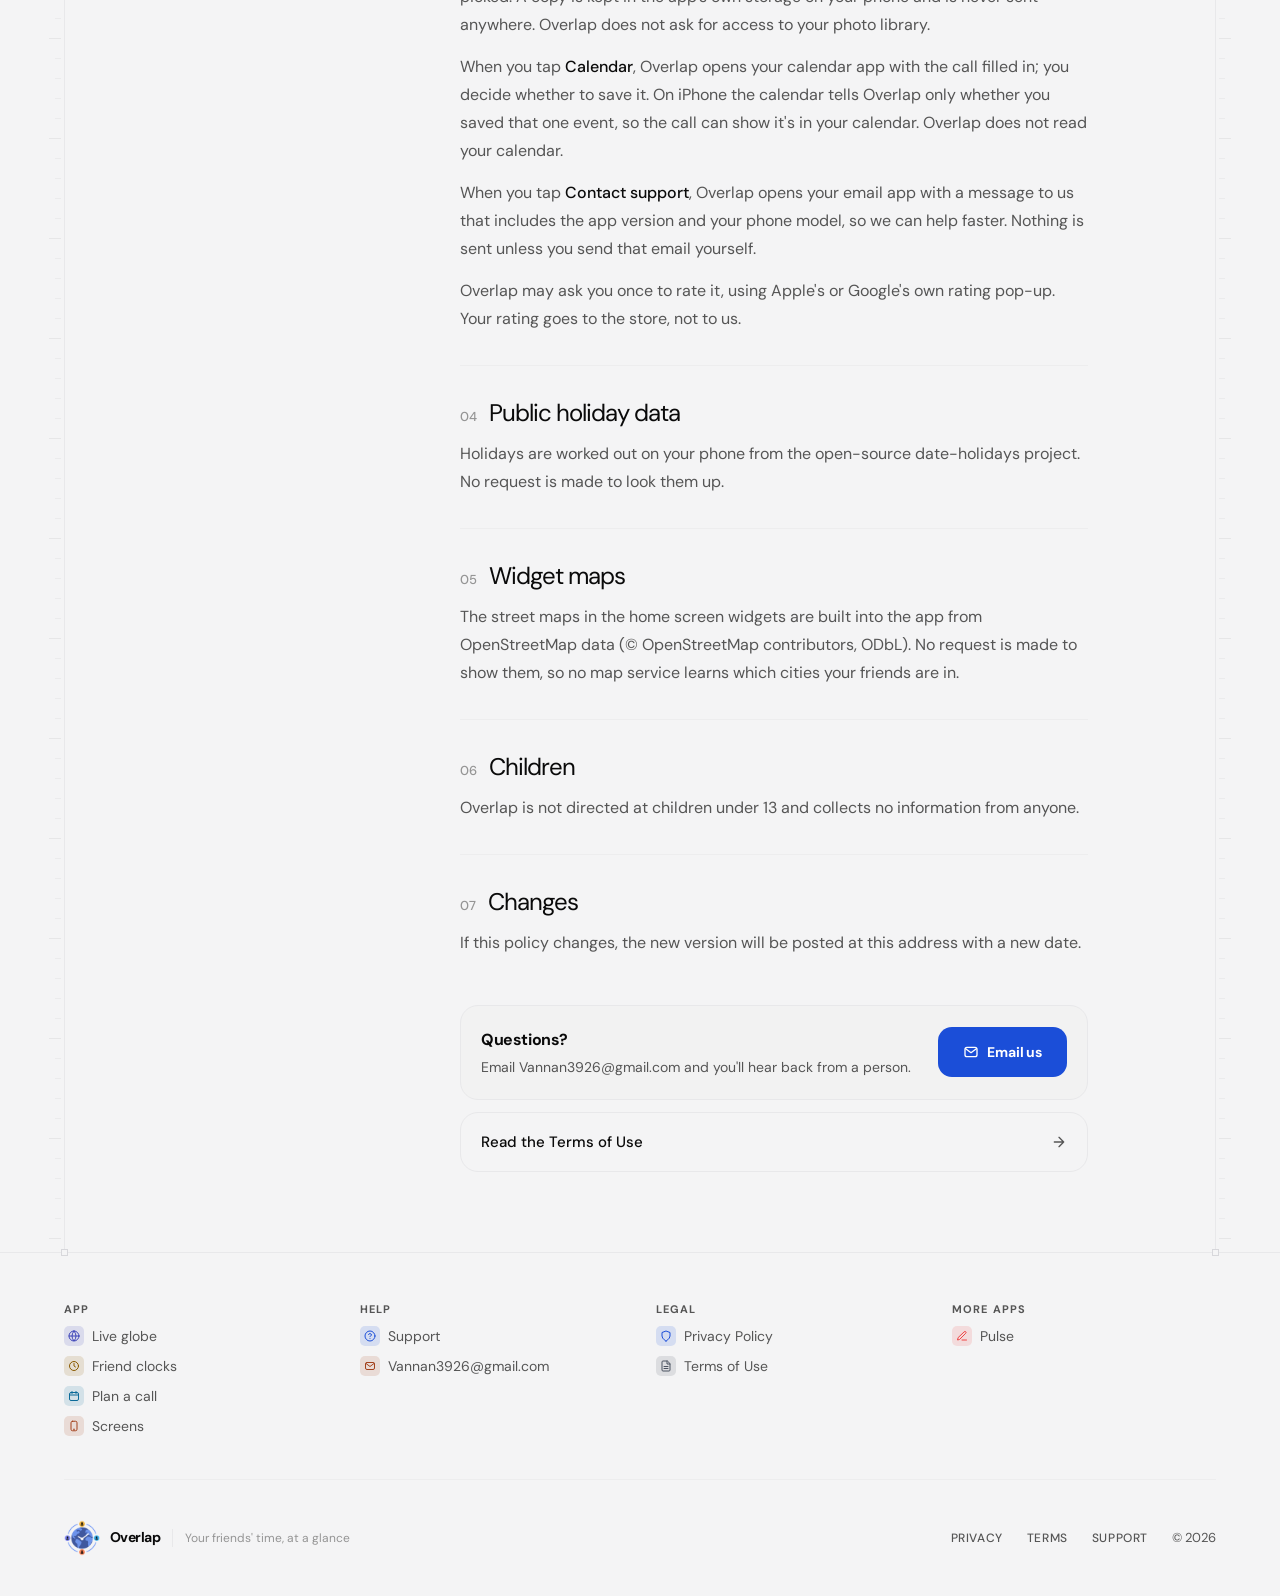
==== commit fb53275b: "Privacy policy for 1.4.0: saved calls, support email, rating prompt; new icon" ====
--- a/privacy/index.html
+++ b/privacy/index.html
@@ -15,17 +15,19 @@
 </header>
 <div class="canvas"><main class="frame">
 <header class="page-head"><div class="switch"><a class="on" href="../privacy/">Privacy</a><a class="" href="../terms/">Terms</a></div><h1>Privacy Policy</h1>
-<p class="meta">Updated 26 October 2026 · 2 min read</p></header>
+<p class="meta">Updated 12 November 2026 · 2 min read</p></header>
 <div class="short"><span class="kicker">The short version</span><div class="tiles"><div class="tile"><span class="icon" style="--tint:var(--ink-morning)"><svg aria-hidden="true"><use href="#i-box"/></svg></span><strong>Nothing collected</strong><span>No account, no servers, no analytics.</span></div><div class="tile"><span class="icon" style="--tint:var(--ink-afternoon)"><svg aria-hidden="true"><use href="#i-phone"/></svg></span><strong>Stays on your phone</strong><span>Your friends and plans never leave it.</span></div><div class="tile"><span class="icon" style="--tint:var(--ink-night)"><svg aria-hidden="true"><use href="#i-eyeoff"/></svg></span><strong>No ads or tracking</strong><span>Nothing is sold or shared. Ever.</span></div></div></div>
-<div class="legal-body"><nav class="toc" aria-label="On this page"><strong>On this page</strong><a href="#what-we-collect"><span>01</span>What we collect</a><a href="#what-stays-on-your-phone"><span>02</span>What stays on your phone</a><a href="#permissions"><span>03</span>Permissions</a><a href="#public-holiday-data"><span>04</span>Public holiday data</a><a href="#children"><span>05</span>Children</a><a href="#changes"><span>06</span>Changes</a></nav>
-<article class="prose"><p>Overlap helps you see your friends' local times and plan calls. It is built to work entirely on your device.</p><section id="what-we-collect"><h2><span>01</span>What we collect</h2><p><strong>Nothing.</strong> Overlap has no account, no servers, no analytics, no advertising and no tracking. We never receive, see, sell or share any of your information.</p></section><section id="what-stays-on-your-phone"><h2><span>02</span>What stays on your phone</h2><p>Everything you enter — friends' names, cities, awake hours, groups, notes, call reminders and your settings — is stored only on your device. It is deleted when you remove the app, or when you use <strong>Settings › Remove all friends</strong>.</p></section><section id="permissions"><h2><span>03</span>Permissions</h2><ul>
+<div class="legal-body"><nav class="toc" aria-label="On this page"><strong>On this page</strong><a href="#what-we-collect"><span>01</span>What we collect</a><a href="#what-stays-on-your-phone"><span>02</span>What stays on your phone</a><a href="#permissions"><span>03</span>Permissions</a><a href="#public-holiday-data"><span>04</span>Public holiday data</a><a href="#widget-maps"><span>05</span>Widget maps</a><a href="#children"><span>06</span>Children</a><a href="#changes"><span>07</span>Changes</a></nav>
+<article class="prose"><p>Overlap helps you see your friends' local times and plan calls. It is built to work entirely on your device.</p><section id="what-we-collect"><h2><span>01</span>What we collect</h2><p><strong>Nothing.</strong> Overlap has no account, no servers, no analytics, no advertising and no tracking. We never receive, see, sell or share any of your information.</p></section><section id="what-stays-on-your-phone"><h2><span>02</span>What stays on your phone</h2><p>Everything you enter — friends' names, cities, awake hours, groups, notes, the calls you save (who, when, and whether you sent the invite or added it to your calendar) and your settings — is stored only on your device. It is deleted when you remove the app, or when you use <strong>Settings › Remove all friends</strong>.</p></section><section id="permissions"><h2><span>03</span>Permissions</h2><ul>
 <li><strong>Notifications</strong> — only if you turn on wake-up alerts, clock-change warnings or call reminders. They are scheduled on your phone; nothing is sent over the internet.</li>
 <li><strong>Run at startup</strong> — so reminders you've set still go off after your phone restarts.</li>
 <li><strong>Vibration</strong> — for notification alerts.</li>
 </ul>
 <p>When you add a friend <strong>from contacts</strong>, your phone's own contact picker opens and Overlap receives only the one contact you choose. Its phone number is read once, on your phone, to suggest which country or state they're in; the number is never saved or sent anywhere. Overlap does not ask for access to your contacts and cannot see anyone you don't pick.</p>
 <p>When you give a friend (or yourself) a <strong>photo</strong>, your phone's own photo picker opens and Overlap receives only the picture you choose, or the photo of the contact you picked. A copy is kept in the app's own storage on your phone and is never sent anywhere. Overlap does not ask for access to your photo library.</p>
-<p>When you tap <strong>Calendar</strong>, Overlap opens your calendar app with the call filled in; you decide whether to save it. Overlap does not read your calendar.</p></section><section id="public-holiday-data"><h2><span>04</span>Public holiday data</h2><p>Holidays are worked out on your phone from the open-source date-holidays project. No request is made to look them up.</p></section><section id="children"><h2><span>05</span>Children</h2><p>Overlap is not directed at children under 13 and collects no information from anyone.</p></section><section id="changes"><h2><span>06</span>Changes</h2><p>If this policy changes, the new version will be posted at this address with a new date.</p></section>
+<p>When you tap <strong>Calendar</strong>, Overlap opens your calendar app with the call filled in; you decide whether to save it. On iPhone the calendar tells Overlap only whether you saved that one event, so the call can show it's in your calendar. Overlap does not read your calendar.</p>
+<p>When you tap <strong>Contact support</strong>, Overlap opens your email app with a message to us that includes the app version and your phone model, so we can help faster. Nothing is sent unless you send that email yourself.</p>
+<p>Overlap may ask you once to rate it, using Apple's or Google's own rating pop-up. Your rating goes to the store, not to us.</p></section><section id="public-holiday-data"><h2><span>04</span>Public holiday data</h2><p>Holidays are worked out on your phone from the open-source date-holidays project. No request is made to look them up.</p></section><section id="widget-maps"><h2><span>05</span>Widget maps</h2><p>The street maps in the home screen widgets are built into the app from OpenStreetMap data (© OpenStreetMap contributors, ODbL). No request is made to show them, so no map service learns which cities your friends are in.</p></section><section id="children"><h2><span>06</span>Children</h2><p>Overlap is not directed at children under 13 and collects no information from anyone.</p></section><section id="changes"><h2><span>07</span>Changes</h2><p>If this policy changes, the new version will be posted at this address with a new date.</p></section>
 <div class="mail"><div><strong>Questions?</strong><span>Email Vannan3926@gmail.com and you'll hear back from a person.</span></div><a class="btn primary" href="mailto:Vannan3926@gmail.com?subject=Overlap%20privacy"><svg aria-hidden="true"><use href="#i-mail"/></svg>Email us</a></div>
 <a class="next" href="../terms/">Read the Terms of Use<svg aria-hidden="true"><use href="#i-arrow"/></svg></a></article></div>
 </main></div>
